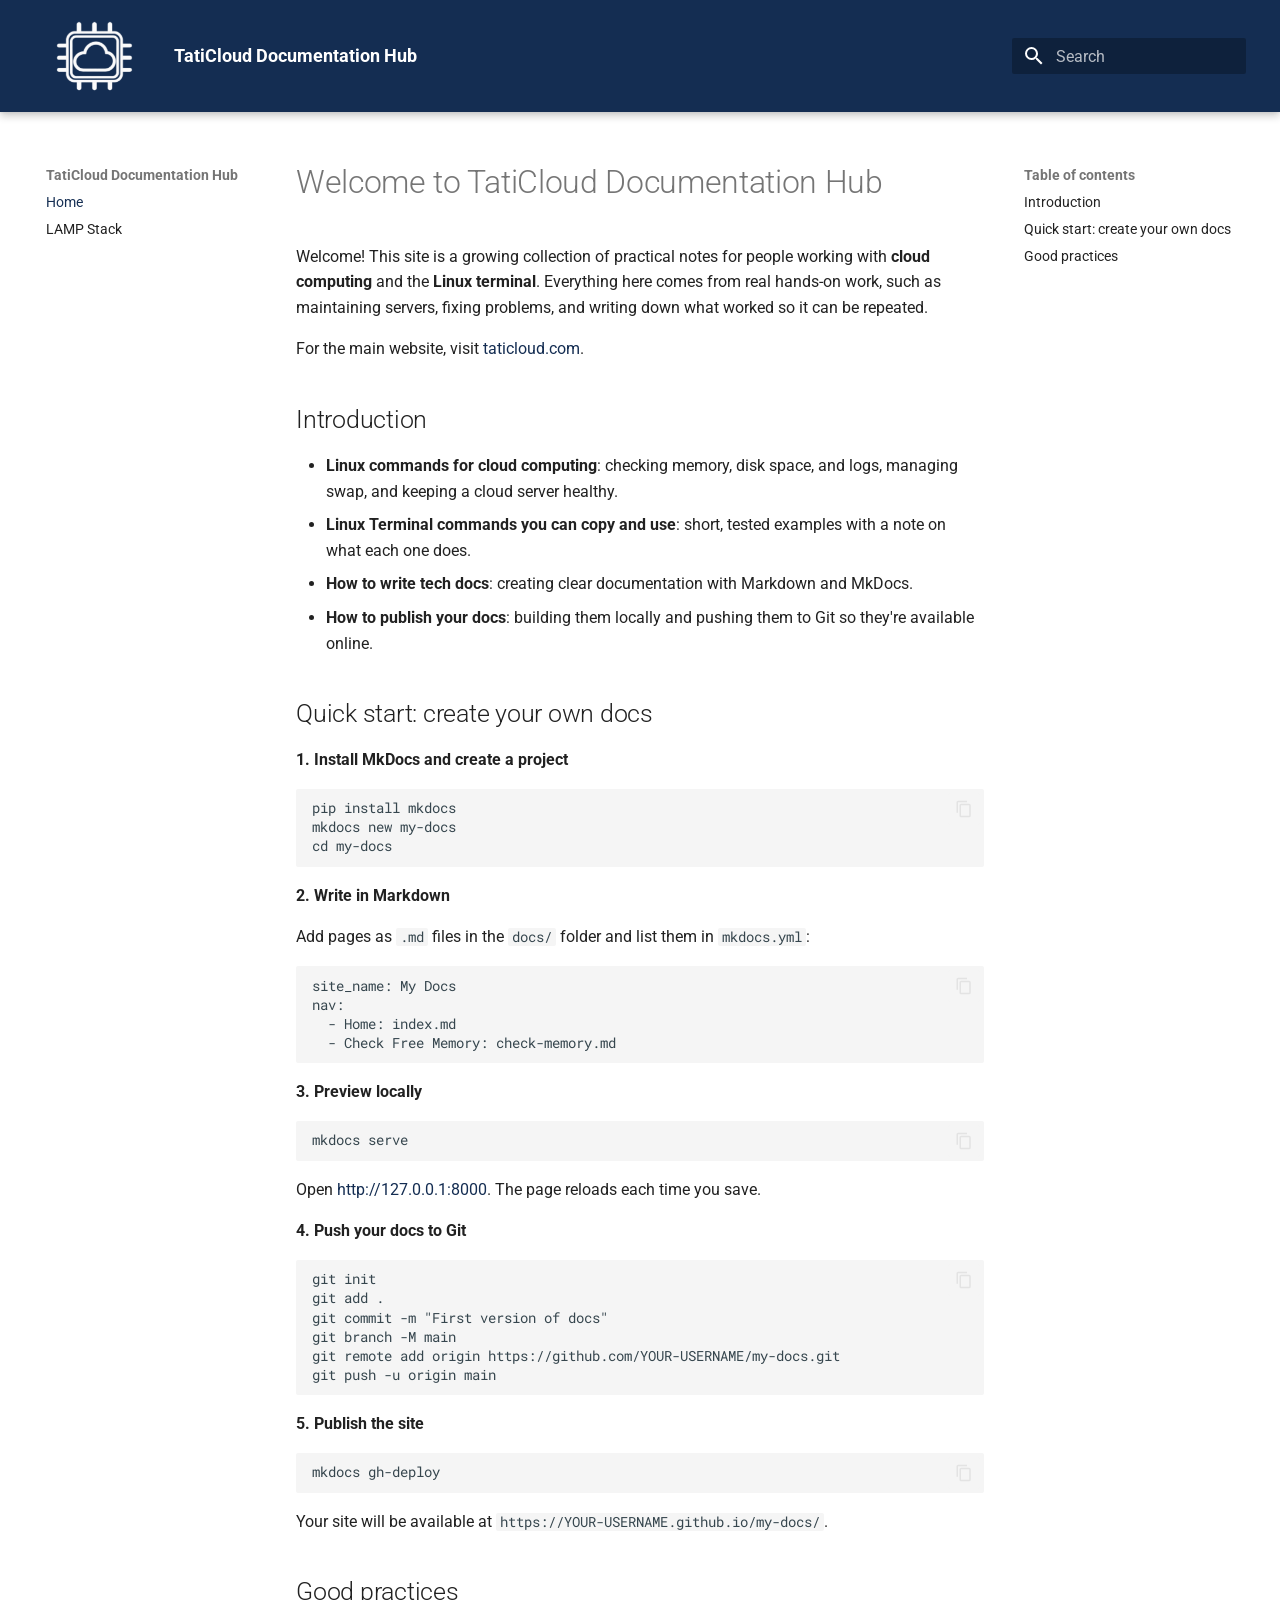
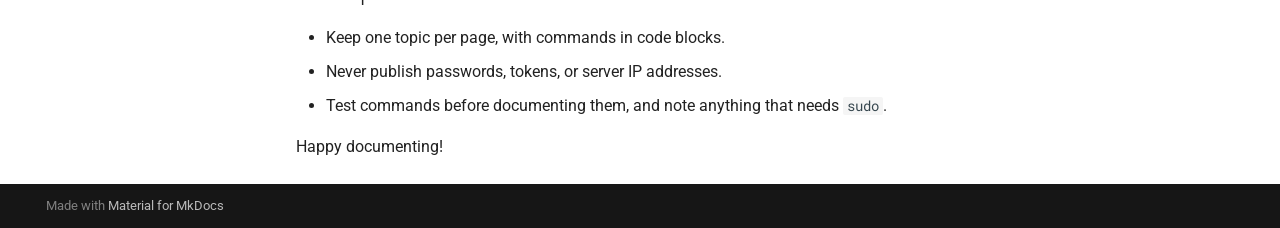
==== index.html @ 0543ebf4 "Deployed 7988e12 with MkDocs version: 1.6.1" ====
<!doctype html>
<html lang="en" class="no-js">
  <head>
    
      <meta charset="utf-8">
      <meta name="viewport" content="width=device-width,initial-scale=1">
      
      
      
        <link rel="canonical" href="https://TatiCloud.github.io/linux-memory-commands/">
      
      
      
        <link rel="next" href="lamp-stack/">
      
      
        
      
      
      <link rel="icon" href="assets/fav-logo.png">
      <meta name="generator" content="mkdocs-1.6.1, mkdocs-material-9.8.1">
    
    
      
        <title>TatiCloud Documentation Hub</title>
      
    
    
      <link rel="stylesheet" href="assets/stylesheets/main.57a0d79d.min.css">
      
        
        <link rel="stylesheet" href="assets/stylesheets/palette.fb2fffe2.min.css">
      
      


    
    
      
    
    
      
        
        
        <link rel="preconnect" href="https://fonts.gstatic.com" crossorigin>
        <link rel="stylesheet" href="https://fonts.googleapis.com/css?family=Roboto:300,300i,400,400i,700,700i%7CRoboto+Mono:400,400i,700,700i&display=fallback">
        <style>:root{--md-text-font:"Roboto";--md-code-font:"Roboto Mono"}</style>
      
    
    
      <link rel="stylesheet" href="stylesheets/extra.css">
    
    <script>__md_scope=new URL(".",location),__md_hash=e=>[...e].reduce(((e,_)=>(e<<5)-e+_.charCodeAt(0)),0),__md_get=(e,_=localStorage,t=__md_scope)=>JSON.parse(_.getItem(t.pathname+"."+e)),__md_set=(e,_,t=localStorage,a=__md_scope)=>{try{t.setItem(a.pathname+"."+e,JSON.stringify(_))}catch(e){}}</script>
    
      

    
    
  </head>
  
  
    
    
    
    
    
    <body dir="ltr" data-md-color-scheme="default" data-md-color-primary="custom" data-md-color-accent="custom">
  
    
    <input class="md-toggle" data-md-toggle="drawer" type="checkbox" id="__drawer" autocomplete="off">
    <input class="md-toggle" data-md-toggle="search" type="checkbox" id="__search" autocomplete="off">
    <label class="md-overlay" for="__drawer"></label>
    <div data-md-component="skip">
      
        
        <a href="#welcome-to-taticloud-documentation-hub" class="md-skip">
          Skip to content
        </a>
      
    </div>
    <div data-md-component="announce">
      
    </div>
    
    
      

  

<header class="md-header md-header--shadow" data-md-component="header">
  <nav class="md-header__inner md-grid" aria-label="Header">
    <a href="." title="TatiCloud Documentation Hub" class="md-header__button md-logo" aria-label="TatiCloud Documentation Hub" data-md-component="logo">
      
  <img src="assets/logo.png" alt="logo">

    </a>
    <label class="md-header__button md-icon" for="__drawer">
      
      <svg xmlns="http://www.w3.org/2000/svg" viewBox="0 0 24 24"><path d="M3 6h18v2H3zm0 5h18v2H3zm0 5h18v2H3z"/></svg>
    </label>
    <div class="md-header__title" data-md-component="header-title">
      <div class="md-header__ellipsis">
        <div class="md-header__topic">
          <span class="md-ellipsis">
            TatiCloud Documentation Hub
          </span>
        </div>
        <div class="md-header__topic" data-md-component="header-topic">
          <span class="md-ellipsis">
            
              Home
            
          </span>
        </div>
      </div>
    </div>
    
      
    
    
    
    
      
      
        <label class="md-header__button md-icon" for="__search">
          
          <svg xmlns="http://www.w3.org/2000/svg" viewBox="0 0 24 24"><path d="M9.5 3A6.5 6.5 0 0 1 16 9.5c0 1.61-.59 3.09-1.56 4.23l.27.27h.79l5 5-1.5 1.5-5-5v-.79l-.27-.27A6.52 6.52 0 0 1 9.5 16 6.5 6.5 0 0 1 3 9.5 6.5 6.5 0 0 1 9.5 3m0 2C7 5 5 7 5 9.5S7 14 9.5 14 14 12 14 9.5 12 5 9.5 5"/></svg>
        </label>
        <div class="md-search" data-md-component="search" role="dialog">
  <label class="md-search__overlay" for="__search"></label>
  <div class="md-search__inner" role="search">
    <form class="md-search__form" name="search">
      <input type="text" class="md-search__input" name="query" aria-label="Search" placeholder="Search" autocapitalize="off" autocorrect="off" autocomplete="off" spellcheck="false" data-md-component="search-query" required>
      <label class="md-search__icon md-icon" for="__search">
        
        <svg xmlns="http://www.w3.org/2000/svg" viewBox="0 0 24 24"><path d="M9.5 3A6.5 6.5 0 0 1 16 9.5c0 1.61-.59 3.09-1.56 4.23l.27.27h.79l5 5-1.5 1.5-5-5v-.79l-.27-.27A6.52 6.52 0 0 1 9.5 16 6.5 6.5 0 0 1 3 9.5 6.5 6.5 0 0 1 9.5 3m0 2C7 5 5 7 5 9.5S7 14 9.5 14 14 12 14 9.5 12 5 9.5 5"/></svg>
        
        <svg xmlns="http://www.w3.org/2000/svg" viewBox="0 0 24 24"><path d="M20 11v2H8l5.5 5.5-1.42 1.42L4.16 12l7.92-7.92L13.5 5.5 8 11z"/></svg>
      </label>
      <nav class="md-search__options" aria-label="Search">
        
        <button type="reset" class="md-search__icon md-icon" title="Clear" aria-label="Clear" tabindex="-1">
          
          <svg xmlns="http://www.w3.org/2000/svg" viewBox="0 0 24 24"><path d="M19 6.41 17.59 5 12 10.59 6.41 5 5 6.41 10.59 12 5 17.59 6.41 19 12 13.41 17.59 19 19 17.59 13.41 12z"/></svg>
        </button>
      </nav>
      
    </form>
    <div class="md-search__output">
      <div class="md-search__scrollwrap" tabindex="0" data-md-scrollfix>
        <div class="md-search-result" data-md-component="search-result">
          <div class="md-search-result__meta">
            Initializing search
          </div>
          <ol class="md-search-result__list" role="presentation"></ol>
        </div>
      </div>
    </div>
  </div>
</div>
      
    
    
  </nav>
  
</header>
    
    <div class="md-container" data-md-component="container">
      
      
        
          
        
      
      <main class="md-main" data-md-component="main">
        <div class="md-main__inner md-grid">
          
            
              
              <div class="md-sidebar md-sidebar--primary" data-md-component="sidebar" data-md-type="navigation" >
                <div class="md-sidebar__scrollwrap">
                  <div class="md-sidebar__inner">
                    



<nav class="md-nav md-nav--primary" aria-label="Navigation" data-md-level="0">
  <label class="md-nav__title" for="__drawer">
    <a href="." title="TatiCloud Documentation Hub" class="md-nav__button md-logo" aria-label="TatiCloud Documentation Hub" data-md-component="logo">
      
  <img src="assets/logo.png" alt="logo">

    </a>
    TatiCloud Documentation Hub
  </label>
  
  <ul class="md-nav__list" data-md-scrollfix>
    
      
      
  
  
    
  
  
  
    <li class="md-nav__item md-nav__item--active">
      
      <input class="md-nav__toggle md-toggle" type="checkbox" id="__toc">
      
      
        
      
      
        <label class="md-nav__link md-nav__link--active" for="__toc">
          
  
  
  <span class="md-ellipsis">
    
  
    Home
  

    
  </span>
  
  

          <span class="md-nav__icon md-icon"></span>
        </label>
      
      <a href="." class="md-nav__link md-nav__link--active">
        
  
  
  <span class="md-ellipsis">
    
  
    Home
  

    
  </span>
  
  

      </a>
      
        

<nav class="md-nav md-nav--secondary" aria-label="Table of contents">
  
  
  
    
  
  
    <label class="md-nav__title" for="__toc">
      <span class="md-nav__icon md-icon"></span>
      Table of contents
    </label>
    <ul class="md-nav__list" data-md-component="toc" data-md-scrollfix>
      
        <li class="md-nav__item">
  <a href="#introduction" class="md-nav__link">
    <span class="md-ellipsis">
      
        Introduction
      
    </span>
  </a>
  
</li>
      
        <li class="md-nav__item">
  <a href="#quick-start-create-your-own-docs" class="md-nav__link">
    <span class="md-ellipsis">
      
        Quick start: create your own docs
      
    </span>
  </a>
  
</li>
      
        <li class="md-nav__item">
  <a href="#good-practices" class="md-nav__link">
    <span class="md-ellipsis">
      
        Good practices
      
    </span>
  </a>
  
</li>
      
    </ul>
  
</nav>
      
    </li>
  

    
      
      
  
  
  
  
    <li class="md-nav__item">
      <a href="lamp-stack/" class="md-nav__link">
        
  
  
  <span class="md-ellipsis">
    
  
    LAMP Stack
  

    
  </span>
  
  

      </a>
    </li>
  

    
  </ul>
</nav>
                  </div>
                </div>
              </div>
            
            
              
              <div class="md-sidebar md-sidebar--secondary" data-md-component="sidebar" data-md-type="toc" >
                <div class="md-sidebar__scrollwrap">
                  <div class="md-sidebar__inner">
                    

<nav class="md-nav md-nav--secondary" aria-label="Table of contents">
  
  
  
    
  
  
    <label class="md-nav__title" for="__toc">
      <span class="md-nav__icon md-icon"></span>
      Table of contents
    </label>
    <ul class="md-nav__list" data-md-component="toc" data-md-scrollfix>
      
        <li class="md-nav__item">
  <a href="#introduction" class="md-nav__link">
    <span class="md-ellipsis">
      
        Introduction
      
    </span>
  </a>
  
</li>
      
        <li class="md-nav__item">
  <a href="#quick-start-create-your-own-docs" class="md-nav__link">
    <span class="md-ellipsis">
      
        Quick start: create your own docs
      
    </span>
  </a>
  
</li>
      
        <li class="md-nav__item">
  <a href="#good-practices" class="md-nav__link">
    <span class="md-ellipsis">
      
        Good practices
      
    </span>
  </a>
  
</li>
      
    </ul>
  
</nav>
                  </div>
                </div>
              </div>
            
          
          
            <div class="md-content" data-md-component="content">
              
              <article class="md-content__inner md-typeset">
                
                  



<h1 id="welcome-to-taticloud-documentation-hub">Welcome to TatiCloud Documentation Hub</h1>
<p>Welcome! This site is a growing collection of practical notes for people working with <strong>cloud computing</strong> and the <strong>Linux terminal</strong>. Everything here comes from real hands-on work, such as maintaining servers, fixing problems, and writing down what worked so it can be repeated.</p>
<p>For the main website, visit <a href="https://www.taticloud.com">taticloud.com</a>.</p>
<h2 id="introduction">Introduction</h2>
<ul>
<li><strong>Linux commands for cloud computing</strong>: checking memory, disk space, and logs, managing swap, and keeping a cloud server healthy.</li>
<li><strong>Linux Terminal commands you can copy and use</strong>: short, tested examples with a note on what each one does.</li>
<li><strong>How to write tech docs</strong>: creating clear documentation with Markdown and MkDocs.</li>
<li><strong>How to publish your docs</strong>: building them locally and pushing them to Git so they're available online.</li>
</ul>
<h2 id="quick-start-create-your-own-docs">Quick start: create your own docs</h2>
<p><strong>1. Install MkDocs and create a project</strong></p>
<pre><code class="language-bash">pip install mkdocs
mkdocs new my-docs
cd my-docs
</code></pre>
<p><strong>2. Write in Markdown</strong></p>
<p>Add pages as <code>.md</code> files in the <code>docs/</code> folder and list them in <code>mkdocs.yml</code>:</p>
<pre><code class="language-yaml">site_name: My Docs
nav:
  - Home: index.md
  - Check Free Memory: check-memory.md
</code></pre>
<p><strong>3. Preview locally</strong></p>
<pre><code class="language-bash">mkdocs serve
</code></pre>
<p>Open <a href="http://127.0.0.1:8000">http://127.0.0.1:8000</a>. The page reloads each time you save.</p>
<p><strong>4. Push your docs to Git</strong></p>
<pre><code class="language-bash">git init
git add .
git commit -m &quot;First version of docs&quot;
git branch -M main
git remote add origin https://github.com/YOUR-USERNAME/my-docs.git
git push -u origin main
</code></pre>
<p><strong>5. Publish the site</strong></p>
<pre><code class="language-bash">mkdocs gh-deploy
</code></pre>
<p>Your site will be available at <code>https://YOUR-USERNAME.github.io/my-docs/</code>.</p>
<h2 id="good-practices">Good practices</h2>
<ul>
<li>Keep one topic per page, with commands in code blocks.</li>
<li>Never publish passwords, tokens, or server IP addresses.</li>
<li>Test commands before documenting them, and note anything that needs <code>sudo</code>.</li>
</ul>
<p>Happy documenting!</p>












                
              </article>
            </div>
          
          
<script>var target=document.getElementById(location.hash.slice(1));target&&target.name&&(target.checked=target.name.startsWith("__tabbed_"))</script>
        </div>
        
      </main>
      
        <footer class="md-footer">
  
  <div class="md-footer-meta md-typeset">
    <div class="md-footer-meta__inner md-grid">
      <div class="md-copyright">
  
  
    Made with
    <a href="https://squidfunk.github.io/mkdocs-material/" target="_blank" rel="noopener">
      Material for MkDocs
    </a>
  
</div>
      
    </div>
  </div>
</footer>
      
    </div>
    <div class="md-dialog" data-md-component="dialog">
      <div class="md-dialog__inner md-typeset"></div>
    </div>
    
    
    
      
      
      <script id="__config" type="application/json">{"annotate": null, "base": ".", "features": ["content.code.copy"], "search": "assets/javascripts/workers/search.a7633da7.min.js", "tags": null, "translations": {"clipboard.copied": "Copied to clipboard", "clipboard.copy": "Copy to clipboard", "search.result.more.one": "1 more on this page", "search.result.more.other": "# more on this page", "search.result.none": "No matching documents", "search.result.one": "1 matching document", "search.result.other": "# matching documents", "search.result.placeholder": "Type to start searching", "search.result.term.missing": "Missing", "select.version": "Select version"}, "version": null}</script>
    
    
      <script src="assets/javascripts/bundle.a5f9d56c.min.js"></script>
      
    
  </body>
</html>
---- assets/stylesheets/main.57a0d79d.min.css ----
@charset "UTF-8";html{box-sizing:border-box;-webkit-text-size-adjust:none;-moz-text-size-adjust:none;text-size-adjust:none}*,:after,:before{box-sizing:inherit}@media(prefers-reduced-motion){*,:after,:before{transition:none!important}}body{margin:0;-webkit-font-smoothing:antialiased;-moz-osx-font-smoothing:grayscale;--md-text-font-family:var(--md-text-font, _),
    -apple-system, BlinkMacSystemFont, Helvetica, Arial, sans-serif;--md-code-font-family:var(--md-code-font, _),
    SFMono-Regular, Consolas, Menlo, monospace}.md-typeset code:not(.focus-visible),a,button,input,label{-webkit-tap-highlight-color:transparent}a{color:inherit;text-decoration:none}hr{box-sizing:initial;display:block;height:.05rem;padding:0;overflow:visible;border:0}small{font-size:80%}sub,sup{line-height:1em}img{border-style:none}table{border-spacing:0;border-collapse:initial}td,th{font-weight:400;vertical-align:top}button{padding:0;margin:0;font-family:inherit;font-size:inherit;background:#0000;border:0}input{border:0;outline:none}:root{--md-primary-fg-color:#4051b5;--md-primary-fg-color--light:#5d6cc0;--md-primary-fg-color--dark:#303fa1;--md-primary-bg-color:#fff;--md-primary-bg-color--light:#ffffffb3;--md-accent-fg-color:#526cfe;--md-accent-fg-color--transparent:#526cfe1a;--md-accent-bg-color:#fff;--md-accent-bg-color--light:#ffffffb3;--md-typeset-table-sort-icon:url("data:image/svg+xml;charset=utf-8,<svg xmlns='http://www.w3.org/2000/svg' viewBox='0 0 24 24'><path d='m18 21-4-4h3V7h-3l4-4 4 4h-3v10h3M2 19v-2h10v2M2 13v-2h7v2M2 7V5h4v2z'/></svg>");--md-typeset-table-sort-icon--asc:url("data:image/svg+xml;charset=utf-8,<svg xmlns='http://www.w3.org/2000/svg' viewBox='0 0 24 24'><path d='M19 17h3l-4 4-4-4h3V3h2M2 17h10v2H2M6 5v2H2V5m0 6h7v2H2z'/></svg>");--md-typeset-table-sort-icon--desc:url("data:image/svg+xml;charset=utf-8,<svg xmlns='http://www.w3.org/2000/svg' viewBox='0 0 24 24'><path d='M19 7h3l-4-4-4 4h3v14h2M2 17h10v2H2M6 5v2H2V5m0 6h7v2H2z'/></svg>")}[data-md-color-scheme=default]{color-scheme:light}[data-md-color-scheme=default] img[src$="#gh-dark-mode-only"],[data-md-color-scheme=default] img[src$="#only-dark"]{display:none}:root,[data-md-color-scheme=default]{--md-hue:225deg;--md-default-fg-color:#000000de;--md-default-fg-color--light:#0000008a;--md-default-fg-color--lighter:#00000052;--md-default-fg-color--lightest:#00000012;--md-default-bg-color:#fff;--md-default-bg-color--light:#ffffffb3;--md-default-bg-color--lighter:#ffffff4d;--md-default-bg-color--lightest:#ffffff1f;--md-code-fg-color:#36464e;--md-code-bg-color:#f5f5f5;--md-code-bg-color--light:#f5f5f5b3;--md-code-bg-color--lighter:#f5f5f54d;--md-code-hl-color:#4287ff;--md-code-hl-color--light:#4287ff1a;--md-code-hl-number-color:#d52a2a;--md-code-hl-special-color:#db1457;--md-code-hl-function-color:#a846b9;--md-code-hl-constant-color:#6e59d9;--md-code-hl-keyword-color:#3f6ec6;--md-code-hl-string-color:#1c7d4d;--md-code-hl-name-color:var(--md-code-fg-color);--md-code-hl-operator-color:var(--md-default-fg-color--light);--md-code-hl-punctuation-color:var(--md-default-fg-color--light);--md-code-hl-comment-color:var(--md-default-fg-color--light);--md-code-hl-generic-color:var(--md-default-fg-color--light);--md-code-hl-variable-color:var(--md-default-fg-color--light);--md-typeset-color:var(--md-default-fg-color);--md-typeset-a-color:var(--md-primary-fg-color);--md-typeset-del-color:#f5503d26;--md-typeset-ins-color:#0bd57026;--md-typeset-kbd-color:#fafafa;--md-typeset-kbd-accent-color:#fff;--md-typeset-kbd-border-color:#b8b8b8;--md-typeset-mark-color:#ffff0080;--md-typeset-table-color:#0000001f;--md-typeset-table-color--light:#00000009;--md-admonition-fg-color:var(--md-default-fg-color);--md-admonition-bg-color:var(--md-default-bg-color);--md-warning-fg-color:#000000de;--md-warning-bg-color:#ff9;--md-footer-fg-color:#fff;--md-footer-fg-color--light:#ffffffb3;--md-footer-fg-color--lighter:#ffffff73;--md-footer-bg-color:#000000de;--md-footer-bg-color--dark:#00000052;--md-shadow-z1:0 0.2rem 0.5rem #0000000d,
    0 0 0.05rem #0000001a;--md-shadow-z2:0 0.2rem 0.5rem #0000001a,
    0 0 0.05rem #00000040;--md-shadow-z3:0 0.2rem 0.5rem #0003,
    0 0 0.05rem #00000059}.md-icon svg{display:block;width:1.2rem;height:1.2rem;fill:currentcolor}aside,body,input{font-family:var(--md-text-font-family);font-feature-settings:"kern","liga";color:var(--md-typeset-color)}code,kbd,pre{font-family:var(--md-code-font-family);font-feature-settings:"kern"}.md-typeset{font-size:.8rem;line-height:1.6;overflow-wrap:break-word;-webkit-print-color-adjust:exact;color-adjust:exact}@media print{.md-typeset{font-size:.68rem}.md-typeset code,.md-typeset kbd,.md-typeset pre{white-space:pre-wrap}}.md-typeset blockquote,.md-typeset dl,.md-typeset figure,.md-typeset ol,.md-typeset pre,.md-typeset ul{margin-top:1em;margin-bottom:1em}.md-typeset h1{margin:0 0 1.25em;font-size:2em;line-height:1.3;color:var(--md-default-fg-color--light)}.md-typeset h1,.md-typeset h2{font-weight:300;letter-spacing:-.01em}.md-typeset h2{margin:1.6em 0 .64em;font-size:1.5625em;line-height:1.4}.md-typeset h3{margin:1.6em 0 .8em;font-size:1.25em;font-weight:400;line-height:1.5;letter-spacing:-.01em}.md-typeset h2+h3{margin-top:.8em}.md-typeset h4{margin:1em 0;font-weight:700;letter-spacing:-.01em}.md-typeset h5,.md-typeset h6{margin:1.25em 0;font-size:.8em;font-weight:700;color:var(--md-default-fg-color--light);letter-spacing:-.01em}.md-typeset h5{text-transform:uppercase}.md-typeset h5 code{text-transform:none}.md-typeset hr{display:flow-root;margin:1.5em 0;border-bottom:.05rem solid var(--md-default-fg-color--lightest)}.md-typeset a{color:var(--md-typeset-a-color);word-break:break-word}.md-typeset a,.md-typeset a:before{transition:color 125ms}.md-typeset a:focus,.md-typeset a:hover{color:var(--md-accent-fg-color)}.md-typeset a:focus code,.md-typeset a:hover code{color:var(--md-accent-fg-color);background-color:var(--md-accent-fg-color--transparent)}.md-typeset a code{color:var(--md-typeset-a-color)}.md-typeset a.focus-visible{outline-color:var(--md-accent-fg-color);outline-offset:.2rem}.md-typeset code,.md-typeset kbd,.md-typeset pre{font-variant-ligatures:none;color:var(--md-code-fg-color);direction:ltr;transition:background-color 125ms}.md-typeset code{padding:0 .2941176471em;font-size:.85em;word-break:break-word;background-color:var(--md-code-bg-color);border-radius:.1rem;-webkit-box-decoration-break:clone;box-decoration-break:clone;transition:color 125ms,background-color 125ms}.md-typeset code:not(.focus-visible){outline:none}.md-typeset pre{position:relative;display:flow-root;line-height:1.4}.md-typeset pre>code{display:block;padding:.7720588235em 1.1764705882em;margin:0;overflow:auto;word-break:normal;touch-action:auto;scrollbar-color:var(--md-default-fg-color--lighter) #0000;scrollbar-width:thin;outline-color:var(--md-accent-fg-color);box-shadow:none;-webkit-box-decoration-break:slice;box-decoration-break:slice}.md-typeset pre>code:hover{scrollbar-color:var(--md-accent-fg-color) #0000}.md-typeset pre>code::-webkit-scrollbar{width:.2rem;height:.2rem}.md-typeset pre>code::-webkit-scrollbar-thumb{background-color:var(--md-default-fg-color--lighter)}.md-typeset pre>code::-webkit-scrollbar-thumb:hover{background-color:var(--md-accent-fg-color)}.md-typeset kbd{display:inline-block;padding:0 .6666666667em;font-size:.75em;color:var(--md-default-fg-color);word-break:break-word;vertical-align:text-top;background-color:var(--md-typeset-kbd-color);border-radius:.1rem;box-shadow:0 .1rem 0 .05rem var(--md-typeset-kbd-border-color),0 .1rem 0 var(--md-typeset-kbd-border-color),0 -.1rem .2rem var(--md-typeset-kbd-accent-color) inset}.md-typeset mark{color:inherit;word-break:break-word;background-color:var(--md-typeset-mark-color);-webkit-box-decoration-break:clone;box-decoration-break:clone}.md-typeset abbr{text-decoration:none;cursor:help}.md-typeset [data-preview],.md-typeset abbr{border-bottom:.05rem dotted var(--md-default-fg-color--light)}.md-typeset small{opacity:.75}[dir=ltr] .md-typeset sub,[dir=ltr] .md-typeset sup{margin-left:.078125em}[dir=rtl] .md-typeset sub,[dir=rtl] .md-typeset sup{margin-right:.078125em}[dir=ltr] .md-typeset blockquote{padding-left:.6rem;border-left:.2rem solid var(--md-default-fg-color--lighter)}[dir=rtl] .md-typeset blockquote{padding-right:.6rem;border-right:.2rem solid var(--md-default-fg-color--lighter)}.md-typeset blockquote{margin-left:0;margin-right:0;color:var(--md-default-fg-color--light)}.md-typeset ul{list-style-type:disc}.md-typeset ul[type]{list-style-type:revert-layer}[dir=ltr] .md-typeset ol,[dir=ltr] .md-typeset ol li ol,[dir=ltr] .md-typeset ol li ul,[dir=ltr] .md-typeset ul,[dir=ltr] .md-typeset ul li ol,[dir=ltr] .md-typeset ul li ul{margin-left:.625em}[dir=rtl] .md-typeset ol,[dir=rtl] .md-typeset ol li ol,[dir=rtl] .md-typeset ol li ul,[dir=rtl] .md-typeset ul,[dir=rtl] .md-typeset ul li ol,[dir=rtl] .md-typeset ul li ul{margin-right:.625em}.md-typeset ol,.md-typeset ul{padding:0}.md-typeset ol:not([hidden]),.md-typeset ul:not([hidden]){display:flow-root}.md-typeset ol ol,.md-typeset ul ol{list-style-type:lower-alpha}.md-typeset ol ol ol,.md-typeset ul ol ol{list-style-type:lower-roman}.md-typeset ol ol ol ol,.md-typeset ul ol ol ol{list-style-type:upper-alpha}.md-typeset ol ol ol ol ol,.md-typeset ul ol ol ol ol{list-style-type:upper-roman}.md-typeset ol[type],.md-typeset ul[type]{list-style-type:revert-layer}[dir=ltr] .md-typeset ol li,[dir=ltr] .md-typeset ul li{margin-left:1.25em}[dir=rtl] .md-typeset ol li,[dir=rtl] .md-typeset ul li{margin-right:1.25em}.md-typeset ol li,.md-typeset ul li{margin-bottom:.5em}.md-typeset ol li blockquote,.md-typeset ol li p,.md-typeset ul li blockquote,.md-typeset ul li p{margin:.5em 0}.md-typeset ol li:last-child,.md-typeset ul li:last-child{margin-bottom:0}.md-typeset ol li ol,.md-typeset ol li ul,.md-typeset ul li ol,.md-typeset ul li ul{margin-top:.5em;margin-bottom:.5em}[dir=ltr] .md-typeset dd{margin-left:1.875em}[dir=rtl] .md-typeset dd{margin-right:1.875em}.md-typeset dd{margin-top:1em;margin-bottom:1.5em}.md-typeset img,.md-typeset svg,.md-typeset video{max-width:100%;height:auto}.md-typeset img[align=left]{margin:1em 1em 1em 0}.md-typeset img[align=right]{margin:1em 0 1em 1em}.md-typeset img[align]:only-child{margin-top:0}.md-typeset figure{display:flow-root;width:fit-content;max-width:100%;margin:1em auto;text-align:center}.md-typeset figure img{display:block;margin:0 auto}.md-typeset figcaption{max-width:24rem;margin:1em auto;font-style:italic}.md-typeset iframe{max-width:100%}.md-typeset table:not([class]){display:inline-block;max-width:100%;overflow:auto;font-size:.64rem;touch-action:auto;background-color:var(--md-default-bg-color);border:.05rem solid var(--md-typeset-table-color);border-radius:.1rem}@media print{.md-typeset table:not([class]){display:table}}.md-typeset table:not([class])+*{margin-top:1.5em}.md-typeset table:not([class]) td>:first-child,.md-typeset table:not([class]) th>:first-child{margin-top:0}.md-typeset table:not([class]) td>:last-child,.md-typeset table:not([class]) th>:last-child{margin-bottom:0}.md-typeset table:not([class]) td:not([align]),.md-typeset table:not([class]) th:not([align]){text-align:left}[dir=rtl] .md-typeset table:not([class]) td:not([align]),[dir=rtl] .md-typeset table:not([class]) th:not([align]){text-align:right}.md-typeset table:not([class]) th{min-width:5rem;padding:.9375em 1.25em;font-weight:700;vertical-align:top}.md-typeset table:not([class]) td{padding:.9375em 1.25em;vertical-align:top;border-top:.05rem solid var(--md-typeset-table-color)}.md-typeset table:not([class]) tbody tr{transition:background-color 125ms}.md-typeset table:not([class]) tbody tr:hover{background-color:var(--md-typeset-table-color--light);box-shadow:0 .05rem 0 var(--md-default-bg-color) inset}.md-typeset table:not([class]) a{word-break:normal}.md-typeset table th[role=columnheader]{cursor:pointer}[dir=ltr] .md-typeset table th[role=columnheader]:after{margin-left:.5em}[dir=rtl] .md-typeset table th[role=columnheader]:after{margin-right:.5em}.md-typeset table th[role=columnheader]:after{display:inline-block;width:1.2em;height:1.2em;vertical-align:text-bottom;content:"";-webkit-mask-image:var(--md-typeset-table-sort-icon);mask-image:var(--md-typeset-table-sort-icon);-webkit-mask-repeat:no-repeat;mask-repeat:no-repeat;-webkit-mask-size:contain;mask-size:contain;transition:background-color 125ms}.md-typeset table th[role=columnheader]:hover:after{background-color:var(--md-default-fg-color--lighter)}.md-typeset table th[role=columnheader][aria-sort=ascending]:after{background-color:var(--md-default-fg-color--light);-webkit-mask-image:var(--md-typeset-table-sort-icon--asc);mask-image:var(--md-typeset-table-sort-icon--asc)}.md-typeset table th[role=columnheader][aria-sort=descending]:after{background-color:var(--md-default-fg-color--light);-webkit-mask-image:var(--md-typeset-table-sort-icon--desc);mask-image:var(--md-typeset-table-sort-icon--desc)}.md-typeset__scrollwrap{margin:1em -.8rem;overflow-x:auto;touch-action:auto}.md-typeset__table{display:inline-block;padding:0 .8rem;margin-bottom:.5em}@media print{.md-typeset__table{display:block}}html .md-typeset__table table{display:table;width:100%;margin:0;overflow:hidden}@media screen and (max-width:44.984375em){.md-content__inner>pre{margin:1em -.8rem}.md-content__inner>pre code{border-radius:0}}.md-typeset .md-author{position:relative;display:block;flex-shrink:0;width:1.6rem;height:1.6rem;overflow:hidden;border-radius:100%;transition:color 125ms,transform 125ms}.md-typeset .md-author img{display:block}.md-typeset .md-author--more{font-size:.6rem;font-weight:700;line-height:1.6rem;color:var(--md-default-fg-color--lighter);text-align:center;background:var(--md-default-fg-color--lightest)}.md-typeset .md-author--long{width:2.4rem;height:2.4rem}.md-typeset a.md-author{transform:scale(1)}.md-typeset a.md-author img{filter:grayscale(100%) opacity(75%);border-radius:100%;transition:filter 125ms}.md-typeset a.md-author:focus,.md-typeset a.md-author:hover{z-index:1;transform:scale(1.1)}.md-typeset a.md-author:focus img,.md-typeset a.md-author:hover img{filter:grayscale(0)}.md-banner{overflow:auto;color:var(--md-footer-fg-color);background-color:var(--md-footer-bg-color)}@media print{.md-banner{display:none}}.md-banner--warning{color:var(--md-warning-fg-color);background-color:var(--md-warning-bg-color)}.md-banner__inner{padding:0 .8rem;margin:.6rem auto;font-size:.7rem}[dir=ltr] .md-banner__button{float:right}[dir=rtl] .md-banner__button{float:left}.md-banner__button{color:inherit;cursor:pointer;transition:opacity .25s}.no-js .md-banner__button{display:none}.md-banner__button:hover{opacity:.7}html{height:100%;overflow-x:hidden;font-size:125%}@media screen and (min-width:100em){html{font-size:137.5%}}@media screen and (min-width:125em){html{font-size:150%}}body{position:relative;display:flex;flex-direction:column;width:100%;min-height:100%;font-size:.5rem;background-color:var(--md-default-bg-color)}@media print{body{display:block}}@media screen and (max-width:59.984375em){body[data-md-scrolllock]{position:fixed}}.md-grid{max-width:61rem;margin-left:auto;margin-right:auto}.md-container{display:flex;flex-grow:1;flex-direction:column}@media print{.md-container{display:block}}.md-main{flex-grow:1}.md-main__inner{display:flex;height:100%;margin-top:1.5rem}.md-ellipsis{overflow:hidden;text-overflow:ellipsis}.md-toggle{display:none}.md-option{position:absolute;width:0;height:0;opacity:0}.md-option:checked+label:not([hidden]){display:block}.md-option.focus-visible+label{outline-style:auto;outline-color:var(--md-accent-fg-color)}.md-skip{position:fixed;z-index:-1;padding:.3rem .5rem;margin:.5rem;font-size:.64rem;color:var(--md-default-bg-color);background-color:var(--md-default-fg-color);border-radius:.1rem;outline-color:var(--md-accent-fg-color);opacity:0;transform:translateY(.4rem)}.md-skip:focus{z-index:10;opacity:1;transition:transform .25s cubic-bezier(.4,0,.2,1),opacity 175ms 75ms;transform:translateY(0)}@page{margin:25mm}:root{--md-clipboard-icon:url("data:image/svg+xml;charset=utf-8,<svg xmlns='http://www.w3.org/2000/svg' viewBox='0 0 24 24'><path d='M19 21H8V7h11m0-2H8a2 2 0 0 0-2 2v14a2 2 0 0 0 2 2h11a2 2 0 0 0 2-2V7a2 2 0 0 0-2-2m-3-4H4a2 2 0 0 0-2 2v14h2V3h12z'/></svg>");--md-code-select-icon:url("data:image/svg+xml;charset=utf-8,<svg xmlns='http://www.w3.org/2000/svg' viewBox='0 0 24 24'><path d='M19 19h-4v2h4c1.1 0 2-.9 2-2v-4h-2m0-12h-4v2h4v4h2V5c0-1.1-.9-2-2-2M5 5h4V3H5c-1.1 0-2 .9-2 2v4h2m0 6H3v4c0 1.1.9 2 2 2h4v-2H5zm2-4h2v2H7zm4 0h2v2h-2zm4 0h2v2h-2zM7 7h2v2H7zm4 0h2v2h-2zm4 0h2v2h-2zm-8 8h2v2H7zm4 0h2v2h-2zm4 0h2v2h-2z'/></svg>");--md-code-copy-icon:url("data:image/svg+xml;charset=utf-8,<svg xmlns='http://www.w3.org/2000/svg' viewBox='0 0 24 24'><path d='M19 21H8V7h11m0-2H8a2 2 0 0 0-2 2v14a2 2 0 0 0 2 2h11a2 2 0 0 0 2-2V7a2 2 0 0 0-2-2m-3-4H4a2 2 0 0 0-2 2v14h2V3h12z'/></svg>")}.md-clipboard{z-index:1;width:1.5em;height:1.5em;color:var(--md-default-fg-color--lightest);cursor:pointer;border-radius:.1rem;outline-color:var(--md-accent-fg-color);outline-offset:.1rem;transition:color .25s}@media print{.md-clipboard{display:none}}.md-clipboard:not(.focus-visible){outline:none;-webkit-tap-highlight-color:transparent}:hover>.md-clipboard{color:var(--md-default-fg-color--light)}.md-clipboard:focus,.md-clipboard:hover{color:var(--md-accent-fg-color)}.md-clipboard:after{display:block;width:1.125em;height:1.125em;margin:0 auto;content:"";background-color:currentcolor;-webkit-mask-image:var(--md-clipboard-icon);mask-image:var(--md-clipboard-icon);-webkit-mask-repeat:no-repeat;mask-repeat:no-repeat;-webkit-mask-position:center;mask-position:center;-webkit-mask-size:contain;mask-size:contain}.md-clipboard--inline{cursor:pointer}.md-clipboard--inline code{transition:color .25s,background-color .25s}.md-clipboard--inline:focus code,.md-clipboard--inline:hover code{color:var(--md-accent-fg-color);background-color:var(--md-accent-fg-color--transparent)}.md-typeset .md-code__content{display:grid}.md-code__nav{position:absolute;top:.25em;right:.25em;z-index:1;display:flex;gap:.2rem;padding:.2rem;background-color:var(--md-code-bg-color--lighter);border-radius:.1rem;transition:background-color .25s}:hover>.md-code__nav{background-color:var(--md-code-bg-color--light)}.md-code__button{display:block;width:1.5em;height:1.5em;color:var(--md-default-fg-color--lightest);cursor:pointer;outline-color:var(--md-accent-fg-color);outline-offset:.1rem;transition:color .25s}:hover>*>.md-code__button{color:var(--md-default-fg-color--light)}.md-code__button.focus-visible,.md-code__button:hover{color:var(--md-accent-fg-color)}.md-code__button--active{color:var(--md-default-fg-color)!important}.md-code__button:after{display:block;width:1.125em;height:1.125em;margin:0 auto;content:"";background-color:currentcolor;-webkit-mask-repeat:no-repeat;mask-repeat:no-repeat;-webkit-mask-position:center;mask-position:center;-webkit-mask-size:contain;mask-size:contain}.md-code__button[data-md-type=select]:after{-webkit-mask-image:var(--md-code-select-icon);mask-image:var(--md-code-select-icon)}.md-code__button[data-md-type=copy]:after{-webkit-mask-image:var(--md-code-copy-icon);mask-image:var(--md-code-copy-icon)}@keyframes consent{0%{opacity:0;transform:translateY(100%)}to{opacity:1;transform:translateY(0)}}@keyframes overlay{0%{opacity:0}to{opacity:1}}.md-consent__overlay{position:fixed;top:0;z-index:5;width:100%;height:100%;background-color:#0000008a;-webkit-backdrop-filter:blur(.1rem);backdrop-filter:blur(.1rem);opacity:1;animation:overlay .25s both}.md-consent__inner{position:fixed;bottom:0;z-index:5;width:100%;max-height:100%;padding:0;overflow:auto;background-color:var(--md-default-bg-color);border:0;border-radius:.1rem;box-shadow:0 0 .2rem #0000001a,0 .2rem .4rem #0003;animation:consent .5s cubic-bezier(.1,.7,.1,1) both}.md-consent__form{padding:.8rem}.md-consent__settings{display:none;margin:1em 0}input:checked+.md-consent__settings{display:block}.md-consent__controls{margin-bottom:.8rem}.md-typeset .md-consent__controls .md-button{display:inline}@media screen and (max-width:44.984375em){.md-typeset .md-consent__controls .md-button{display:block;width:100%;margin-top:.4rem;text-align:center}}.md-consent label{cursor:pointer}.md-content{flex-grow:1;min-width:0}.md-content__inner{padding-top:.6rem;margin:0 .8rem 1.2rem}@media screen and (min-width:76.25em){[dir=ltr] .md-sidebar--primary:not([hidden])~.md-content>.md-content__inner,[dir=rtl] .md-sidebar--secondary:not([hidden])~.md-content>.md-content__inner{margin-left:1.2rem}[dir=ltr] .md-sidebar--secondary:not([hidden])~.md-content>.md-content__inner,[dir=rtl] .md-sidebar--primary:not([hidden])~.md-content>.md-content__inner{margin-right:1.2rem}}.md-content__inner:before{display:block;height:.4rem;content:""}.md-content__inner>:last-child{margin-bottom:0}[dir=ltr] .md-content__button{float:right;margin-left:.4rem}[dir=rtl] .md-content__button{float:left;margin-right:.4rem}.md-content__button{padding:0;margin:.4rem 0}@media print{.md-content__button{display:none}}.md-typeset .md-content__button{color:var(--md-default-fg-color--lighter)}.md-content__button svg{display:inline;vertical-align:top}[dir=rtl] .md-content__button svg{transform:scaleX(-1)}[dir=ltr] .md-dialog{right:.8rem}[dir=rtl] .md-dialog{left:.8rem}.md-dialog{position:fixed;bottom:.8rem;z-index:4;min-width:11.1rem;padding:.4rem .6rem;pointer-events:none;background-color:var(--md-default-fg-color);border-radius:.1rem;box-shadow:var(--md-shadow-z3);opacity:0;transition:transform 0s .4s,opacity .4s;transform:translateY(100%)}@media print{.md-dialog{display:none}}.md-dialog--active{pointer-events:auto;opacity:1;transition:transform .4s cubic-bezier(.075,.85,.175,1),opacity .4s;transform:translateY(0)}.md-dialog__inner{font-size:.7rem;color:var(--md-default-bg-color)}.md-feedback{margin:2em 0 1em;text-align:center}.md-feedback fieldset{padding:0;margin:0;border:none}.md-feedback__title{margin:1em auto;font-weight:700}.md-feedback__inner{position:relative}.md-feedback__list{position:relative;display:flex;flex-wrap:wrap;place-content:baseline center}.md-feedback__list:hover .md-icon:not(:disabled){color:var(--md-default-fg-color--lighter)}:disabled .md-feedback__list{min-height:1.8rem}.md-feedback__icon{flex-shrink:0;margin:0 .1rem;color:var(--md-default-fg-color--light);cursor:pointer;transition:color 125ms}.md-feedback__icon:not(:disabled).md-icon:hover{color:var(--md-accent-fg-color)}.md-feedback__icon:disabled{color:var(--md-default-fg-color--lightest);pointer-events:none}.md-feedback__note{position:relative;opacity:0;transition:transform .4s cubic-bezier(.1,.7,.1,1),opacity .15s;transform:translateY(.4rem)}.md-feedback__note>*{max-width:16rem;margin:0 auto}:disabled .md-feedback__note{opacity:1;transform:translateY(0)}@media print{.md-feedback,.md-footer{display:none}}.md-footer{color:var(--md-footer-fg-color);background-color:var(--md-footer-bg-color)}.md-footer__inner{justify-content:space-between;padding:.2rem;overflow:auto}.md-footer__inner:not([hidden]){display:flex}.md-footer__link{display:flex;flex-grow:.01;align-items:end;max-width:100%;margin-top:1rem;margin-bottom:.4rem;overflow:hidden;outline-color:var(--md-accent-fg-color);transition:opacity .25s}.md-footer__link:focus,.md-footer__link:hover{opacity:.7}[dir=rtl] .md-footer__link svg{transform:scaleX(-1)}@media screen and (max-width:44.984375em){.md-footer__link--prev{flex-shrink:0}.md-footer__link--prev .md-footer__title{display:none}}[dir=ltr] .md-footer__link--next{margin-left:auto}.md-footer__link--next{text-align:right}[dir=rtl] .md-footer__link--next{margin-right:auto;text-align:left}.md-footer__title{flex-grow:1;max-width:calc(100% - 2.4rem);padding:0 1rem;margin-bottom:.7rem;font-size:.9rem;white-space:nowrap}.md-footer__button{padding:.4rem;margin:.2rem}.md-footer__direction{font-size:.64rem;opacity:.7}.md-footer-meta{background-color:var(--md-footer-bg-color--dark)}.md-footer-meta__inner{display:flex;flex-wrap:wrap;justify-content:space-between;padding:.2rem}html .md-footer-meta.md-typeset a{color:var(--md-footer-fg-color--light)}html .md-footer-meta.md-typeset a:focus,html .md-footer-meta.md-typeset a:hover{color:var(--md-footer-fg-color)}.md-copyright{width:100%;padding:.4rem 0;margin:auto .6rem;font-size:.64rem;color:var(--md-footer-fg-color--lighter)}.md-copyright__highlight{color:var(--md-footer-fg-color--light)}.md-social{display:inline-flex;gap:.2rem;padding:.2rem 0 .6rem;margin:0 .4rem}@media screen and (min-width:45em){.md-copyright{width:auto}.md-social{padding:.6rem 0}}.md-social__link{display:inline-block;width:1.6rem;height:1.6rem;text-align:center}.md-social__link:before{line-height:1.9}.md-social__link svg{max-height:.8rem;vertical-align:-25%;fill:currentcolor}.md-typeset .md-button{display:inline-block;padding:.625em 2em;font-weight:700;color:var(--md-primary-fg-color);cursor:pointer;border:.1rem solid;border-radius:.1rem;transition:color 125ms,background-color 125ms,border-color 125ms}.md-typeset .md-button--primary{color:var(--md-primary-bg-color);background-color:var(--md-primary-fg-color);border-color:var(--md-primary-fg-color)}.md-typeset .md-button:focus,.md-typeset .md-button:hover{color:var(--md-accent-bg-color);background-color:var(--md-accent-fg-color);border-color:var(--md-accent-fg-color)}[dir=ltr] .md-typeset .md-input,[dir=rtl] .md-typeset .md-input{border-top-left-radius:.1rem}[dir=ltr] .md-typeset .md-input,[dir=rtl] .md-typeset .md-input{border-top-right-radius:.1rem}.md-typeset .md-input{height:1.8rem;padding:0 .6rem;font-size:.8rem;border-bottom:.1rem solid var(--md-default-fg-color--lighter);box-shadow:var(--md-shadow-z1);transition:border .25s,box-shadow .25s}.md-typeset .md-input:focus,.md-typeset .md-input:hover{border-bottom-color:var(--md-accent-fg-color);box-shadow:var(--md-shadow-z2)}.md-typeset .md-input--stretch{width:100%}.md-header{position:sticky;left:0;right:0;top:0;z-index:4;display:block;color:var(--md-primary-bg-color);background-color:var(--md-primary-fg-color);box-shadow:0 0 .2rem #0000,0 .2rem .4rem #0000}@media print{.md-header{display:none}}.md-header[hidden]{transition:transform .25s cubic-bezier(.8,0,.6,1),box-shadow .25s;transform:translateY(-100%)}.md-header--shadow{box-shadow:0 0 .2rem #0000001a,0 .2rem .4rem #0003;transition:transform .25s cubic-bezier(.1,.7,.1,1),box-shadow .25s}.md-header__inner{display:flex;align-items:center;padding:0 .2rem}.md-header__button{position:relative;z-index:1;padding:.4rem;margin:.2rem;color:currentcolor;vertical-align:middle;cursor:pointer;outline-color:var(--md-accent-fg-color);transition:opacity .25s}.md-header__button:hover{opacity:.7}.md-header__button:not([hidden]){display:inline-block}.md-header__button:not(.focus-visible){outline:none;-webkit-tap-highlight-color:transparent}.md-header__button.md-logo{padding:.4rem;margin:.2rem}@media screen and (max-width:76.234375em){.md-header__button.md-logo{display:none}}.md-header__button.md-logo img,.md-header__button.md-logo svg{display:block;width:auto;height:1.2rem;fill:currentcolor}@media screen and (min-width:60em){.md-header__button[for=__search]{display:none}}.no-js .md-header__button[for=__search]{display:none}[dir=rtl] .md-header__button[for=__search] svg{transform:scaleX(-1)}@media screen and (min-width:76.25em){.md-header__button[for=__drawer]{display:none}}.md-header__topic{position:absolute;display:flex;max-width:100%;white-space:nowrap;transition:transform .4s cubic-bezier(.1,.7,.1,1),opacity .15s}.md-header__topic+.md-header__topic{z-index:-1;pointer-events:none;opacity:0;transition:transform .4s cubic-bezier(1,.7,.1,.1),opacity .15s;transform:translateX(1.25rem)}[dir=rtl] .md-header__topic+.md-header__topic{transform:translateX(-1.25rem)}.md-draft,.md-header__topic:first-child,.md-nav__title{font-weight:700}[dir=ltr] .md-header__title{margin-left:1rem;margin-right:.4rem}[dir=rtl] .md-header__title{margin-right:1rem;margin-left:.4rem}.md-header__title{flex-grow:1;height:2.4rem;font-size:.9rem;line-height:2.4rem}.md-header__title--active .md-header__topic{z-index:-1;pointer-events:none;opacity:0;transition:transform .4s cubic-bezier(1,.7,.1,.1),opacity .15s;transform:translateX(-1.25rem)}[dir=rtl] .md-header__title--active .md-header__topic{transform:translateX(1.25rem)}.md-header__title--active .md-header__topic+.md-header__topic{z-index:0;pointer-events:auto;opacity:1;transition:transform .4s cubic-bezier(.1,.7,.1,1),opacity .15s;transform:translateX(0)}.md-header__title>.md-header__ellipsis{position:relative;width:100%;height:100%}.md-header__option{display:flex;flex-shrink:0;max-width:100%;white-space:nowrap;transition:max-width 0s .25s,opacity .25s .25s}[data-md-toggle=search]:checked~.md-header .md-header__option{max-width:0;opacity:0;transition:max-width,opacity}.md-header__option>input{bottom:0}.md-header__source{display:none}@media screen and (min-width:60em){[dir=ltr] .md-header__source{margin-left:1rem}[dir=rtl] .md-header__source{margin-right:1rem}.md-header__source{display:block;width:11.7rem;max-width:11.7rem}}@media screen and (min-width:76.25em){[dir=ltr] .md-header__source{margin-left:1.4rem}[dir=rtl] .md-header__source{margin-right:1.4rem}}.md-meta{font-size:.7rem;line-height:1.3;color:var(--md-default-fg-color--light)}.md-meta__list{display:inline-flex;flex-wrap:wrap;padding:0;margin:0;list-style:none}.md-meta__item:not(:last-child):after{margin-left:.2rem;margin-right:.2rem;content:"·"}.md-meta__link{color:var(--md-typeset-a-color)}.md-meta__link:focus,.md-meta__link:hover{color:var(--md-accent-fg-color)}.md-draft{display:inline-block;padding-left:.5714285714em;padding-right:.5714285714em;color:#fff;background-color:#ff1744;border-radius:.125em}:root{--md-nav-icon--prev:url("data:image/svg+xml;charset=utf-8,<svg xmlns='http://www.w3.org/2000/svg' viewBox='0 0 24 24'><path d='M20 11v2H8l5.5 5.5-1.42 1.42L4.16 12l7.92-7.92L13.5 5.5 8 11z'/></svg>");--md-nav-icon--next:url("data:image/svg+xml;charset=utf-8,<svg xmlns='http://www.w3.org/2000/svg' viewBox='0 0 24 24'><path d='M8.59 16.58 13.17 12 8.59 7.41 10 6l6 6-6 6z'/></svg>");--md-toc-icon:url("data:image/svg+xml;charset=utf-8,<svg xmlns='http://www.w3.org/2000/svg' viewBox='0 0 24 24'><path d='M3 9h14V7H3zm0 4h14v-2H3zm0 4h14v-2H3zm16 0h2v-2h-2zm0-10v2h2V7zm0 6h2v-2h-2z'/></svg>");--md-path-icon:url("data:image/svg+xml;charset=utf-8,<svg xmlns='http://www.w3.org/2000/svg' viewBox='0 0 24 24'><path d='M8.59 16.58 13.17 12 8.59 7.41 10 6l6 6-6 6z'/></svg>");--md-post-pin-icon:url("data:image/svg+xml;charset=utf-8,<svg xmlns='http://www.w3.org/2000/svg' viewBox='0 0 24 24'><path d='M16 12V4h1V2H7v2h1v8l-2 2v2h5.2v6h1.6v-6H18v-2z'/></svg>");--md-progress-value:0;--md-progress-delay:400ms;--md-search-result-icon:url("data:image/svg+xml;charset=utf-8,<svg xmlns='http://www.w3.org/2000/svg' viewBox='0 0 24 24'><path d='M14 2H6a2 2 0 0 0-2 2v16a2 2 0 0 0 2 2h7c-.41-.25-.8-.56-1.14-.9-.33-.33-.61-.7-.86-1.1H6V4h7v5h5v1.18c.71.16 1.39.43 2 .82V8zm6.31 16.9c1.33-2.11.69-4.9-1.4-6.22-2.11-1.33-4.91-.68-6.22 1.4-1.34 2.11-.69 4.89 1.4 6.22 1.46.93 3.32.93 4.79.02L22 23.39 23.39 22zm-3.81.1a2.5 2.5 0 0 1-2.5-2.5 2.5 2.5 0 0 1 2.5-2.5 2.5 2.5 0 0 1 2.5 2.5 2.5 2.5 0 0 1-2.5 2.5'/></svg>")}.md-nav,.md-nav__link .md-typeset{font-size:.7rem;line-height:1.3}.md-nav__title{display:block;padding:0 .6rem;overflow:hidden;color:var(--md-default-fg-color--light);text-overflow:ellipsis}.md-nav__title .md-nav__button{display:none}.md-nav__title .md-nav__button img{width:auto;height:100%}.md-nav__title .md-nav__button.md-logo img,.md-nav__title .md-nav__button.md-logo svg{display:block;width:auto;max-width:100%;height:2.4rem;object-fit:contain;fill:currentcolor}.md-nav__list{padding:0;margin:0;list-style:none}.md-nav__link{display:flex;gap:.4rem;align-items:flex-start;margin-top:.625em;scroll-snap-align:start;transition:color 125ms}.md-nav__link--passed,.md-nav__link--passed code{color:var(--md-default-fg-color--light)}.md-nav__item .md-nav__link--active,.md-nav__item .md-nav__link--active code{color:var(--md-typeset-a-color)}.md-nav__link .md-ellipsis{position:relative}.md-nav__link .md-ellipsis code{word-break:normal}[dir=ltr] .md-nav__link .md-icon:last-child{margin-left:auto}[dir=rtl] .md-nav__link .md-icon:last-child{margin-right:auto}.md-nav__link svg{position:relative;flex-shrink:0;height:1.3em;fill:currentcolor}.md-nav__link[for]:focus,.md-nav__link[for]:hover,.md-nav__link[href]:focus,.md-nav__link[href]:hover{color:var(--md-accent-fg-color);cursor:pointer}.md-nav__link[for]:focus code,.md-nav__link[for]:hover code,.md-nav__link[href]:focus code,.md-nav__link[href]:hover code{color:var(--md-accent-fg-color);background-color:var(--md-accent-fg-color--transparent)}.md-nav__link.focus-visible,.md-pagination__link.focus-visible{outline-color:var(--md-accent-fg-color);outline-offset:.2rem}.md-nav--primary .md-nav__link[for=__toc]{display:none}.md-nav--primary .md-nav__link[for=__toc] .md-icon:after{display:block;width:100%;height:100%;background-color:currentcolor;-webkit-mask-image:var(--md-toc-icon);mask-image:var(--md-toc-icon)}.md-nav--primary .md-nav__link[for=__toc]~.md-nav,.md-nav__source{display:none}.md-nav__container>.md-nav__link{margin-top:0}.md-nav__container>.md-nav__link:first-child{flex-grow:1;min-width:0}.md-nav__icon{flex-shrink:0}@media screen and (max-width:76.234375em){.md-nav--primary,.md-nav--primary .md-nav{position:absolute;left:0;right:0;top:0;z-index:1;display:flex;flex-direction:column;height:100%;background-color:var(--md-default-bg-color)}.md-nav--primary .md-nav__item,.md-nav--primary .md-nav__title{font-size:.8rem;line-height:1.5}.md-nav--primary .md-nav__title{position:relative;height:5.6rem;padding:3rem .8rem .2rem;line-height:2.4rem;color:var(--md-default-fg-color--light);white-space:nowrap;cursor:pointer;background-color:var(--md-default-fg-color--lightest)}[dir=ltr] .md-nav--primary .md-nav__title .md-nav__icon{left:.4rem}[dir=rtl] .md-nav--primary .md-nav__title .md-nav__icon{right:.4rem}.md-nav--primary .md-nav__title .md-nav__icon{position:absolute;top:.4rem;display:block;width:1.2rem;height:1.2rem;margin:.2rem}.md-nav--primary .md-nav__title .md-nav__icon:after{display:block;width:100%;height:100%;content:"";background-color:currentcolor;-webkit-mask-image:var(--md-nav-icon--prev);mask-image:var(--md-nav-icon--prev);-webkit-mask-repeat:no-repeat;mask-repeat:no-repeat;-webkit-mask-position:center;mask-position:center;-webkit-mask-size:contain;mask-size:contain}.md-nav--primary .md-nav__title~.md-nav__list{overflow-y:auto;touch-action:pan-y;scroll-snap-type:y mandatory;background-color:var(--md-default-bg-color);box-shadow:0 .05rem 0 var(--md-default-fg-color--lightest) inset}.md-nav--primary .md-nav__title~.md-nav__list>:first-child{border-top:0}.md-nav--primary .md-nav__title[for=__drawer]{font-weight:700;color:var(--md-primary-bg-color);background-color:var(--md-primary-fg-color)}.md-nav--primary .md-nav__title .md-logo{position:absolute;left:.2rem;right:.2rem;top:.2rem;display:block;padding:.4rem;margin:.2rem}.md-nav--primary .md-nav__list{flex:1}.md-nav--primary .md-nav__item{border-top:.05rem solid var(--md-default-fg-color--lightest)}.md-nav--primary .md-nav__item--active>.md-nav__link{color:var(--md-typeset-a-color)}.md-nav--primary .md-nav__item--active>.md-nav__link:focus,.md-nav--primary .md-nav__item--active>.md-nav__link:hover{color:var(--md-accent-fg-color)}.md-nav--primary .md-nav__link{padding:.6rem .8rem;margin-top:0}.md-nav--primary .md-nav__link svg{margin-top:.1em}.md-nav--primary .md-nav__link>.md-nav__link{padding:0}[dir=ltr] .md-nav--primary .md-nav__link .md-nav__icon{margin-right:-.2rem}[dir=rtl] .md-nav--primary .md-nav__link .md-nav__icon{margin-left:-.2rem}.md-nav--primary .md-nav__link .md-nav__icon{width:1.2rem;height:1.2rem;font-size:1.2rem}.md-nav--primary .md-nav__link .md-nav__icon:after{display:block;width:100%;height:100%;content:"";background-color:currentcolor;-webkit-mask-image:var(--md-nav-icon--next);mask-image:var(--md-nav-icon--next);-webkit-mask-repeat:no-repeat;mask-repeat:no-repeat;-webkit-mask-position:center;mask-position:center;-webkit-mask-size:contain;mask-size:contain}[dir=rtl] .md-nav--primary .md-nav__icon:after{transform:scale(-1)}.md-nav--primary .md-nav--secondary .md-nav{position:static;background-color:initial}[dir=ltr] .md-nav--primary .md-nav--secondary .md-nav .md-nav__link{padding-left:1.4rem}[dir=rtl] .md-nav--primary .md-nav--secondary .md-nav .md-nav__link{padding-right:1.4rem}[dir=ltr] .md-nav--primary .md-nav--secondary .md-nav .md-nav .md-nav__link{padding-left:2rem}[dir=rtl] .md-nav--primary .md-nav--secondary .md-nav .md-nav .md-nav__link{padding-right:2rem}[dir=ltr] .md-nav--primary .md-nav--secondary .md-nav .md-nav .md-nav .md-nav__link{padding-left:2.6rem}[dir=rtl] .md-nav--primary .md-nav--secondary .md-nav .md-nav .md-nav .md-nav__link{padding-right:2.6rem}[dir=ltr] .md-nav--primary .md-nav--secondary .md-nav .md-nav .md-nav .md-nav .md-nav__link{padding-left:3.2rem}[dir=rtl] .md-nav--primary .md-nav--secondary .md-nav .md-nav .md-nav .md-nav .md-nav__link{padding-right:3.2rem}.md-nav--secondary{background-color:initial}.md-nav__toggle~.md-nav{display:flex;opacity:0;transition:transform .25s cubic-bezier(.8,0,.6,1),opacity 125ms 50ms;transform:translateX(100%)}[dir=rtl] .md-nav__toggle~.md-nav{transform:translateX(-100%)}.md-nav__toggle:checked~.md-nav{opacity:1;transition:transform .25s cubic-bezier(.4,0,.2,1),opacity 125ms 125ms;transform:translateX(0)}.md-nav__toggle:checked~.md-nav>.md-nav__list{backface-visibility:hidden}}@media screen and (max-width:59.984375em){.md-nav--primary .md-nav__link[for=__toc]{display:flex}.md-nav--primary .md-nav__link[for=__toc] .md-icon:after{content:""}.md-nav--primary .md-nav__link[for=__toc]+.md-nav__link{display:none}.md-nav--primary .md-nav__link[for=__toc]~.md-nav{display:flex}.md-nav__source{display:block;padding:0 .2rem;color:var(--md-primary-bg-color);background-color:var(--md-primary-fg-color--dark)}}@media screen and (min-width:60em) and (max-width:76.234375em){.md-nav--integrated .md-nav__link[for=__toc]{display:flex}.md-nav--integrated .md-nav__link[for=__toc] .md-icon:after{content:""}.md-nav--integrated .md-nav__link[for=__toc]+.md-nav__link{display:none}.md-nav--integrated .md-nav__link[for=__toc]~.md-nav{display:flex}}@media screen and (min-width:60em){.md-nav{margin-bottom:-.4rem}.md-nav--secondary .md-nav__title{position:sticky;top:0;z-index:1;background:var(--md-default-bg-color);box-shadow:0 0 .4rem .4rem var(--md-default-bg-color)}.md-nav--secondary .md-nav__title[for=__toc]{scroll-snap-align:start}.md-nav--secondary .md-nav__title .md-nav__icon{display:none}[dir=ltr] .md-nav--secondary .md-nav__list{padding-left:.6rem}[dir=rtl] .md-nav--secondary .md-nav__list{padding-right:.6rem}.md-nav--secondary .md-nav__list{padding-bottom:.4rem}[dir=ltr] .md-nav--secondary .md-nav__item>.md-nav__link{margin-right:.4rem}[dir=rtl] .md-nav--secondary .md-nav__item>.md-nav__link{margin-left:.4rem}}@media screen and (min-width:76.25em){.md-nav{margin-bottom:-.4rem;transition:max-height .25s cubic-bezier(.86,0,.07,1)}.md-nav--primary .md-nav__title{position:sticky;top:0;z-index:1;background:var(--md-default-bg-color);box-shadow:0 0 .4rem .4rem var(--md-default-bg-color)}.md-nav--primary .md-nav__title[for=__drawer]{scroll-snap-align:start}.md-nav--primary .md-nav__title .md-nav__icon{display:none}[dir=ltr] .md-nav--primary .md-nav__list{padding-left:.6rem}[dir=rtl] .md-nav--primary .md-nav__list{padding-right:.6rem}.md-nav--primary .md-nav__list{padding-bottom:.4rem}[dir=ltr] .md-nav--primary .md-nav__item>.md-nav__link{margin-right:.4rem}[dir=rtl] .md-nav--primary .md-nav__item>.md-nav__link{margin-left:.4rem}.md-nav__toggle~.md-nav{display:grid;grid-template-rows:minmax(.4rem,0fr);visibility:collapse;opacity:0;transition:grid-template-rows .25s cubic-bezier(.86,0,.07,1),opacity .25s,visibility 0s .25s}.md-nav__toggle~.md-nav>.md-nav__list{overflow:hidden}.md-nav__toggle.md-toggle--indeterminate~.md-nav,.md-nav__toggle:checked~.md-nav{grid-template-rows:minmax(.4rem,1fr);visibility:visible;opacity:1;transition:grid-template-rows .25s cubic-bezier(.86,0,.07,1),opacity .15s .1s,visibility}.md-nav__toggle.md-toggle--indeterminate~.md-nav{transition:none}.md-nav__item--nested>.md-nav>.md-nav__title{display:none}.md-nav__item--section{display:block;margin:1.25em 0}.md-nav__item--section:last-child{margin-bottom:0}.md-nav__item--section>.md-nav__link{font-weight:700}.md-nav--lifted>.md-nav__list>.md-nav__item>[for],.md-nav__item--section>.md-nav__link[for]{color:var(--md-default-fg-color--light)}.md-nav--lifted>.md-nav__list>.md-nav__item--active>.md-nav__link:not(.md-nav__container),.md-nav__item--section>.md-nav__link:not(.md-nav__container){pointer-events:none}.md-nav__item--section>.md-nav__link .md-icon,.md-nav__item--section>.md-nav__link>[for]{display:none}[dir=ltr] .md-nav__item--section>.md-nav{margin-left:-.6rem}[dir=rtl] .md-nav__item--section>.md-nav{margin-right:-.6rem}.md-nav__item--section>.md-nav{display:block;visibility:visible;opacity:1}.md-nav__item--section>.md-nav>.md-nav__list>.md-nav__item{padding:0}.md-nav__icon{width:.9rem;height:.9rem;border-radius:100%;transition:background-color .25s}.md-nav__icon:hover{background-color:var(--md-accent-fg-color--transparent)}.md-nav__icon:after{display:inline-block;width:100%;height:100%;vertical-align:-.1rem;content:"";background-color:currentcolor;border-radius:100%;-webkit-mask-image:var(--md-nav-icon--next);mask-image:var(--md-nav-icon--next);-webkit-mask-repeat:no-repeat;mask-repeat:no-repeat;-webkit-mask-position:center;mask-position:center;-webkit-mask-size:contain;mask-size:contain;transition:transform .25s}[dir=rtl] .md-nav__icon:after{transform:rotate(180deg)}.md-nav__item--nested .md-nav__toggle:checked~.md-nav__link .md-nav__icon:after,.md-nav__item--nested .md-toggle--indeterminate~.md-nav__link .md-nav__icon:after{transform:rotate(90deg)}.md-nav--lifted>.md-nav__list>.md-nav__item,.md-nav--lifted>.md-nav__title{display:none}.md-nav--lifted>.md-nav__list>.md-nav__item--active{display:block}.md-nav--lifted>.md-nav__list>.md-nav__item--active>.md-nav__link{position:sticky;top:0;z-index:1;margin-top:0;background:var(--md-default-bg-color);box-shadow:0 0 .4rem .4rem var(--md-default-bg-color)}.md-nav--lifted>.md-nav__list>.md-nav__item--active.md-nav__item--section{margin:0}[dir=ltr] .md-nav--lifted>.md-nav__list>.md-nav__item>.md-nav:not(.md-nav--secondary){margin-left:-.6rem}[dir=rtl] .md-nav--lifted>.md-nav__list>.md-nav__item>.md-nav:not(.md-nav--secondary){margin-right:-.6rem}.md-nav--lifted .md-nav[data-md-level="1"]{grid-template-rows:minmax(.4rem,1fr);visibility:visible;opacity:1}[dir=ltr] .md-nav--integrated>.md-nav__list>.md-nav__item--active .md-nav--secondary{border-left:.05rem solid var(--md-primary-fg-color)}[dir=rtl] .md-nav--integrated>.md-nav__list>.md-nav__item--active .md-nav--secondary{border-right:.05rem solid var(--md-primary-fg-color)}.md-nav--integrated>.md-nav__list>.md-nav__item--active .md-nav--secondary{display:block;margin-bottom:1.25em;visibility:visible;opacity:1}.md-nav--integrated>.md-nav__list>.md-nav__item--active .md-nav--secondary>.md-nav__list{padding-bottom:0;overflow:visible}.md-nav--integrated>.md-nav__list>.md-nav__item--active .md-nav--secondary>.md-nav__title{display:none}}.md-pagination{gap:.4rem;font-size:.8rem;font-weight:700}.md-pagination,.md-pagination>*{display:flex;align-items:center;justify-content:center}.md-pagination>*{min-width:1.8rem;height:1.8rem;text-align:center;border-radius:.2rem}.md-pagination__current{color:var(--md-default-fg-color--light);background-color:var(--md-default-fg-color--lightest)}.md-pagination__link{transition:color 125ms,background-color 125ms}.md-pagination__link:focus,.md-pagination__link:hover{color:var(--md-accent-fg-color);background-color:var(--md-accent-fg-color--transparent)}.md-pagination__link:focus svg,.md-pagination__link:hover svg{color:var(--md-accent-fg-color)}.md-pagination__link svg{display:block;width:1.2rem;max-height:100%;color:var(--md-default-fg-color--lighter);fill:currentcolor}.md-path{padding-top:1.2rem;margin:0 .8rem;overflow:auto;font-size:.7rem}.md-path:not([hidden]){display:block}@media screen and (min-width:76.25em){.md-path{margin:0 1.2rem}}.md-path__list{display:flex;gap:.2rem;align-items:center;padding:0;margin:0;list-style:none}.md-path__item:not(:first-child){display:inline-flex;gap:.2rem;white-space:nowrap}.md-path__item:not(:first-child):before{display:inline;width:.8rem;height:.8rem;content:"";background-color:var(--md-default-fg-color--lighter);-webkit-mask-image:var(--md-path-icon);mask-image:var(--md-path-icon)}.md-path__link{display:flex;align-items:center;color:var(--md-default-fg-color--light)}.md-path__link:focus,.md-path__link:hover,.md-post .md-post__meta a:focus,.md-post .md-post__meta a:hover{color:var(--md-accent-fg-color)}.md-post__back{padding-bottom:1.2rem;margin-bottom:1.2rem;border-bottom:.05rem solid var(--md-default-fg-color--lightest)}@media screen and (max-width:76.234375em){.md-post__back{display:none}}[dir=rtl] .md-post__back svg{transform:scaleX(-1)}.md-post__authors{display:flex;flex-direction:column;gap:.6rem;margin:0 .6rem 1.2rem}.md-post .md-post__meta a{transition:color 125ms}.md-post__title{font-weight:700;color:var(--md-default-fg-color--light)}.md-post--excerpt{margin-bottom:3.2rem}.md-post--excerpt .md-post__header{display:flex;gap:.6rem;align-items:center;min-height:1.6rem}.md-post--excerpt .md-post__authors{display:inline-flex;flex-direction:row;gap:.2rem;align-items:center;min-height:2.4rem;margin:0}[dir=ltr] .md-post--excerpt .md-post__meta .md-meta__list{margin-right:.4rem}[dir=rtl] .md-post--excerpt .md-post__meta .md-meta__list{margin-left:.4rem}.md-post--excerpt .md-post__content>:first-child{--md-scroll-margin:6rem;margin-top:0}.md-post>.md-nav--secondary{margin:1em 0}.md-pin{padding:.2rem;margin-top:-.05rem;background:var(--md-default-fg-color--lightest);border-radius:1rem}.md-pin:after{display:block;width:.6rem;height:.6rem;margin:0 auto;content:"";background-color:currentcolor;-webkit-mask-image:var(--md-post-pin-icon);mask-image:var(--md-post-pin-icon);-webkit-mask-repeat:no-repeat;mask-repeat:no-repeat;-webkit-mask-position:center;mask-position:center;-webkit-mask-size:contain;mask-size:contain}.md-profile{display:flex;gap:.6rem;align-items:center;width:100%;font-size:.7rem;line-height:1.4}.md-profile__description{flex-grow:1}.md-content--post{display:flex}.md-content--post>.md-content__inner{flex-grow:1;min-width:0}@media screen and (min-width:76.25em){[dir=ltr] .md-content--post>.md-content__inner{margin-left:1.2rem}[dir=rtl] .md-content--post>.md-content__inner{margin-right:1.2rem}}@media screen and (max-width:76.234375em){.md-content--post{flex-flow:column-reverse}.md-sidebar.md-sidebar--post{position:static;width:100%;padding:0}.md-sidebar.md-sidebar--post .md-sidebar__scrollwrap{overflow:visible}.md-sidebar.md-sidebar--post .md-sidebar__inner{padding:0}.md-sidebar.md-sidebar--post .md-post__meta{margin-left:.6rem;margin-right:.6rem}.md-sidebar.md-sidebar--post .md-nav__item{display:inline;border:none}.md-sidebar.md-sidebar--post .md-nav__list{display:inline-flex;flex-wrap:wrap;gap:.6rem;padding-top:.6rem;padding-bottom:.6rem}.md-sidebar.md-sidebar--post .md-nav__link{padding:0}.md-sidebar.md-sidebar--post .md-nav{position:static;height:auto;margin-bottom:0}}.md-progress{position:fixed;top:0;z-index:4;width:100%;height:.075rem;background:var(--md-primary-bg-color);opacity:min(clamp(0,var(--md-progress-value),1),clamp(0,100 - var(--md-progress-value),1));transition:transform .5s cubic-bezier(.19,1,.22,1),opacity .25s var(--md-progress-delay);transform:scaleX(calc(var(--md-progress-value) * 1%));transform-origin:left}.md-search{position:relative}.no-js .md-search{display:none}.md-search__overlay{z-index:1;opacity:0}@media screen and (max-width:59.984375em){[dir=ltr] .md-search__overlay{left:-2.2rem}[dir=rtl] .md-search__overlay{right:-2.2rem}.md-search__overlay{position:absolute;top:-1rem;width:2rem;height:2rem;overflow:hidden;pointer-events:none;background-color:var(--md-default-bg-color);border-radius:1rem;transition:transform .3s .1s,opacity .2s .2s;transform-origin:center}[data-md-toggle=search]:checked~.md-header .md-search__overlay{opacity:1;transition:transform .4s,opacity .1s}}@media screen and (min-width:60em){.md-search{padding:.2rem 0}[dir=ltr] .md-search__overlay{left:0}[dir=rtl] .md-search__overlay{right:0}.md-search__overlay{position:fixed;top:0;width:0;height:0;cursor:pointer;background-color:#0000008a;transition:width 0s .25s,height 0s .25s,opacity .25s}[data-md-toggle=search]:checked~.md-header .md-search__overlay{width:100%;height:200vh;opacity:1;transition:width,height,opacity .25s}}@media screen and (max-width:29.984375em){[data-md-toggle=search]:checked~.md-header .md-search__overlay{transform:scale(45)}}@media screen and (min-width:30em) and (max-width:44.984375em){[data-md-toggle=search]:checked~.md-header .md-search__overlay{transform:scale(60)}}@media screen and (min-width:45em) and (max-width:59.984375em){[data-md-toggle=search]:checked~.md-header .md-search__overlay{transform:scale(75)}}.md-search__inner,.md-search__scrollwrap,.md-sidebar__scrollwrap{backface-visibility:hidden}@media screen and (max-width:59.984375em){[dir=ltr] .md-search__inner{left:0}.md-search__inner{position:fixed;top:0;z-index:2;width:0;height:0;overflow:hidden;opacity:0;transition:width 0s .3s,height 0s .3s,transform .15s cubic-bezier(.4,0,.2,1) .15s,opacity .15s .15s;transform:translateX(5%)}[dir=rtl] .md-search__inner{right:0;transform:translateX(-5%)}[data-md-toggle=search]:checked~.md-header .md-search__inner{width:100%;height:100%;opacity:1;transition:width,height,transform .15s cubic-bezier(.1,.7,.1,1) .15s,opacity .15s .15s;transform:translateX(0)}}@media screen and (min-width:60em){[dir=ltr] .md-search__inner{float:right}[dir=rtl] .md-search__inner{float:left}.md-search__inner{position:relative;width:11.7rem;padding:.1rem 0;transition:width .25s cubic-bezier(.1,.7,.1,1)}}@media screen and (min-width:60em) and (max-width:76.234375em){[data-md-toggle=search]:checked~.md-header .md-search__inner{width:23.4rem}}@media screen and (min-width:76.25em){[data-md-toggle=search]:checked~.md-header .md-search__inner{width:34.4rem}}.md-search__form{position:relative;z-index:2;height:2.4rem;background-color:var(--md-default-bg-color);box-shadow:0 0 .6rem #0000;transition:color .25s,background-color .25s}@media screen and (min-width:60em){.md-search__form{height:1.8rem;background-color:#00000042;border-radius:.1rem}.md-search__form:hover{background-color:#ffffff1f}}[data-md-toggle=search]:checked~.md-header .md-search__form{color:var(--md-default-fg-color);background-color:var(--md-default-bg-color);border-radius:.1rem .1rem 0 0;box-shadow:0 0 .6rem #00000012}[dir=ltr] .md-search__input{padding-left:3.6rem;padding-right:2.2rem}[dir=rtl] .md-search__input{padding-right:3.6rem;padding-left:2.2rem}.md-search__input{position:relative;z-index:2;width:100%;height:100%;font-size:.9rem;text-overflow:ellipsis;background:#0000}.md-search__input::placeholder{transition:color .25s}.md-search__input::placeholder,.md-search__input~.md-search__icon{color:var(--md-default-fg-color--light)}.md-search__input::-ms-clear{display:none}@media screen and (max-width:59.984375em){.md-search__input{width:100%;height:2.4rem;font-size:.9rem}}.md-search__icon{display:inline-block;width:1.2rem;height:1.2rem;cursor:pointer;transition:color .25s,opacity .25s}.md-search__icon:hover{opacity:.7}[dir=ltr] .md-search__icon[for=__search]{left:.5rem}[dir=rtl] .md-search__icon[for=__search]{right:.5rem}.md-search__icon[for=__search]{position:absolute;top:.3rem;z-index:2}[dir=rtl] .md-search__icon[for=__search] svg{transform:scaleX(-1)}@media screen and (max-width:59.984375em){[dir=ltr] .md-search__icon[for=__search]{left:.8rem}[dir=rtl] .md-search__icon[for=__search]{right:.8rem}.md-search__icon[for=__search]{top:.6rem}.md-search__icon[for=__search] svg:first-child{display:none}}@media screen and (min-width:60em){[dir=ltr] .md-search__input{padding-left:2.2rem}[dir=rtl] .md-search__input{padding-right:2.2rem}.md-search__input{font-size:.8rem;color:inherit}.md-search__input::placeholder{color:var(--md-primary-bg-color--light)}.md-search__input+.md-search__icon{color:var(--md-primary-bg-color)}[data-md-toggle=search]:checked~.md-header .md-search__input{text-overflow:clip}[data-md-toggle=search]:checked~.md-header .md-search__input+.md-search__icon{color:var(--md-default-fg-color--light)}[data-md-toggle=search]:checked~.md-header .md-search__input::placeholder{color:#0000}.md-search__icon[for=__search]{pointer-events:none}.md-search__icon[for=__search] svg:last-child{display:none}}[dir=ltr] .md-search__options{right:.5rem}[dir=rtl] .md-search__options{left:.5rem}.md-search__options{position:absolute;top:.3rem;z-index:2;pointer-events:none}@media screen and (max-width:59.984375em){[dir=ltr] .md-search__options{right:.8rem}[dir=rtl] .md-search__options{left:.8rem}.md-search__options{top:.6rem}}[dir=ltr] .md-search__options>.md-icon{margin-left:.2rem}[dir=rtl] .md-search__options>.md-icon{margin-right:.2rem}.md-search__options>.md-icon{color:var(--md-default-fg-color--light);opacity:0;transition:transform .15s cubic-bezier(.1,.7,.1,1),opacity .15s;transform:scale(.75)}.md-search__options>.md-icon:not(.focus-visible){outline:none;-webkit-tap-highlight-color:transparent}[data-md-toggle=search]:checked~.md-header .md-search__input:valid~.md-search__options>.md-icon{pointer-events:auto;opacity:1;transform:scale(1)}[data-md-toggle=search]:checked~.md-header .md-search__input:valid~.md-search__options>.md-icon:hover{opacity:.7}[dir=ltr] .md-search__suggest{padding-left:3.6rem;padding-right:2.2rem}[dir=rtl] .md-search__suggest{padding-right:3.6rem;padding-left:2.2rem}.md-search__suggest{position:absolute;top:0;display:flex;align-items:center;width:100%;height:100%;font-size:.9rem;color:var(--md-default-fg-color--lighter);white-space:pre;opacity:0;transition:opacity 50ms}[data-md-toggle=search]:checked~.md-header .md-search__suggest{opacity:1;transition:opacity .3s .1s}[dir=ltr] .md-search__output,[dir=rtl] .md-search__output{border-bottom-left-radius:.1rem}[dir=ltr] .md-search__output,[dir=rtl] .md-search__output{border-bottom-right-radius:.1rem}.md-search__output{position:absolute;z-index:1;width:100%;overflow:hidden}@media screen and (max-width:59.984375em){.md-search__output{top:2.4rem;bottom:0}}.md-search__scrollwrap{height:100%;overflow-y:auto;touch-action:pan-y;background-color:var(--md-default-bg-color)}@media(max-resolution:1dppx){.md-search__scrollwrap{transform:translateZ(0)}}@media screen and (min-width:60em) and (max-width:76.234375em){.md-search__scrollwrap{width:23.4rem}}@media screen and (min-width:76.25em){.md-search__scrollwrap{width:34.4rem}}@media screen and (min-width:60em){[dir=ltr] .md-search__suggest{padding-left:2.2rem}[dir=rtl] .md-search__suggest{padding-right:2.2rem}.md-search__suggest{font-size:.8rem}.md-search__output{top:1.9rem;opacity:0;transition:opacity .4s}[data-md-toggle=search]:checked~.md-header .md-search__output{box-shadow:var(--md-shadow-z3);opacity:1}.md-search__scrollwrap{max-height:0;scrollbar-color:var(--md-default-fg-color--lighter) #0000;scrollbar-width:thin}[data-md-toggle=search]:checked~.md-header .md-search__scrollwrap{max-height:75vh}.md-search__scrollwrap:hover{scrollbar-color:var(--md-accent-fg-color) #0000}.md-search__scrollwrap::-webkit-scrollbar{width:.2rem;height:.2rem}.md-search__scrollwrap::-webkit-scrollbar-thumb{background-color:var(--md-default-fg-color--lighter)}.md-search__scrollwrap::-webkit-scrollbar-thumb:hover{background-color:var(--md-accent-fg-color)}}.md-search-result{color:var(--md-default-fg-color);word-break:break-word}.md-search-result__meta{padding:0 .8rem;font-size:.64rem;line-height:1.8rem;color:var(--md-default-fg-color--light);scroll-snap-align:start;background-color:var(--md-default-fg-color--lightest)}@media screen and (min-width:60em){[dir=ltr] .md-search-result__meta{padding-left:2.2rem}[dir=rtl] .md-search-result__meta{padding-right:2.2rem}}.md-search-result__list{padding:0;margin:0;list-style:none;-webkit-user-select:none;user-select:none}.md-search-result__item{box-shadow:0 -.05rem var(--md-default-fg-color--lightest)}.md-search-result__item:first-child{box-shadow:none}.md-search-result__link{display:block;scroll-snap-align:start;outline:none;transition:background-color .25s}.md-search-result__link:focus,.md-search-result__link:hover{background-color:var(--md-accent-fg-color--transparent)}.md-search-result__link:last-child p:last-child{margin-bottom:.6rem}.md-search-result__more>summary{position:sticky;top:0;z-index:1;display:block;cursor:pointer;scroll-snap-align:start;outline:none}.md-search-result__more>summary::marker{display:none}.md-search-result__more>summary::-webkit-details-marker{display:none}.md-search-result__more>summary>div{padding:.75em .8rem;font-size:.64rem;color:var(--md-typeset-a-color);transition:color .25s,background-color .25s}@media screen and (min-width:60em){[dir=ltr] .md-search-result__more>summary>div{padding-left:2.2rem}[dir=rtl] .md-search-result__more>summary>div{padding-right:2.2rem}}.md-search-result__more>summary:focus>div,.md-search-result__more>summary:hover>div{color:var(--md-accent-fg-color);background-color:var(--md-accent-fg-color--transparent)}.md-search-result__more[open]>summary{background-color:var(--md-default-bg-color)}.md-search-result__article{position:relative;padding:0 .8rem;overflow:hidden}@media screen and (min-width:60em){[dir=ltr] .md-search-result__article{padding-left:2.2rem}[dir=rtl] .md-search-result__article{padding-right:2.2rem}}[dir=ltr] .md-search-result__icon{left:0}[dir=rtl] .md-search-result__icon{right:0}.md-search-result__icon{position:absolute;width:1.2rem;height:1.2rem;margin:.5rem;color:var(--md-default-fg-color--light)}@media screen and (max-width:59.984375em){.md-search-result__icon{display:none}}.md-search-result__icon:after{display:inline-block;width:100%;height:100%;content:"";background-color:currentcolor;-webkit-mask-image:var(--md-search-result-icon);mask-image:var(--md-search-result-icon);-webkit-mask-repeat:no-repeat;mask-repeat:no-repeat;-webkit-mask-position:center;mask-position:center;-webkit-mask-size:contain;mask-size:contain}[dir=rtl] .md-search-result__icon:after{transform:scaleX(-1)}.md-search-result .md-typeset{font-size:.64rem;line-height:1.6;color:var(--md-default-fg-color--light)}.md-search-result .md-typeset h1{margin:.55rem 0;font-size:.8rem;font-weight:400;line-height:1.4;color:var(--md-default-fg-color)}.md-search-result .md-typeset h1 mark,.md-search-result .md-typeset h2 mark{text-decoration:none}.md-search-result .md-typeset h2{font-weight:700;line-height:1.6}.md-search-result .md-typeset h2,.md-search-result__terms{margin:.5em 0;font-size:.64rem;color:var(--md-default-fg-color)}.md-search-result__terms{display:block;font-style:italic}.md-search-result mark{color:var(--md-accent-fg-color);text-decoration:underline;background-color:initial}.md-select{position:relative;z-index:1}.md-select__inner{position:absolute;top:calc(100% - .2rem);left:50%;max-height:0;margin-top:.2rem;color:var(--md-default-fg-color);background-color:var(--md-default-bg-color);border-radius:.1rem;box-shadow:var(--md-shadow-z2);opacity:0;transition:transform .25s 375ms,opacity .25s .25s,max-height 0s .5s;transform:translate3d(-50%,.3rem,0)}.md-select:focus-within .md-select__inner,.md-select:hover .md-select__inner{max-height:10rem;opacity:1;transition:transform .25s cubic-bezier(.1,.7,.1,1),opacity .25s,max-height;transform:translate3d(-50%,0,0)}.md-select__inner:after{position:absolute;top:0;left:50%;width:0;height:0;margin-top:-.2rem;margin-left:-.2rem;content:"";border:.2rem solid #0000;border-top:0;border-bottom-color:var(--md-default-bg-color)}.md-select__list{max-height:inherit;padding:0;margin:0;overflow:auto;font-size:.8rem;list-style-type:none;border-radius:.1rem}.md-select__item{line-height:1.8rem}[dir=ltr] .md-select__link{padding-left:.6rem;padding-right:1.2rem}[dir=rtl] .md-select__link{padding-right:.6rem;padding-left:1.2rem}.md-select__link{display:block;width:100%;cursor:pointer;scroll-snap-align:start;outline:none;transition:background-color .25s,color .25s}.md-select__link:focus,.md-select__link:hover{color:var(--md-accent-fg-color)}.md-select__link:focus{background-color:var(--md-default-fg-color--lightest)}.md-sidebar{position:sticky;top:2.4rem;flex-shrink:0;align-self:flex-start;width:12.1rem;padding:1.2rem 0}@media print{.md-sidebar{display:none}}@media screen and (max-width:76.234375em){[dir=ltr] .md-sidebar--primary{left:-12.1rem}[dir=rtl] .md-sidebar--primary{right:-12.1rem}.md-sidebar--primary{position:fixed;top:0;z-index:5;display:block;width:12.1rem;height:100%;background-color:var(--md-default-bg-color);transition:transform .25s cubic-bezier(.4,0,.2,1),box-shadow .25s;transform:translateX(0)}[data-md-toggle=drawer]:checked~.md-container .md-sidebar--primary{box-shadow:var(--md-shadow-z3);transform:translateX(12.1rem)}[dir=rtl] [data-md-toggle=drawer]:checked~.md-container .md-sidebar--primary{transform:translateX(-12.1rem)}.md-sidebar--primary .md-sidebar__scrollwrap{position:absolute;top:0;right:0;bottom:0;left:0;margin:0;overflow:hidden;scroll-snap-type:none}}@media screen and (min-width:76.25em){.md-sidebar{height:0}.no-js .md-sidebar{height:auto}.md-header--lifted~.md-container .md-sidebar{top:4.8rem}}.md-sidebar--secondary{display:none;order:2}@media screen and (min-width:60em){.md-sidebar--secondary{height:0}.no-js .md-sidebar--secondary{height:auto}.md-sidebar--secondary:not([hidden]){display:block}.md-sidebar--secondary .md-sidebar__scrollwrap{touch-action:pan-y}.md-sidebar__scrollwrap{scrollbar-gutter:stable;scrollbar-width:thin}}.md-sidebar__scrollwrap{margin:0 .2rem;overflow-y:auto;scrollbar-color:var(--md-default-fg-color--lighter) #0000}.md-sidebar__scrollwrap::-webkit-scrollbar{width:.2rem;height:.2rem}.md-sidebar__scrollwrap:focus-within,.md-sidebar__scrollwrap:hover{scrollbar-color:var(--md-accent-fg-color) #0000}.md-sidebar__scrollwrap:focus-within::-webkit-scrollbar-thumb,.md-sidebar__scrollwrap:hover::-webkit-scrollbar-thumb{background-color:var(--md-default-fg-color--lighter)}.md-sidebar__scrollwrap:focus-within::-webkit-scrollbar-thumb:hover,.md-sidebar__scrollwrap:hover::-webkit-scrollbar-thumb:hover{background-color:var(--md-accent-fg-color)}@supports selector(::-webkit-scrollbar){.md-sidebar__scrollwrap{scrollbar-gutter:auto}[dir=ltr] .md-sidebar__inner{padding-right:calc(100% - 11.5rem)}[dir=rtl] .md-sidebar__inner{padding-left:calc(100% - 11.5rem)}}@media screen and (max-width:76.234375em){.md-overlay{position:fixed;top:0;z-index:5;width:0;height:0;background-color:#0000008a;opacity:0;transition:width 0s .25s,height 0s .25s,opacity .25s}[data-md-toggle=drawer]:checked~.md-overlay{width:100%;height:100%;opacity:1;transition:width,height,opacity .25s}}@keyframes facts{0%{height:0}to{height:.65rem}}@keyframes fact{0%{opacity:0;transform:translateY(100%)}50%{opacity:0}to{opacity:1;transform:translateY(0)}}:root{--md-source-forks-icon:url("data:image/svg+xml;charset=utf-8,<svg xmlns='http://www.w3.org/2000/svg' viewBox='0 0 16 16'><path d='M5 5.372v.878c0 .414.336.75.75.75h4.5a.75.75 0 0 0 .75-.75v-.878a2.25 2.25 0 1 1 1.5 0v.878a2.25 2.25 0 0 1-2.25 2.25h-1.5v2.128a2.251 2.251 0 1 1-1.5 0V8.5h-1.5A2.25 2.25 0 0 1 3.5 6.25v-.878a2.25 2.25 0 1 1 1.5 0M5 3.25a.75.75 0 1 0-1.5 0 .75.75 0 0 0 1.5 0m6.75.75a.75.75 0 1 0 0-1.5.75.75 0 0 0 0 1.5m-3 8.75a.75.75 0 1 0-1.5 0 .75.75 0 0 0 1.5 0'/></svg>");--md-source-repositories-icon:url("data:image/svg+xml;charset=utf-8,<svg xmlns='http://www.w3.org/2000/svg' viewBox='0 0 16 16'><path d='M2 2.5A2.5 2.5 0 0 1 4.5 0h8.75a.75.75 0 0 1 .75.75v12.5a.75.75 0 0 1-.75.75h-2.5a.75.75 0 0 1 0-1.5h1.75v-2h-8a1 1 0 0 0-.714 1.7.75.75 0 1 1-1.072 1.05A2.5 2.5 0 0 1 2 11.5Zm10.5-1h-8a1 1 0 0 0-1 1v6.708A2.5 2.5 0 0 1 4.5 9h8ZM5 12.25a.25.25 0 0 1 .25-.25h3.5a.25.25 0 0 1 .25.25v3.25a.25.25 0 0 1-.4.2l-1.45-1.087a.25.25 0 0 0-.3 0L5.4 15.7a.25.25 0 0 1-.4-.2Z'/></svg>");--md-source-stars-icon:url("data:image/svg+xml;charset=utf-8,<svg xmlns='http://www.w3.org/2000/svg' viewBox='0 0 16 16'><path d='M8 .25a.75.75 0 0 1 .673.418l1.882 3.815 4.21.612a.75.75 0 0 1 .416 1.279l-3.046 2.97.719 4.192a.751.751 0 0 1-1.088.791L8 12.347l-3.766 1.98a.75.75 0 0 1-1.088-.79l.72-4.194L.818 6.374a.75.75 0 0 1 .416-1.28l4.21-.611L7.327.668A.75.75 0 0 1 8 .25m0 2.445L6.615 5.5a.75.75 0 0 1-.564.41l-3.097.45 2.24 2.184a.75.75 0 0 1 .216.664l-.528 3.084 2.769-1.456a.75.75 0 0 1 .698 0l2.77 1.456-.53-3.084a.75.75 0 0 1 .216-.664l2.24-2.183-3.096-.45a.75.75 0 0 1-.564-.41z'/></svg>");--md-source-version-icon:url("data:image/svg+xml;charset=utf-8,<svg xmlns='http://www.w3.org/2000/svg' viewBox='0 0 16 16'><path d='M1 7.775V2.75C1 1.784 1.784 1 2.75 1h5.025c.464 0 .91.184 1.238.513l6.25 6.25a1.75 1.75 0 0 1 0 2.474l-5.026 5.026a1.75 1.75 0 0 1-2.474 0l-6.25-6.25A1.75 1.75 0 0 1 1 7.775m1.5 0c0 .066.026.13.073.177l6.25 6.25a.25.25 0 0 0 .354 0l5.025-5.025a.25.25 0 0 0 0-.354l-6.25-6.25a.25.25 0 0 0-.177-.073H2.75a.25.25 0 0 0-.25.25ZM6 5a1 1 0 1 1 0 2 1 1 0 0 1 0-2'/></svg>");--md-status:url("data:image/svg+xml;charset=utf-8,<svg xmlns='http://www.w3.org/2000/svg' viewBox='0 0 24 24'><path d='M11 9h2V7h-2m1 13c-4.41 0-8-3.59-8-8s3.59-8 8-8 8 3.59 8 8-3.59 8-8 8m0-18A10 10 0 0 0 2 12a10 10 0 0 0 10 10 10 10 0 0 0 10-10A10 10 0 0 0 12 2m-1 15h2v-6h-2z'/></svg>");--md-status--new:url("data:image/svg+xml;charset=utf-8,<svg xmlns='http://www.w3.org/2000/svg' viewBox='0 0 24 24'><path d='m23 12-2.44-2.78.34-3.68-3.61-.82-1.89-3.18L12 3 8.6 1.54 6.71 4.72l-3.61.81.34 3.68L1 12l2.44 2.78-.34 3.69 3.61.82 1.89 3.18L12 21l3.4 1.46 1.89-3.18 3.61-.82-.34-3.68zm-10 5h-2v-2h2zm0-4h-2V7h2z'/></svg>");--md-status--deprecated:url("data:image/svg+xml;charset=utf-8,<svg xmlns='http://www.w3.org/2000/svg' viewBox='0 0 24 24'><path d='M9 3v1H4v2h1v13a2 2 0 0 0 2 2h10a2 2 0 0 0 2-2V6h1V4h-5V3zm0 5h2v9H9zm4 0h2v9h-2z'/></svg>");--md-status--encrypted:url("data:image/svg+xml;charset=utf-8,<svg xmlns='http://www.w3.org/2000/svg' viewBox='0 0 24 24'><path d='M12 1 3 5v6c0 5.55 3.84 10.74 9 12 5.16-1.26 9-6.45 9-12V5zm0 6c1.4 0 2.8 1.1 2.8 2.5V11c.6 0 1.2.6 1.2 1.3v3.5c0 .6-.6 1.2-1.3 1.2H9.2c-.6 0-1.2-.6-1.2-1.3v-3.5c0-.6.6-1.2 1.2-1.2V9.5C9.2 8.1 10.6 7 12 7m0 1.2c-.8 0-1.5.5-1.5 1.3V11h3V9.5c0-.8-.7-1.3-1.5-1.3'/></svg>");--md-tag-icon:url("data:image/svg+xml;charset=utf-8,<svg xmlns='http://www.w3.org/2000/svg' viewBox='0 0 24 24'><path d='m5.41 21 .71-4h-4l.35-2h4l1.06-6h-4l.35-2h4l.71-4h2l-.71 4h6l.71-4h2l-.71 4h4l-.35 2h-4l-1.06 6h4l-.35 2h-4l-.71 4h-2l.71-4h-6l-.71 4zM9.53 9l-1.06 6h6l1.06-6z'/></svg>")}.md-source{display:block;font-size:.65rem;line-height:1.2;white-space:nowrap;outline-color:var(--md-accent-fg-color);backface-visibility:hidden;transition:opacity .25s}.md-source:hover{opacity:.7}.md-source__icon{display:inline-block;width:2rem;height:2.4rem;vertical-align:middle}[dir=ltr] .md-source__icon svg{margin-left:.6rem}[dir=rtl] .md-source__icon svg{margin-right:.6rem}.md-source__icon svg{margin-top:.6rem}[dir=ltr] .md-source__icon+.md-source__repository{padding-left:2rem;margin-left:-2rem}[dir=rtl] .md-source__icon+.md-source__repository{padding-right:2rem;margin-right:-2rem}[dir=ltr] .md-source__repository{margin-left:.6rem}[dir=rtl] .md-source__repository{margin-right:.6rem}.md-source__repository{display:inline-block;max-width:calc(100% - 1.2rem);overflow:hidden;text-overflow:ellipsis;vertical-align:middle}.md-source__facts{display:flex;gap:.4rem;width:100%;padding:0;margin:.1rem 0 0;overflow:hidden;font-size:.55rem;list-style-type:none;opacity:.75}.md-source__repository--active .md-source__facts{animation:facts .25s ease-in}.md-source__fact{overflow:hidden;text-overflow:ellipsis}.md-source__repository--active .md-source__fact{animation:fact .4s ease-out}[dir=ltr] .md-source__fact:before{margin-right:.1rem}[dir=rtl] .md-source__fact:before{margin-left:.1rem}.md-source__fact:before{display:inline-block;width:.6rem;height:.6rem;vertical-align:text-top;content:"";background-color:currentcolor;-webkit-mask-repeat:no-repeat;mask-repeat:no-repeat;-webkit-mask-position:center;mask-position:center;-webkit-mask-size:contain;mask-size:contain}.md-source__fact:nth-child(1n+2){flex-shrink:0}.md-source__fact--version:before{-webkit-mask-image:var(--md-source-version-icon);mask-image:var(--md-source-version-icon)}.md-source__fact--stars:before{-webkit-mask-image:var(--md-source-stars-icon);mask-image:var(--md-source-stars-icon)}.md-source__fact--forks:before{-webkit-mask-image:var(--md-source-forks-icon);mask-image:var(--md-source-forks-icon)}.md-source__fact--repositories:before{-webkit-mask-image:var(--md-source-repositories-icon);mask-image:var(--md-source-repositories-icon)}.md-source-file{margin:1em 0}[dir=ltr] .md-source-file__fact{margin-right:.6rem}[dir=rtl] .md-source-file__fact{margin-left:.6rem}.md-source-file__fact{display:inline-flex;gap:.3rem;align-items:center;font-size:.68rem;color:var(--md-default-fg-color--light)}.md-source-file__fact .md-icon{flex-shrink:0;margin-bottom:.05rem}[dir=ltr] .md-source-file__fact .md-author{float:left}[dir=rtl] .md-source-file__fact .md-author{float:right}.md-source-file__fact .md-author,[dir=rtl] .md-tabs__list{margin-right:.2rem}.md-source-file__fact svg{width:.9rem}.md-status:after{display:inline-block;width:1.125em;height:1.125em;vertical-align:text-bottom;content:"";background-color:var(--md-default-fg-color--light);-webkit-mask-image:var(--md-status);mask-image:var(--md-status);-webkit-mask-repeat:no-repeat;mask-repeat:no-repeat;-webkit-mask-position:center;mask-position:center;-webkit-mask-size:contain;mask-size:contain}.md-status:hover:after{background-color:currentcolor}.md-status--new:after{-webkit-mask-image:var(--md-status--new);mask-image:var(--md-status--new)}.md-status--deprecated:after{-webkit-mask-image:var(--md-status--deprecated);mask-image:var(--md-status--deprecated)}.md-status--encrypted:after{-webkit-mask-image:var(--md-status--encrypted);mask-image:var(--md-status--encrypted)}.md-tabs{z-index:3;display:block;width:100%;overflow:auto;line-height:1.3;color:var(--md-primary-bg-color);background-color:var(--md-primary-fg-color)}@media print{.md-tabs{display:none}}@media screen and (max-width:76.234375em){.md-tabs{display:none}}.md-tabs[hidden]{pointer-events:none}[dir=ltr] .md-tabs__list{margin-left:.2rem}.md-tabs__list{display:flex;padding:0;margin:0;overflow:auto;white-space:nowrap;list-style:none;contain:content;scrollbar-width:none}.md-tabs__list::-webkit-scrollbar{display:none}.md-tabs__item{height:2.4rem;padding-left:.6rem;padding-right:.6rem}.md-tabs__item--active .md-tabs__link{color:inherit;opacity:1}.md-tabs__link{display:flex;margin-top:.8rem;font-size:.7rem;outline-color:var(--md-accent-fg-color);outline-offset:.2rem;backface-visibility:hidden;opacity:.7;transition:transform .4s cubic-bezier(.1,.7,.1,1),opacity .25s}.md-tabs__link:focus,.md-tabs__link:hover{color:inherit;opacity:1}[dir=ltr] .md-tabs__link svg{margin-right:.4rem}[dir=rtl] .md-tabs__link svg{margin-left:.4rem}.md-tabs__link svg{height:1.3em;fill:currentcolor}.md-tabs__item:nth-child(2) .md-tabs__link{transition-delay:20ms}.md-tabs__item:nth-child(3) .md-tabs__link{transition-delay:40ms}.md-tabs__item:nth-child(4) .md-tabs__link{transition-delay:60ms}.md-tabs__item:nth-child(5) .md-tabs__link{transition-delay:80ms}.md-tabs__item:nth-child(6) .md-tabs__link{transition-delay:.1s}.md-tabs__item:nth-child(7) .md-tabs__link{transition-delay:.12s}.md-tabs__item:nth-child(8) .md-tabs__link{transition-delay:.14s}.md-tabs__item:nth-child(9) .md-tabs__link{transition-delay:.16s}.md-tabs__item:nth-child(10) .md-tabs__link{transition-delay:.18s}.md-tabs__item:nth-child(11) .md-tabs__link{transition-delay:.2s}.md-tabs__item:nth-child(12) .md-tabs__link{transition-delay:.22s}.md-tabs__item:nth-child(13) .md-tabs__link{transition-delay:.24s}.md-tabs__item:nth-child(14) .md-tabs__link{transition-delay:.26s}.md-tabs__item:nth-child(15) .md-tabs__link{transition-delay:.28s}.md-tabs__item:nth-child(16) .md-tabs__link{transition-delay:.3s}.md-tabs[hidden] .md-tabs__link{opacity:0;transition:transform 0s .1s,opacity .1s;transform:translateY(50%)}.md-typeset .md-tags:not([hidden]){display:inline-flex;flex-wrap:wrap;gap:.5em;margin-top:-.125em;margin-bottom:.75em}.md-typeset .md-tag{display:inline-flex;gap:.5em;align-items:center;padding:.3125em .78125em;font-size:.64rem;font-size:calc(min(.8em,.64rem));font-weight:700;line-height:1.6;letter-spacing:normal;background:var(--md-default-fg-color--lightest);border-radius:2.4rem}.md-typeset .md-tag[href]{color:inherit;outline:none;-webkit-tap-highlight-color:transparent;transition:color 125ms,background-color 125ms}.md-typeset .md-tag[href]:focus,.md-typeset .md-tag[href]:hover{color:var(--md-accent-bg-color);background-color:var(--md-accent-fg-color)}[id]>.md-typeset .md-tag{vertical-align:text-top}.md-typeset .md-tag-shadow{opacity:.5}.md-typeset .md-tag-icon:before{display:inline-block;width:1.2em;height:1.2em;vertical-align:text-bottom;content:"";background-color:var(--md-default-fg-color--lighter);-webkit-mask-image:var(--md-tag-icon);mask-image:var(--md-tag-icon);-webkit-mask-repeat:no-repeat;mask-repeat:no-repeat;-webkit-mask-position:center;mask-position:center;-webkit-mask-size:contain;mask-size:contain;transition:background-color 125ms}.md-typeset .md-tag-icon[href]:focus:before,.md-typeset .md-tag-icon[href]:hover:before{background-color:var(--md-accent-bg-color)}@keyframes pulse{0%{transform:scale(.95)}75%{transform:scale(1)}to{transform:scale(.95)}}:root{--md-annotation-bg-icon:url("data:image/svg+xml;charset=utf-8,<svg xmlns='http://www.w3.org/2000/svg' viewBox='0 0 24 24'><path d='M12 2A10 10 0 0 0 2 12a10 10 0 0 0 10 10 10 10 0 0 0 10-10A10 10 0 0 0 12 2'/></svg>");--md-annotation-icon:url("data:image/svg+xml;charset=utf-8,<svg xmlns='http://www.w3.org/2000/svg' viewBox='0 0 24 24'><path d='M17 13h-4v4h-2v-4H7v-2h4V7h2v4h4m-5-9A10 10 0 0 0 2 12a10 10 0 0 0 10 10 10 10 0 0 0 10-10A10 10 0 0 0 12 2'/></svg>");--md-tooltip-width:20rem;--md-tooltip-tail:0.3rem}.md-tooltip{position:absolute;top:var(--md-tooltip-y);left:clamp(.8rem + var(--md-tooltip-0,0rem),var(--md-tooltip-x),100vw - .8rem + var(--md-tooltip-0,0rem) - var(--md-tooltip-width));z-index:0;width:var(--md-tooltip-width);max-width:calc(100vw - 1.6rem);font-family:var(--md-text-font-family);color:var(--md-default-fg-color);background-color:var(--md-default-bg-color);border-radius:.1rem;box-shadow:var(--md-shadow-z2);opacity:0;transition:transform 0s .25s,opacity .25s,z-index .25s;transform:translateY(-.4rem);backface-visibility:hidden}.md-tooltip--active{z-index:2;opacity:1;transition:transform .25s cubic-bezier(.1,.7,.1,1),opacity .25s,z-index;transform:translateY(0)}.md-tooltip--inline{width:auto;font-weight:700;-webkit-user-select:none;user-select:none}.md-tooltip--inline:not(.md-tooltip--active){transform:translateY(.2rem) scale(.9)}.md-tooltip--inline .md-tooltip__inner{padding:.2rem .4rem;font-size:.5rem}[hidden]+.md-tooltip--inline{display:none}.focus-visible>.md-tooltip,.md-tooltip:target{outline:var(--md-accent-fg-color) auto}.md-tooltip__inner{padding:.8rem;font-size:.64rem}.md-tooltip2__inner.md-typeset>:first-child,.md-tooltip__inner.md-typeset>:first-child{margin-top:0}.md-tooltip2__inner.md-typeset>:last-child,.md-tooltip__inner.md-typeset>:last-child{margin-bottom:0}.md-annotation{font-style:normal;font-weight:400;text-align:initial;white-space:normal;vertical-align:text-bottom;outline:none}[dir=rtl] .md-annotation{direction:rtl}code .md-annotation{font-family:var(--md-code-font-family);font-size:inherit}.md-annotation:not([hidden]){display:inline-block;line-height:1.25}.md-annotation__index{position:relative;z-index:0;display:inline-block;margin-left:.4ch;margin-right:.4ch;vertical-align:text-top;cursor:pointer;-webkit-user-select:none;user-select:none;outline:none;overflow:hidden;border-radius:.01px}.md-annotation .md-annotation__index{transition:z-index .25s}@media screen{.md-annotation__index{width:2.2ch}[data-md-visible]>.md-annotation__index{animation:pulse 2s infinite}.md-annotation__index:before{background:var(--md-default-bg-color);-webkit-mask-image:var(--md-annotation-bg-icon);mask-image:var(--md-annotation-bg-icon)}.md-annotation__index:after,.md-annotation__index:before{position:absolute;top:-.1ch;z-index:-1;width:2.2ch;height:2.2ch;content:"";-webkit-mask-repeat:no-repeat;mask-repeat:no-repeat;-webkit-mask-position:center;mask-position:center;-webkit-mask-size:contain;mask-size:contain}.md-annotation__index:after{background-color:var(--md-default-fg-color--lighter);-webkit-mask-image:var(--md-annotation-icon);mask-image:var(--md-annotation-icon);transition:background-color .25s,transform .25s;transform:scale(1.0001)}.md-tooltip--active+.md-annotation__index:after{transform:rotate(45deg)}.md-tooltip--active+.md-annotation__index:after,:hover>.md-annotation__index:after{background-color:var(--md-accent-fg-color)}}.md-tooltip--active+.md-annotation__index{z-index:2;transition-duration:0s;animation-play-state:paused}.md-annotation__index [data-md-annotation-id]{display:inline-block}@media print{.md-annotation__index [data-md-annotation-id]{padding:0 .6ch;font-weight:700;color:var(--md-default-bg-color);white-space:nowrap;background:var(--md-default-fg-color--lighter);border-radius:2ch}.md-annotation__index [data-md-annotation-id]:after{content:attr(data-md-annotation-id)}}.md-typeset .md-annotation-list{list-style:none!important;counter-reset:annotation}.md-typeset .md-annotation-list li{position:relative}[dir=ltr] .md-typeset .md-annotation-list li:before{left:-2.125em}[dir=rtl] .md-typeset .md-annotation-list li:before{right:-2.125em}.md-typeset .md-annotation-list li:before{position:absolute;top:.25em;min-width:2ch;height:2ch;padding:0 .6ch;font-size:.8875em;font-weight:700;line-height:1.25;color:var(--md-default-bg-color);text-align:center;content:counter(annotation);counter-increment:annotation;background:var(--md-default-fg-color--lighter);border-radius:2ch}.md-tooltip2{position:absolute;top:calc(var(--md-tooltip-host-y) + var(--md-tooltip-y));z-index:0;width:100%;font-family:var(--md-text-font-family);color:var(--md-default-fg-color);pointer-events:none;opacity:0;transition:transform 0s .25s,opacity .25s,z-index .25s;transform:translateY(-.4rem);transform-origin:calc(var(--md-tooltip-host-x) + var(--md-tooltip-x)) 0;backface-visibility:hidden}.md-tooltip2:before{position:absolute;left:clamp(1.2rem,var(--md-tooltip-host-x) + var(--md-tooltip-x) - var(--md-tooltip-tail),100vw - 1.2rem - 2 * var(--md-tooltip-tail));z-index:1;display:block;content:"";border-left:var(--md-tooltip-tail) solid #0000;border-right:var(--md-tooltip-tail) solid #0000}.md-tooltip2--top:before{bottom:calc(.025rem + -1 * var(--md-tooltip-tail));filter:drop-shadow(0 1px 0 hsla(0,0%,0%,.05));border-top:var(--md-tooltip-tail) solid var(--md-default-bg-color)}.md-tooltip2--bottom:before{top:calc(.025rem + -1 * var(--md-tooltip-tail));filter:drop-shadow(0 -1px 0 hsla(0,0%,0%,.05));border-bottom:var(--md-tooltip-tail) solid var(--md-default-bg-color)}.md-tooltip2--active{z-index:2;opacity:1;transition:transform .4s cubic-bezier(0,1,.5,1),opacity .25s,z-index;transform:translateY(0)}.md-tooltip2__inner{position:relative;left:clamp(.8rem,-.8rem + var(--md-tooltip-host-x),100vw - .8rem - var(--md-tooltip-width));max-width:calc(100vw - 1.6rem);max-height:40vh;scrollbar-gutter:stable;scrollbar-width:thin;background-color:var(--md-default-bg-color);border-radius:.1rem;box-shadow:var(--md-shadow-z2)}.md-tooltip2__inner::-webkit-scrollbar{width:.2rem;height:.2rem}.md-tooltip2__inner::-webkit-scrollbar-thumb{background-color:var(--md-default-fg-color--lighter)}.md-tooltip2__inner::-webkit-scrollbar-thumb:hover{background-color:var(--md-accent-fg-color)}[role=dialog]>.md-tooltip2__inner{width:var(--md-tooltip-width);padding:0 .8rem;overflow:auto;font-size:.64rem;pointer-events:auto}[role=dialog]>.md-tooltip2__inner:after,[role=dialog]>.md-tooltip2__inner:before{position:sticky;z-index:10;display:block;width:100%;height:.8rem;content:""}[role=dialog]>.md-tooltip2__inner:before{top:0;background:linear-gradient(var(--md-default-bg-color),#0000 75%)}[role=dialog]>.md-tooltip2__inner:after{bottom:0;background:linear-gradient(#0000,var(--md-default-bg-color) 75%)}[role=tooltip]>.md-tooltip2__inner{left:clamp(.8rem,var(--md-tooltip-host-x) + var(--md-tooltip-x) - var(--md-tooltip-width) / 2,100vw - .8rem - var(--md-tooltip-width));width:fit-content;max-width:calc(min(100vw - 1.6rem,400px));padding:.2rem .4rem;font-size:.5rem;font-weight:700;-webkit-user-select:none;user-select:none}[dir=ltr] .md-top{margin-left:50%}.md-top{position:fixed;top:3.2rem;z-index:2;display:block;padding:.4rem .8rem;font-size:.7rem;color:var(--md-default-fg-color--light);cursor:pointer;background-color:var(--md-default-bg-color);border-radius:1.6rem;outline:none;box-shadow:var(--md-shadow-z2);transition:color 125ms,background-color 125ms,transform 125ms cubic-bezier(.4,0,.2,1),opacity 125ms;transform:translate(-50%)}@media print{.md-top{display:none}}[dir=rtl] .md-top{margin-right:50%;transform:translate(50%)}.md-top[hidden]{pointer-events:none;opacity:0;transition-duration:0s;transform:translate(-50%,.2rem)}[dir=rtl] .md-top[hidden]{transform:translate(50%,.2rem)}.md-top:focus,.md-top:hover{color:var(--md-accent-bg-color);background-color:var(--md-accent-fg-color)}.md-top svg{display:inline-block;vertical-align:-.5em}@keyframes hoverfix{0%{pointer-events:none}}:root{--md-version-icon:url("data:image/svg+xml;charset=utf-8,<svg xmlns='http://www.w3.org/2000/svg' viewBox='0 0 320 512'>\3c !--! Font Awesome Free 7.1.0 by @fontawesome - https://fontawesome.com License - https://fontawesome.com/license/free (Icons: CC BY 4.0, Fonts: SIL OFL 1.1, Code: MIT License) Copyright 2025 Fonticons, Inc.--><path d='M140.3 376.8c12.6 10.2 31.1 9.5 42.8-2.2l128-128c9.2-9.2 11.9-22.9 6.9-34.9S301.4 192 288.5 192h-256c-12.9 0-24.6 7.8-29.6 19.8s-2.2 25.7 7 34.8l128 128z'/></svg>");--md-admonition-icon--note:url("data:image/svg+xml;charset=utf-8,<svg xmlns='http://www.w3.org/2000/svg' viewBox='0 0 24 24'><path d='M12 2C6.47 2 2 6.47 2 12s4.47 10 10 10 10-4.47 10-10S17.53 2 12 2m3.1 5.07c.14 0 .28.05.4.16l1.27 1.27c.23.22.23.57 0 .78l-1 1-2.05-2.05 1-1c.1-.11.24-.16.38-.16m-1.97 1.74 2.06 2.06-6.06 6.06H7.07v-2.06z'/></svg>");--md-admonition-icon--abstract:url("data:image/svg+xml;charset=utf-8,<svg xmlns='http://www.w3.org/2000/svg' viewBox='0 0 24 24'><path d='M17 9H7V7h10m0 6H7v-2h10m-3 6H7v-2h7M12 3a1 1 0 0 1 1 1 1 1 0 0 1-1 1 1 1 0 0 1-1-1 1 1 0 0 1 1-1m7 0h-4.18C14.4 1.84 13.3 1 12 1s-2.4.84-2.82 2H5a2 2 0 0 0-2 2v14a2 2 0 0 0 2 2h14a2 2 0 0 0 2-2V5a2 2 0 0 0-2-2'/></svg>");--md-admonition-icon--info:url("data:image/svg+xml;charset=utf-8,<svg xmlns='http://www.w3.org/2000/svg' viewBox='0 0 24 24'><path d='M13 9h-2V7h2m0 10h-2v-6h2m-1-9A10 10 0 0 0 2 12a10 10 0 0 0 10 10 10 10 0 0 0 10-10A10 10 0 0 0 12 2'/></svg>");--md-admonition-icon--tip:url("data:image/svg+xml;charset=utf-8,<svg xmlns='http://www.w3.org/2000/svg' viewBox='0 0 24 24'><path d='M17.66 11.2c-.23-.3-.51-.56-.77-.82-.67-.6-1.43-1.03-2.07-1.66C13.33 7.26 13 4.85 13.95 3c-.95.23-1.78.75-2.49 1.32-2.59 2.08-3.61 5.75-2.39 8.9.04.1.08.2.08.33 0 .22-.15.42-.35.5-.23.1-.47.04-.66-.12a.6.6 0 0 1-.14-.17c-1.13-1.43-1.31-3.48-.55-5.12C5.78 10 4.87 12.3 5 14.47c.06.5.12 1 .29 1.5.14.6.41 1.2.71 1.73 1.08 1.73 2.95 2.97 4.96 3.22 2.14.27 4.43-.12 6.07-1.6 1.83-1.66 2.47-4.32 1.53-6.6l-.13-.26c-.21-.46-.77-1.26-.77-1.26m-3.16 6.3c-.28.24-.74.5-1.1.6-1.12.4-2.24-.16-2.9-.82 1.19-.28 1.9-1.16 2.11-2.05.17-.8-.15-1.46-.28-2.23-.12-.74-.1-1.37.17-2.06.19.38.39.76.63 1.06.77 1 1.98 1.44 2.24 2.8.04.14.06.28.06.43.03.82-.33 1.72-.93 2.27'/></svg>");--md-admonition-icon--success:url("data:image/svg+xml;charset=utf-8,<svg xmlns='http://www.w3.org/2000/svg' viewBox='0 0 24 24'><path d='M21 7 9 19l-5.5-5.5 1.41-1.41L9 16.17 19.59 5.59z'/></svg>");--md-admonition-icon--question:url("data:image/svg+xml;charset=utf-8,<svg xmlns='http://www.w3.org/2000/svg' viewBox='0 0 24 24'><path d='m15.07 11.25-.9.92C13.45 12.89 13 13.5 13 15h-2v-.5c0-1.11.45-2.11 1.17-2.83l1.24-1.26c.37-.36.59-.86.59-1.41a2 2 0 0 0-2-2 2 2 0 0 0-2 2H8a4 4 0 0 1 4-4 4 4 0 0 1 4 4 3.2 3.2 0 0 1-.93 2.25M13 19h-2v-2h2M12 2A10 10 0 0 0 2 12a10 10 0 0 0 10 10 10 10 0 0 0 10-10c0-5.53-4.5-10-10-10'/></svg>");--md-admonition-icon--warning:url("data:image/svg+xml;charset=utf-8,<svg xmlns='http://www.w3.org/2000/svg' viewBox='0 0 24 24'><path d='M13 14h-2V9h2m0 9h-2v-2h2M1 21h22L12 2z'/></svg>");--md-admonition-icon--failure:url("data:image/svg+xml;charset=utf-8,<svg xmlns='http://www.w3.org/2000/svg' viewBox='0 0 24 24'><path d='M19 6.41 17.59 5 12 10.59 6.41 5 5 6.41 10.59 12 5 17.59 6.41 19 12 13.41 17.59 19 19 17.59 13.41 12z'/></svg>");--md-admonition-icon--danger:url("data:image/svg+xml;charset=utf-8,<svg xmlns='http://www.w3.org/2000/svg' viewBox='0 0 24 24'><path d='m11.5 20 4.86-9.73H13V4l-5 9.73h3.5zM12 2c2.75 0 5.1 1 7.05 2.95S22 9.25 22 12s-1 5.1-2.95 7.05S14.75 22 12 22s-5.1-1-7.05-2.95S2 14.75 2 12s1-5.1 2.95-7.05S9.25 2 12 2'/></svg>");--md-admonition-icon--bug:url("data:image/svg+xml;charset=utf-8,<svg xmlns='http://www.w3.org/2000/svg' viewBox='0 0 24 24'><path d='M11 13h2v1h-2zm10-8v6c0 5.5-3.8 10.7-9 12-5.2-1.3-9-6.5-9-12V5l9-4zm-4 5h-2.2c-.2-.6-.6-1.1-1.1-1.5l1.2-1.2-.7-.7L12.8 8H12c-.2 0-.5 0-.7.1L9.9 6.6l-.8.8 1.2 1.2c-.5.3-.9.8-1.1 1.4H7v1h2v1H7v1h2v1H7v1h2.2c.4 1.2 1.5 2 2.8 2s2.4-.8 2.8-2H17v-1h-2v-1h2v-1h-2v-1h2zm-6 2h2v-1h-2z'/></svg>");--md-admonition-icon--example:url("data:image/svg+xml;charset=utf-8,<svg xmlns='http://www.w3.org/2000/svg' viewBox='0 0 24 24'><path d='M7 2v2h1v14a4 4 0 0 0 4 4 4 4 0 0 0 4-4V4h1V2zm4 14c-.6 0-1-.4-1-1s.4-1 1-1 1 .4 1 1-.4 1-1 1m2-4c-.6 0-1-.4-1-1s.4-1 1-1 1 .4 1 1-.4 1-1 1m1-5h-4V4h4z'/></svg>");--md-admonition-icon--quote:url("data:image/svg+xml;charset=utf-8,<svg xmlns='http://www.w3.org/2000/svg' viewBox='0 0 24 24'><path d='M14 17h3l2-4V7h-6v6h3M6 17h3l2-4V7H5v6h3z'/></svg>");--md-footnotes-icon:url("data:image/svg+xml;charset=utf-8,<svg xmlns='http://www.w3.org/2000/svg' viewBox='0 0 24 24'><path d='M19 7v4H5.83l3.58-3.59L8 6l-6 6 6 6 1.41-1.42L5.83 13H21V7z'/></svg>");--md-details-icon:url("data:image/svg+xml;charset=utf-8,<svg xmlns='http://www.w3.org/2000/svg' viewBox='0 0 24 24'><path d='M8.59 16.58 13.17 12 8.59 7.41 10 6l6 6-6 6z'/></svg>");--md-tabbed-icon--prev:url("data:image/svg+xml;charset=utf-8,<svg xmlns='http://www.w3.org/2000/svg' viewBox='0 0 24 24'><path d='M15.41 16.58 10.83 12l4.58-4.59L14 6l-6 6 6 6z'/></svg>");--md-tabbed-icon--next:url("data:image/svg+xml;charset=utf-8,<svg xmlns='http://www.w3.org/2000/svg' viewBox='0 0 24 24'><path d='M8.59 16.58 13.17 12 8.59 7.41 10 6l6 6-6 6z'/></svg>");--md-tasklist-icon:url("data:image/svg+xml;charset=utf-8,<svg xmlns='http://www.w3.org/2000/svg' viewBox='0 0 24 24'><path d='M1 12C1 5.925 5.925 1 12 1s11 4.925 11 11-4.925 11-11 11S1 18.075 1 12m16.28-2.72a.75.75 0 0 0-.018-1.042.75.75 0 0 0-1.042-.018l-5.97 5.97-2.47-2.47a.75.75 0 0 0-1.042.018.75.75 0 0 0-.018 1.042l3 3a.75.75 0 0 0 1.06 0Z'/></svg>");--md-tasklist-icon--checked:url("data:image/svg+xml;charset=utf-8,<svg xmlns='http://www.w3.org/2000/svg' viewBox='0 0 24 24'><path d='M1 12C1 5.925 5.925 1 12 1s11 4.925 11 11-4.925 11-11 11S1 18.075 1 12m16.28-2.72a.75.75 0 0 0-.018-1.042.75.75 0 0 0-1.042-.018l-5.97 5.97-2.47-2.47a.75.75 0 0 0-1.042.018.75.75 0 0 0-.018 1.042l3 3a.75.75 0 0 0 1.06 0Z'/></svg>")}.md-version{flex-shrink:0;height:2.4rem;font-size:.8rem}[dir=ltr] .md-version__current{margin-left:1.4rem;margin-right:.4rem}[dir=rtl] .md-version__current{margin-right:1.4rem;margin-left:.4rem}.md-version__current{position:relative;top:.05rem;color:inherit;cursor:pointer;outline:none}[dir=ltr] .md-version__current:after{margin-left:.4rem}[dir=rtl] .md-version__current:after{margin-right:.4rem}.md-version__current:after{display:inline-block;width:.4rem;height:.6rem;content:"";background-color:currentcolor;-webkit-mask-image:var(--md-version-icon);mask-image:var(--md-version-icon);-webkit-mask-repeat:no-repeat;mask-repeat:no-repeat;-webkit-mask-position:center;mask-position:center;-webkit-mask-size:contain;mask-size:contain}.md-version__alias{margin-left:.3rem;opacity:.7}.md-version__list{position:absolute;top:.15rem;z-index:3;max-height:0;padding:0;margin:.2rem .8rem;overflow:auto;color:var(--md-default-fg-color);list-style-type:none;scroll-snap-type:y mandatory;background-color:var(--md-default-bg-color);border-radius:.1rem;box-shadow:var(--md-shadow-z2);opacity:0;transition:max-height 0s .5s,opacity .25s .25s}.md-version:focus-within .md-version__list,.md-version:hover .md-version__list{max-height:10rem;opacity:1;transition:max-height,opacity .25s}@media(hover:none),(pointer:coarse){.md-version:hover .md-version__list{animation:hoverfix .25s forwards}.md-version:focus-within .md-version__list{animation:none}}.md-version__item{line-height:1.8rem}[dir=ltr] .md-version__link{padding-left:.6rem;padding-right:1.2rem}[dir=rtl] .md-version__link{padding-right:.6rem;padding-left:1.2rem}.md-version__link{display:block;width:100%;white-space:nowrap;cursor:pointer;scroll-snap-align:start;outline:none;transition:color .25s,background-color .25s}.md-version__link:focus,.md-version__link:hover{color:var(--md-accent-fg-color)}.md-version__link:focus{background-color:var(--md-default-fg-color--lightest)}.md-typeset .admonition,.md-typeset details{display:flow-root;padding:0 .6rem;margin:1.5625em 0;font-size:.64rem;color:var(--md-admonition-fg-color);background-color:var(--md-admonition-bg-color);border:.075rem solid #448aff;border-radius:.2rem;box-shadow:var(--md-shadow-z1);transition:box-shadow 125ms;page-break-inside:avoid}@media print{.md-typeset .admonition,.md-typeset details{box-shadow:none}}.md-typeset .admonition:focus-within,.md-typeset details:focus-within{box-shadow:0 0 0 .2rem #448aff1a}.md-typeset .admonition>*,.md-typeset details>*{box-sizing:border-box}.md-typeset .admonition .admonition,.md-typeset .admonition details,.md-typeset details .admonition,.md-typeset details details{margin-top:1em;margin-bottom:1em}.md-typeset .admonition .md-typeset__scrollwrap,.md-typeset details .md-typeset__scrollwrap{margin:1em -.6rem}.md-typeset .admonition .md-typeset__table,.md-typeset details .md-typeset__table{padding:0 .6rem}.md-typeset .admonition>.tabbed-set:only-child,.md-typeset details>.tabbed-set:only-child{margin-top:0}html .md-typeset .admonition>:last-child,html .md-typeset details>:last-child{margin-bottom:.6rem}[dir=ltr] .md-typeset .admonition-title,[dir=ltr] .md-typeset summary{padding-left:2rem;padding-right:.6rem;border-left-width:.2rem;border-top-left-radius:.1rem}[dir=rtl] .md-typeset .admonition-title,[dir=rtl] .md-typeset summary{padding-right:2rem;padding-left:.6rem;border-right-width:.2rem;border-top-left-radius:.1rem}[dir=ltr] .md-typeset .admonition-title,[dir=ltr] .md-typeset summary,[dir=rtl] .md-typeset .admonition-title,[dir=rtl] .md-typeset summary{border-top-right-radius:.1rem}.md-typeset .admonition-title,.md-typeset summary{position:relative;padding-top:.4rem;padding-bottom:.4rem;margin:0 -.6rem;font-weight:700;background-color:#448aff1a;border:none}html .md-typeset .admonition-title:last-child,html .md-typeset summary:last-child{margin-bottom:0}[dir=ltr] .md-typeset .admonition-title:before,[dir=ltr] .md-typeset summary:before{left:.6rem}[dir=rtl] .md-typeset .admonition-title:before,[dir=rtl] .md-typeset summary:before{right:.6rem}.md-typeset .admonition-title:before,.md-typeset summary:before{position:absolute;top:.625em;width:1rem;height:1rem;content:"";background-color:#448aff;-webkit-mask-image:var(--md-admonition-icon--note);mask-image:var(--md-admonition-icon--note);-webkit-mask-repeat:no-repeat;mask-repeat:no-repeat;-webkit-mask-position:center;mask-position:center;-webkit-mask-size:contain;mask-size:contain}.md-typeset .admonition-title code,.md-typeset summary code{box-shadow:0 0 0 .05rem var(--md-default-fg-color--lightest)}.md-typeset .admonition.note,.md-typeset details.note{border-color:#448aff}.md-typeset .admonition.note:focus-within,.md-typeset details.note:focus-within{box-shadow:0 0 0 .2rem #448aff1a}.md-typeset .note>.admonition-title,.md-typeset .note>summary{background-color:#448aff1a}.md-typeset .note>.admonition-title:before,.md-typeset .note>summary:before{background-color:#448aff;-webkit-mask-image:var(--md-admonition-icon--note);mask-image:var(--md-admonition-icon--note)}.md-typeset .note>.admonition-title:after,.md-typeset .note>summary:after{color:#448aff}.md-typeset .admonition.abstract,.md-typeset details.abstract{border-color:#00b0ff}.md-typeset .admonition.abstract:focus-within,.md-typeset details.abstract:focus-within{box-shadow:0 0 0 .2rem #00b0ff1a}.md-typeset .abstract>.admonition-title,.md-typeset .abstract>summary{background-color:#00b0ff1a}.md-typeset .abstract>.admonition-title:before,.md-typeset .abstract>summary:before{background-color:#00b0ff;-webkit-mask-image:var(--md-admonition-icon--abstract);mask-image:var(--md-admonition-icon--abstract)}.md-typeset .abstract>.admonition-title:after,.md-typeset .abstract>summary:after{color:#00b0ff}.md-typeset .admonition.info,.md-typeset details.info{border-color:#00b8d4}.md-typeset .admonition.info:focus-within,.md-typeset details.info:focus-within{box-shadow:0 0 0 .2rem #00b8d41a}.md-typeset .info>.admonition-title,.md-typeset .info>summary{background-color:#00b8d41a}.md-typeset .info>.admonition-title:before,.md-typeset .info>summary:before{background-color:#00b8d4;-webkit-mask-image:var(--md-admonition-icon--info);mask-image:var(--md-admonition-icon--info)}.md-typeset .info>.admonition-title:after,.md-typeset .info>summary:after{color:#00b8d4}.md-typeset .admonition.tip,.md-typeset details.tip{border-color:#00bfa5}.md-typeset .admonition.tip:focus-within,.md-typeset details.tip:focus-within{box-shadow:0 0 0 .2rem #00bfa51a}.md-typeset .tip>.admonition-title,.md-typeset .tip>summary{background-color:#00bfa51a}.md-typeset .tip>.admonition-title:before,.md-typeset .tip>summary:before{background-color:#00bfa5;-webkit-mask-image:var(--md-admonition-icon--tip);mask-image:var(--md-admonition-icon--tip)}.md-typeset .tip>.admonition-title:after,.md-typeset .tip>summary:after{color:#00bfa5}.md-typeset .admonition.success,.md-typeset details.success{border-color:#00c853}.md-typeset .admonition.success:focus-within,.md-typeset details.success:focus-within{box-shadow:0 0 0 .2rem #00c8531a}.md-typeset .success>.admonition-title,.md-typeset .success>summary{background-color:#00c8531a}.md-typeset .success>.admonition-title:before,.md-typeset .success>summary:before{background-color:#00c853;-webkit-mask-image:var(--md-admonition-icon--success);mask-image:var(--md-admonition-icon--success)}.md-typeset .success>.admonition-title:after,.md-typeset .success>summary:after{color:#00c853}.md-typeset .admonition.question,.md-typeset details.question{border-color:#64dd17}.md-typeset .admonition.question:focus-within,.md-typeset details.question:focus-within{box-shadow:0 0 0 .2rem #64dd171a}.md-typeset .question>.admonition-title,.md-typeset .question>summary{background-color:#64dd171a}.md-typeset .question>.admonition-title:before,.md-typeset .question>summary:before{background-color:#64dd17;-webkit-mask-image:var(--md-admonition-icon--question);mask-image:var(--md-admonition-icon--question)}.md-typeset .question>.admonition-title:after,.md-typeset .question>summary:after{color:#64dd17}.md-typeset .admonition.warning,.md-typeset details.warning{border-color:#ff9100}.md-typeset .admonition.warning:focus-within,.md-typeset details.warning:focus-within{box-shadow:0 0 0 .2rem #ff91001a}.md-typeset .warning>.admonition-title,.md-typeset .warning>summary{background-color:#ff91001a}.md-typeset .warning>.admonition-title:before,.md-typeset .warning>summary:before{background-color:#ff9100;-webkit-mask-image:var(--md-admonition-icon--warning);mask-image:var(--md-admonition-icon--warning)}.md-typeset .warning>.admonition-title:after,.md-typeset .warning>summary:after{color:#ff9100}.md-typeset .admonition.failure,.md-typeset details.failure{border-color:#ff5252}.md-typeset .admonition.failure:focus-within,.md-typeset details.failure:focus-within{box-shadow:0 0 0 .2rem #ff52521a}.md-typeset .failure>.admonition-title,.md-typeset .failure>summary{background-color:#ff52521a}.md-typeset .failure>.admonition-title:before,.md-typeset .failure>summary:before{background-color:#ff5252;-webkit-mask-image:var(--md-admonition-icon--failure);mask-image:var(--md-admonition-icon--failure)}.md-typeset .failure>.admonition-title:after,.md-typeset .failure>summary:after{color:#ff5252}.md-typeset .admonition.danger,.md-typeset details.danger{border-color:#ff1744}.md-typeset .admonition.danger:focus-within,.md-typeset details.danger:focus-within{box-shadow:0 0 0 .2rem #ff17441a}.md-typeset .danger>.admonition-title,.md-typeset .danger>summary{background-color:#ff17441a}.md-typeset .danger>.admonition-title:before,.md-typeset .danger>summary:before{background-color:#ff1744;-webkit-mask-image:var(--md-admonition-icon--danger);mask-image:var(--md-admonition-icon--danger)}.md-typeset .danger>.admonition-title:after,.md-typeset .danger>summary:after{color:#ff1744}.md-typeset .admonition.bug,.md-typeset details.bug{border-color:#f50057}.md-typeset .admonition.bug:focus-within,.md-typeset details.bug:focus-within{box-shadow:0 0 0 .2rem #f500571a}.md-typeset .bug>.admonition-title,.md-typeset .bug>summary{background-color:#f500571a}.md-typeset .bug>.admonition-title:before,.md-typeset .bug>summary:before{background-color:#f50057;-webkit-mask-image:var(--md-admonition-icon--bug);mask-image:var(--md-admonition-icon--bug)}.md-typeset .bug>.admonition-title:after,.md-typeset .bug>summary:after{color:#f50057}.md-typeset .admonition.example,.md-typeset details.example{border-color:#7c4dff}.md-typeset .admonition.example:focus-within,.md-typeset details.example:focus-within{box-shadow:0 0 0 .2rem #7c4dff1a}.md-typeset .example>.admonition-title,.md-typeset .example>summary{background-color:#7c4dff1a}.md-typeset .example>.admonition-title:before,.md-typeset .example>summary:before{background-color:#7c4dff;-webkit-mask-image:var(--md-admonition-icon--example);mask-image:var(--md-admonition-icon--example)}.md-typeset .example>.admonition-title:after,.md-typeset .example>summary:after{color:#7c4dff}.md-typeset .admonition.quote,.md-typeset details.quote{border-color:#9e9e9e}.md-typeset .admonition.quote:focus-within,.md-typeset details.quote:focus-within{box-shadow:0 0 0 .2rem #9e9e9e1a}.md-typeset .quote>.admonition-title,.md-typeset .quote>summary{background-color:#9e9e9e1a}.md-typeset .quote>.admonition-title:before,.md-typeset .quote>summary:before{background-color:#9e9e9e;-webkit-mask-image:var(--md-admonition-icon--quote);mask-image:var(--md-admonition-icon--quote)}.md-typeset .quote>.admonition-title:after,.md-typeset .quote>summary:after{color:#9e9e9e}.md-typeset .footnote{font-size:.64rem;color:var(--md-default-fg-color--light)}[dir=ltr] .md-typeset .footnote>ol{margin-left:0}[dir=rtl] .md-typeset .footnote>ol{margin-right:0}.md-typeset .footnote>ol>li{transition:color 125ms}.md-typeset .footnote>ol>li:target{color:var(--md-default-fg-color)}.md-typeset .footnote>ol>li:focus-within .footnote-backref{opacity:1;transition:none;transform:translateX(0)}.md-typeset .footnote>ol>li:hover .footnote-backref,.md-typeset .footnote>ol>li:target .footnote-backref{opacity:1;transform:translateX(0)}.md-typeset .footnote>ol>li>:first-child{margin-top:0}.md-typeset .footnote-ref{font-size:.75em;font-weight:700}html .md-typeset .footnote-ref{outline-offset:.1rem}.md-typeset [id^="fnref:"]:target>.footnote-ref{outline:auto}.md-typeset .footnote-backref{display:inline-block;font-size:0;color:var(--md-typeset-a-color);vertical-align:text-bottom;opacity:0;transition:color .25s,transform .25s .25s,opacity 125ms .25s;transform:translateX(.25rem)}@media print{.md-typeset .footnote-backref{color:var(--md-typeset-a-color);opacity:1;transform:translateX(0)}}[dir=rtl] .md-typeset .footnote-backref{transform:translateX(-.25rem)}.md-typeset .footnote-backref:hover{color:var(--md-accent-fg-color)}.md-typeset .footnote-backref:before{display:inline-block;width:.8rem;height:.8rem;content:"";background-color:currentcolor;-webkit-mask-image:var(--md-footnotes-icon);mask-image:var(--md-footnotes-icon);-webkit-mask-repeat:no-repeat;mask-repeat:no-repeat;-webkit-mask-position:center;mask-position:center;-webkit-mask-size:contain;mask-size:contain}[dir=rtl] .md-typeset .footnote-backref:before{transform:scaleX(-1)}[dir=ltr] .md-typeset .headerlink{margin-left:.5rem}[dir=rtl] .md-typeset .headerlink{margin-right:.5rem}.md-typeset .headerlink{display:inline-block;color:var(--md-default-fg-color--lighter);opacity:0;transition:color .25s,opacity 125ms}@media print{.md-typeset .headerlink{display:none}}.md-typeset .headerlink:focus,.md-typeset :hover>.headerlink,.md-typeset :target>.headerlink{opacity:1;transition:color .25s,opacity 125ms}.md-typeset .headerlink:focus,.md-typeset .headerlink:hover,.md-typeset :target>.headerlink{color:var(--md-accent-fg-color)}.md-typeset :target{--md-scroll-margin:3.6rem;--md-scroll-offset:0rem;scroll-margin-top:calc(var(--md-scroll-margin) - var(--md-scroll-offset))}@media screen and (min-width:76.25em){.md-header--lifted~.md-container .md-typeset :target{--md-scroll-margin:6rem}}.md-typeset h1:target,.md-typeset h2:target,.md-typeset h3:target{--md-scroll-offset:0.2rem}.md-typeset h4:target{--md-scroll-offset:0.15rem}.md-typeset div.arithmatex{overflow:auto}@media screen and (max-width:44.984375em){.md-typeset div.arithmatex{margin:0 -.8rem}.md-typeset div.arithmatex>*{width:min-content}}.md-typeset div.arithmatex>*{padding:0 .8rem;margin-left:auto!important;margin-right:auto!important;touch-action:auto}.md-typeset div.arithmatex>* mjx-container{margin:0!important}.md-typeset div.arithmatex mjx-assistive-mml{height:0}.md-typeset .katex-html svg{max-width:revert}.md-typeset del.critic{background-color:var(--md-typeset-del-color)}.md-typeset .critic.comment,.md-typeset del.critic,.md-typeset ins.critic{-webkit-box-decoration-break:clone;box-decoration-break:clone}.md-typeset ins.critic{background-color:var(--md-typeset-ins-color)}.md-typeset .critic.comment{color:var(--md-code-hl-comment-color)}.md-typeset .critic.comment:before{content:"/* "}.md-typeset .critic.comment:after{content:" */"}.md-typeset .critic.block{display:block;padding-left:.8rem;padding-right:.8rem;margin:1em 0;overflow:auto;box-shadow:none}.md-typeset .critic.block>:first-child{margin-top:.5em}.md-typeset .critic.block>:last-child{margin-bottom:.5em}.md-typeset details{display:flow-root;padding-top:0;overflow:visible}.md-typeset details[open]>summary:after{transform:rotate(90deg)}.md-typeset details:not([open]){padding-bottom:0;box-shadow:none}.md-typeset details:not([open])>summary{border-radius:.1rem}[dir=ltr] .md-typeset summary{padding-right:1.8rem;border-top-left-radius:.1rem}[dir=rtl] .md-typeset summary{padding-left:1.8rem;border-top-left-radius:.1rem}[dir=ltr] .md-typeset summary,[dir=rtl] .md-typeset summary{border-top-right-radius:.1rem}.md-typeset summary{display:block;min-height:1rem;overflow:hidden;cursor:pointer}.md-typeset summary.focus-visible{outline-color:var(--md-accent-fg-color);outline-offset:.2rem}.md-typeset summary:not(.focus-visible){outline:none;-webkit-tap-highlight-color:transparent}[dir=ltr] .md-typeset summary:after{right:.4rem}.md-typeset summary:after{position:absolute;top:.625em;width:1rem;height:1rem;content:"";background-color:currentcolor;-webkit-mask-image:var(--md-details-icon);mask-image:var(--md-details-icon);-webkit-mask-repeat:no-repeat;mask-repeat:no-repeat;-webkit-mask-position:center;mask-position:center;-webkit-mask-size:contain;mask-size:contain;transition:transform .25s;transform:rotate(0deg)}[dir=rtl] .md-typeset summary:after{left:.4rem;transform:rotate(180deg)}.md-typeset summary::marker{display:none}.md-typeset summary::-webkit-details-marker{display:none}.md-typeset .emojione,.md-typeset .gemoji,.md-typeset .twemoji{--md-icon-size:1.125em;display:inline-flex;height:var(--md-icon-size);vertical-align:text-top}.md-typeset .emojione svg,.md-typeset .gemoji svg,.md-typeset .twemoji svg{width:var(--md-icon-size);max-height:100%;fill:currentcolor}.md-typeset .lg,.md-typeset .xl,.md-typeset .xxl,.md-typeset .xxxl{vertical-align:text-bottom}.md-typeset .middle{vertical-align:middle}.md-typeset .lg{--md-icon-size:1.5em}.md-typeset .xl{--md-icon-size:2.25em}.md-typeset .xxl{--md-icon-size:3em}.md-typeset .xxxl{--md-icon-size:4em}.highlight .o,.highlight .ow{color:var(--md-code-hl-operator-color)}.highlight .p{color:var(--md-code-hl-punctuation-color)}.highlight .cpf,.highlight .l,.highlight .s,.highlight .s1,.highlight .s2,.highlight .sb,.highlight .sc,.highlight .si,.highlight .ss{color:var(--md-code-hl-string-color)}.highlight .cp,.highlight .se,.highlight .sh,.highlight .sr,.highlight .sx{color:var(--md-code-hl-special-color)}.highlight .il,.highlight .m,.highlight .mb,.highlight .mf,.highlight .mh,.highlight .mi,.highlight .mo{color:var(--md-code-hl-number-color)}.highlight .k,.highlight .kd,.highlight .kn,.highlight .kp,.highlight .kr,.highlight .kt{color:var(--md-code-hl-keyword-color)}.highlight .kc,.highlight .n{color:var(--md-code-hl-name-color)}.highlight .bp,.highlight .nb,.highlight .no{color:var(--md-code-hl-constant-color)}.highlight .nc,.highlight .ne,.highlight .nf,.highlight .nn{color:var(--md-code-hl-function-color)}.highlight .nd,.highlight .ni,.highlight .nl,.highlight .nt{color:var(--md-code-hl-keyword-color)}.highlight .c,.highlight .c1,.highlight .ch,.highlight .cm,.highlight .cs,.highlight .sd{color:var(--md-code-hl-comment-color)}.highlight .na,.highlight .nv,.highlight .vc,.highlight .vg,.highlight .vi{color:var(--md-code-hl-variable-color)}.highlight .ge,.highlight .gh,.highlight .go,.highlight .gp,.highlight .gr,.highlight .gs,.highlight .gt,.highlight .gu{color:var(--md-code-hl-generic-color)}.highlight .gd,.highlight .gi{padding:0 .125em;margin:0 -.125em;border-radius:.1rem}.highlight .gd{background-color:var(--md-typeset-del-color)}.highlight .gi{background-color:var(--md-typeset-ins-color)}.highlight .hll{display:block;padding:0 1.1764705882em;margin:0 -1.1764705882em;background-color:var(--md-code-hl-color--light);box-shadow:2px 0 0 0 var(--md-code-hl-color) inset}.highlight span.filename{position:relative;display:flow-root;padding:.6617647059em 1.1764705882em;margin-top:1em;font-size:.85em;font-weight:700;background-color:var(--md-code-bg-color);border-bottom:.05rem solid var(--md-default-fg-color--lightest);border-top-left-radius:.1rem;border-top-right-radius:.1rem}.highlight span.filename+pre{margin-top:0}.highlight span.filename+pre>code{border-top-left-radius:0;border-top-right-radius:0}.highlight [data-linenos]:before{position:sticky;left:-1.1764705882em;z-index:3;float:left;padding-left:1.1764705882em;margin-right:1.1764705882em;margin-left:-1.1764705882em;color:var(--md-default-fg-color--light);content:attr(data-linenos);-webkit-user-select:none;user-select:none;background-color:var(--md-code-bg-color);box-shadow:-.05rem 0 var(--md-default-fg-color--lightest) inset}.highlight code a[id]{position:absolute;visibility:hidden}.highlight code[data-md-copying]{display:initial}.highlight code[data-md-copying] .hll{display:contents}.highlight code[data-md-copying] .md-annotation{display:none}.highlighttable{display:flow-root}.highlighttable tbody,.highlighttable td{display:block;padding:0}.highlighttable tr{display:flex}.highlighttable pre{margin:0}.highlighttable th.filename{flex-grow:1;padding:0;text-align:left}.highlighttable th.filename span.filename{margin-top:0}.highlighttable .linenos{padding:.7720588235em 0 .7720588235em 1.1764705882em;font-size:.85em;-webkit-user-select:none;user-select:none;background-color:var(--md-code-bg-color);border-top-left-radius:.1rem;border-bottom-left-radius:.1rem}.highlighttable .linenodiv{box-shadow:-.05rem 0 var(--md-default-fg-color--lightest) inset}.highlighttable .linenodiv pre{color:var(--md-default-fg-color--light);text-align:right}.highlighttable .linenodiv span[class]{padding-right:.5882352941em}.highlighttable .code{flex:1;min-width:0}.linenodiv a{color:inherit}.md-typeset .highlighttable{margin:1em 0;direction:ltr}.md-typeset .highlighttable>tbody>tr>.code>div>pre>code{border-top-left-radius:0;border-bottom-left-radius:0}.md-typeset .highlight+.result{padding:0 1em;margin-top:calc(-1.125em);overflow:visible;border:.05rem solid var(--md-code-bg-color);border-top-width:.1rem;border-bottom-right-radius:.1rem;border-bottom-left-radius:.1rem}.md-typeset .highlight+.result:after{display:block;clear:both;content:""}@media screen and (max-width:44.984375em){.md-content__inner>.highlight{margin:1em -.8rem}.md-content__inner>.highlight>.filename,.md-content__inner>.highlight>.highlighttable>tbody>tr>.code>div>pre>code,.md-content__inner>.highlight>.highlighttable>tbody>tr>.filename span.filename,.md-content__inner>.highlight>.highlighttable>tbody>tr>.linenos,.md-content__inner>.highlight>pre>code{border-radius:0}.md-content__inner>.highlight+.result{margin-left:-.8rem;margin-right:-.8rem;border-left-width:0;border-right-width:0;border-radius:0}}.md-typeset .keys kbd:after,.md-typeset .keys kbd:before{position:relative;margin:0;color:inherit;-moz-osx-font-smoothing:initial;-webkit-font-smoothing:initial}.md-typeset .keys span{padding:0 .2em;color:var(--md-default-fg-color--light)}.md-typeset .keys .key-alt:before,.md-typeset .keys .key-left-alt:before,.md-typeset .keys .key-right-alt:before{padding-right:.4em;content:"⎇"}.md-typeset .keys .key-command:before,.md-typeset .keys .key-left-command:before,.md-typeset .keys .key-right-command:before{padding-right:.4em;content:"⌘"}.md-typeset .keys .key-control:before,.md-typeset .keys .key-left-control:before,.md-typeset .keys .key-right-control:before{padding-right:.4em;content:"⌃"}.md-typeset .keys .key-left-meta:before,.md-typeset .keys .key-meta:before,.md-typeset .keys .key-right-meta:before{padding-right:.4em;content:"◆"}.md-typeset .keys .key-left-option:before,.md-typeset .keys .key-option:before,.md-typeset .keys .key-right-option:before{padding-right:.4em;content:"⌥"}.md-typeset .keys .key-left-shift:before,.md-typeset .keys .key-right-shift:before,.md-typeset .keys .key-shift:before{padding-right:.4em;content:"⇧"}.md-typeset .keys .key-left-super:before,.md-typeset .keys .key-right-super:before,.md-typeset .keys .key-super:before{padding-right:.4em;content:"❖"}.md-typeset .keys .key-left-windows:before,.md-typeset .keys .key-right-windows:before,.md-typeset .keys .key-windows:before{padding-right:.4em;content:"⊞"}.md-typeset .keys .key-arrow-down:before{padding-right:.4em;content:"↓"}.md-typeset .keys .key-arrow-left:before{padding-right:.4em;content:"←"}.md-typeset .keys .key-arrow-right:before{padding-right:.4em;content:"→"}.md-typeset .keys .key-arrow-up:before{padding-right:.4em;content:"↑"}.md-typeset .keys .key-backspace:before{padding-right:.4em;content:"⌫"}.md-typeset .keys .key-backtab:before{padding-right:.4em;content:"⇤"}.md-typeset .keys .key-caps-lock:before{padding-right:.4em;content:"⇪"}.md-typeset .keys .key-clear:before{padding-right:.4em;content:"⌧"}.md-typeset .keys .key-context-menu:before{padding-right:.4em;content:"☰"}.md-typeset .keys .key-delete:before{padding-right:.4em;content:"⌦"}.md-typeset .keys .key-eject:before{padding-right:.4em;content:"⏏"}.md-typeset .keys .key-end:before{padding-right:.4em;content:"⤓"}.md-typeset .keys .key-escape:before{padding-right:.4em;content:"⎋"}.md-typeset .keys .key-home:before{padding-right:.4em;content:"⤒"}.md-typeset .keys .key-insert:before{padding-right:.4em;content:"⎀"}.md-typeset .keys .key-page-down:before{padding-right:.4em;content:"⇟"}.md-typeset .keys .key-page-up:before{padding-right:.4em;content:"⇞"}.md-typeset .keys .key-print-screen:before{padding-right:.4em;content:"⎙"}.md-typeset .keys .key-tab:after{padding-left:.4em;content:"⇥"}.md-typeset .keys .key-num-enter:after{padding-left:.4em;content:"⌤"}.md-typeset .keys .key-enter:after{padding-left:.4em;content:"⏎"}.md-typeset .tabbed-set{position:relative;display:flex;flex-flow:column wrap;margin:1em 0;border-radius:.1rem}.md-typeset .tabbed-set>input{position:absolute;width:0;height:0;opacity:0}.md-typeset .tabbed-set>input:target{--md-scroll-offset:0.625em}.md-typeset .tabbed-set>input.focus-visible~.tabbed-labels:before{background-color:var(--md-accent-fg-color)}.md-typeset .tabbed-labels{display:flex;max-width:100%;overflow:auto;scrollbar-width:none;box-shadow:0 -.05rem var(--md-default-fg-color--lightest) inset;-ms-overflow-style:none}@media print{.md-typeset .tabbed-labels{display:contents}.md-typeset .tabbed-labels>label:first-child{order:1}.md-typeset .tabbed-labels>label:nth-child(2){order:2}.md-typeset .tabbed-labels>label:nth-child(3){order:3}.md-typeset .tabbed-labels>label:nth-child(4){order:4}.md-typeset .tabbed-labels>label:nth-child(5){order:5}.md-typeset .tabbed-labels>label:nth-child(6){order:6}.md-typeset .tabbed-labels>label:nth-child(7){order:7}.md-typeset .tabbed-labels>label:nth-child(8){order:8}.md-typeset .tabbed-labels>label:nth-child(9){order:9}.md-typeset .tabbed-labels>label:nth-child(10){order:10}.md-typeset .tabbed-labels>label:nth-child(11){order:11}.md-typeset .tabbed-labels>label:nth-child(12){order:12}.md-typeset .tabbed-labels>label:nth-child(13){order:13}.md-typeset .tabbed-labels>label:nth-child(14){order:14}.md-typeset .tabbed-labels>label:nth-child(15){order:15}.md-typeset .tabbed-labels>label:nth-child(16){order:16}.md-typeset .tabbed-labels>label:nth-child(17){order:17}.md-typeset .tabbed-labels>label:nth-child(18){order:18}.md-typeset .tabbed-labels>label:nth-child(19){order:19}.md-typeset .tabbed-labels>label:nth-child(20){order:20}}@media screen{.js .md-typeset .tabbed-labels{position:relative}.js .md-typeset .tabbed-labels:before{position:absolute;bottom:0;left:0;display:block;width:var(--md-indicator-width);height:2px;content:"";background:var(--md-default-fg-color);transition:width 225ms,background-color .25s,transform .25s;transition-timing-function:cubic-bezier(.4,0,.2,1);transform:translateX(var(--md-indicator-x))}}.md-typeset .tabbed-labels::-webkit-scrollbar{display:none}.md-typeset .tabbed-labels>label{flex-shrink:0;width:auto;padding:.78125em 1.25em .625em;font-size:.64rem;font-weight:700;color:var(--md-default-fg-color--light);white-space:nowrap;cursor:pointer;scroll-margin-inline-start:1rem;border-bottom:.1rem solid #0000;border-radius:.1rem .1rem 0 0;transition:background-color .25s,color .25s}.md-typeset .tabbed-labels>label:hover{color:var(--md-default-fg-color)}.md-typeset .tabbed-labels>label>[href]:first-child{color:inherit}.md-typeset .tabbed-labels--linked>label{padding:0}.md-typeset .tabbed-labels--linked>label>a{display:block;padding:.78125em 1.25em .625em}.md-typeset .tabbed-content{width:100%}@media print{.md-typeset .tabbed-content{display:contents}}.md-typeset .tabbed-block{display:none}@media print{.md-typeset .tabbed-block{display:block}.md-typeset .tabbed-block:first-child{order:1}.md-typeset .tabbed-block:nth-child(2){order:2}.md-typeset .tabbed-block:nth-child(3){order:3}.md-typeset .tabbed-block:nth-child(4){order:4}.md-typeset .tabbed-block:nth-child(5){order:5}.md-typeset .tabbed-block:nth-child(6){order:6}.md-typeset .tabbed-block:nth-child(7){order:7}.md-typeset .tabbed-block:nth-child(8){order:8}.md-typeset .tabbed-block:nth-child(9){order:9}.md-typeset .tabbed-block:nth-child(10){order:10}.md-typeset .tabbed-block:nth-child(11){order:11}.md-typeset .tabbed-block:nth-child(12){order:12}.md-typeset .tabbed-block:nth-child(13){order:13}.md-typeset .tabbed-block:nth-child(14){order:14}.md-typeset .tabbed-block:nth-child(15){order:15}.md-typeset .tabbed-block:nth-child(16){order:16}.md-typeset .tabbed-block:nth-child(17){order:17}.md-typeset .tabbed-block:nth-child(18){order:18}.md-typeset .tabbed-block:nth-child(19){order:19}.md-typeset .tabbed-block:nth-child(20){order:20}}.md-typeset .tabbed-block>.highlight:first-child>pre,.md-typeset .tabbed-block>pre:first-child{margin:0}.md-typeset .tabbed-block>.highlight:first-child>pre>code,.md-typeset .tabbed-block>pre:first-child>code{border-top-left-radius:0;border-top-right-radius:0}.md-typeset .tabbed-block>.highlight:first-child>.filename{margin:0;border-top-left-radius:0;border-top-right-radius:0}.md-typeset .tabbed-block>.highlight:first-child>.highlighttable{margin:0}.md-typeset .tabbed-block>.highlight:first-child>.highlighttable>tbody>tr>.filename span.filename,.md-typeset .tabbed-block>.highlight:first-child>.highlighttable>tbody>tr>.linenos{margin:0;border-top-left-radius:0;border-top-right-radius:0}.md-typeset .tabbed-block>.highlight:first-child>.highlighttable>tbody>tr>.code>div>pre>code{border-top-left-radius:0;border-top-right-radius:0}.md-typeset .tabbed-block>.highlight:first-child+.result{margin-top:-.125em}.md-typeset .tabbed-block>.tabbed-set{margin:0}.md-typeset .tabbed-button{display:block;align-self:center;width:.9rem;height:.9rem;margin-top:.1rem;color:var(--md-default-fg-color--light);pointer-events:auto;cursor:pointer;border-radius:100%;transition:background-color .25s}.md-typeset .tabbed-button:hover{color:var(--md-accent-fg-color);background-color:var(--md-accent-fg-color--transparent)}.md-typeset .tabbed-button:after{display:block;width:100%;height:100%;content:"";background-color:currentcolor;-webkit-mask-image:var(--md-tabbed-icon--prev);mask-image:var(--md-tabbed-icon--prev);-webkit-mask-repeat:no-repeat;mask-repeat:no-repeat;-webkit-mask-position:center;mask-position:center;-webkit-mask-size:contain;mask-size:contain;transition:background-color .25s,transform .25s}.md-typeset .tabbed-control{position:absolute;display:flex;justify-content:start;width:1.2rem;height:1.9rem;pointer-events:none;background:linear-gradient(to right,var(--md-default-bg-color) 60%,#0000);transition:opacity 125ms}[dir=rtl] .md-typeset .tabbed-control{transform:rotate(180deg)}.md-typeset .tabbed-control[hidden]{opacity:0}.md-typeset .tabbed-control--next{right:0;justify-content:end;background:linear-gradient(to left,var(--md-default-bg-color) 60%,#0000)}.md-typeset .tabbed-control--next .tabbed-button:after{-webkit-mask-image:var(--md-tabbed-icon--next);mask-image:var(--md-tabbed-icon--next)}@media screen and (max-width:44.984375em){[dir=ltr] .md-content__inner>.tabbed-set .tabbed-labels,[dir=rtl] .md-content__inner>.tabbed-set .tabbed-labels:after{padding-left:.8rem}[dir=ltr] .md-content__inner>.tabbed-set .tabbed-labels:after,[dir=rtl] .md-content__inner>.tabbed-set .tabbed-labels{padding-right:.8rem}.md-content__inner>.tabbed-set .tabbed-labels{max-width:100vw;margin:0 -.8rem;scroll-padding-inline-start:.8rem}.md-content__inner>.tabbed-set .tabbed-labels:after{content:""}[dir=ltr] .md-content__inner>.tabbed-set .tabbed-labels~.tabbed-control--prev,[dir=rtl] .md-content__inner>.tabbed-set .tabbed-labels~.tabbed-control--next{padding-left:.8rem;margin-left:-.8rem}[dir=ltr] .md-content__inner>.tabbed-set .tabbed-labels~.tabbed-control--next,[dir=rtl] .md-content__inner>.tabbed-set .tabbed-labels~.tabbed-control--prev{padding-right:.8rem;margin-right:-.8rem}.md-content__inner>.tabbed-set .tabbed-labels~.tabbed-control--next,.md-content__inner>.tabbed-set .tabbed-labels~.tabbed-control--prev{width:2rem}}@media screen{.md-typeset .tabbed-set>input:first-child:checked~.tabbed-labels>:first-child,.md-typeset .tabbed-set>input:nth-child(10):checked~.tabbed-labels>:nth-child(10),.md-typeset .tabbed-set>input:nth-child(11):checked~.tabbed-labels>:nth-child(11),.md-typeset .tabbed-set>input:nth-child(12):checked~.tabbed-labels>:nth-child(12),.md-typeset .tabbed-set>input:nth-child(13):checked~.tabbed-labels>:nth-child(13),.md-typeset .tabbed-set>input:nth-child(14):checked~.tabbed-labels>:nth-child(14),.md-typeset .tabbed-set>input:nth-child(15):checked~.tabbed-labels>:nth-child(15),.md-typeset .tabbed-set>input:nth-child(16):checked~.tabbed-labels>:nth-child(16),.md-typeset .tabbed-set>input:nth-child(17):checked~.tabbed-labels>:nth-child(17),.md-typeset .tabbed-set>input:nth-child(18):checked~.tabbed-labels>:nth-child(18),.md-typeset .tabbed-set>input:nth-child(19):checked~.tabbed-labels>:nth-child(19),.md-typeset .tabbed-set>input:nth-child(2):checked~.tabbed-labels>:nth-child(2),.md-typeset .tabbed-set>input:nth-child(20):checked~.tabbed-labels>:nth-child(20),.md-typeset .tabbed-set>input:nth-child(3):checked~.tabbed-labels>:nth-child(3),.md-typeset .tabbed-set>input:nth-child(4):checked~.tabbed-labels>:nth-child(4),.md-typeset .tabbed-set>input:nth-child(5):checked~.tabbed-labels>:nth-child(5),.md-typeset .tabbed-set>input:nth-child(6):checked~.tabbed-labels>:nth-child(6),.md-typeset .tabbed-set>input:nth-child(7):checked~.tabbed-labels>:nth-child(7),.md-typeset .tabbed-set>input:nth-child(8):checked~.tabbed-labels>:nth-child(8),.md-typeset .tabbed-set>input:nth-child(9):checked~.tabbed-labels>:nth-child(9){color:var(--md-default-fg-color)}.md-typeset .no-js .tabbed-set>input:first-child:checked~.tabbed-labels>:first-child,.md-typeset .no-js .tabbed-set>input:nth-child(10):checked~.tabbed-labels>:nth-child(10),.md-typeset .no-js .tabbed-set>input:nth-child(11):checked~.tabbed-labels>:nth-child(11),.md-typeset .no-js .tabbed-set>input:nth-child(12):checked~.tabbed-labels>:nth-child(12),.md-typeset .no-js .tabbed-set>input:nth-child(13):checked~.tabbed-labels>:nth-child(13),.md-typeset .no-js .tabbed-set>input:nth-child(14):checked~.tabbed-labels>:nth-child(14),.md-typeset .no-js .tabbed-set>input:nth-child(15):checked~.tabbed-labels>:nth-child(15),.md-typeset .no-js .tabbed-set>input:nth-child(16):checked~.tabbed-labels>:nth-child(16),.md-typeset .no-js .tabbed-set>input:nth-child(17):checked~.tabbed-labels>:nth-child(17),.md-typeset .no-js .tabbed-set>input:nth-child(18):checked~.tabbed-labels>:nth-child(18),.md-typeset .no-js .tabbed-set>input:nth-child(19):checked~.tabbed-labels>:nth-child(19),.md-typeset .no-js .tabbed-set>input:nth-child(2):checked~.tabbed-labels>:nth-child(2),.md-typeset .no-js .tabbed-set>input:nth-child(20):checked~.tabbed-labels>:nth-child(20),.md-typeset .no-js .tabbed-set>input:nth-child(3):checked~.tabbed-labels>:nth-child(3),.md-typeset .no-js .tabbed-set>input:nth-child(4):checked~.tabbed-labels>:nth-child(4),.md-typeset .no-js .tabbed-set>input:nth-child(5):checked~.tabbed-labels>:nth-child(5),.md-typeset .no-js .tabbed-set>input:nth-child(6):checked~.tabbed-labels>:nth-child(6),.md-typeset .no-js .tabbed-set>input:nth-child(7):checked~.tabbed-labels>:nth-child(7),.md-typeset .no-js .tabbed-set>input:nth-child(8):checked~.tabbed-labels>:nth-child(8),.md-typeset .no-js .tabbed-set>input:nth-child(9):checked~.tabbed-labels>:nth-child(9),.md-typeset [role=dialog] .tabbed-set>input:first-child:checked~.tabbed-labels>:first-child,.md-typeset [role=dialog] .tabbed-set>input:nth-child(10):checked~.tabbed-labels>:nth-child(10),.md-typeset [role=dialog] .tabbed-set>input:nth-child(11):checked~.tabbed-labels>:nth-child(11),.md-typeset [role=dialog] .tabbed-set>input:nth-child(12):checked~.tabbed-labels>:nth-child(12),.md-typeset [role=dialog] .tabbed-set>input:nth-child(13):checked~.tabbed-labels>:nth-child(13),.md-typeset [role=dialog] .tabbed-set>input:nth-child(14):checked~.tabbed-labels>:nth-child(14),.md-typeset [role=dialog] .tabbed-set>input:nth-child(15):checked~.tabbed-labels>:nth-child(15),.md-typeset [role=dialog] .tabbed-set>input:nth-child(16):checked~.tabbed-labels>:nth-child(16),.md-typeset [role=dialog] .tabbed-set>input:nth-child(17):checked~.tabbed-labels>:nth-child(17),.md-typeset [role=dialog] .tabbed-set>input:nth-child(18):checked~.tabbed-labels>:nth-child(18),.md-typeset [role=dialog] .tabbed-set>input:nth-child(19):checked~.tabbed-labels>:nth-child(19),.md-typeset [role=dialog] .tabbed-set>input:nth-child(2):checked~.tabbed-labels>:nth-child(2),.md-typeset [role=dialog] .tabbed-set>input:nth-child(20):checked~.tabbed-labels>:nth-child(20),.md-typeset [role=dialog] .tabbed-set>input:nth-child(3):checked~.tabbed-labels>:nth-child(3),.md-typeset [role=dialog] .tabbed-set>input:nth-child(4):checked~.tabbed-labels>:nth-child(4),.md-typeset [role=dialog] .tabbed-set>input:nth-child(5):checked~.tabbed-labels>:nth-child(5),.md-typeset [role=dialog] .tabbed-set>input:nth-child(6):checked~.tabbed-labels>:nth-child(6),.md-typeset [role=dialog] .tabbed-set>input:nth-child(7):checked~.tabbed-labels>:nth-child(7),.md-typeset [role=dialog] .tabbed-set>input:nth-child(8):checked~.tabbed-labels>:nth-child(8),.md-typeset [role=dialog] .tabbed-set>input:nth-child(9):checked~.tabbed-labels>:nth-child(9),.no-js .md-typeset .tabbed-set>input:first-child:checked~.tabbed-labels>:first-child,.no-js .md-typeset .tabbed-set>input:nth-child(10):checked~.tabbed-labels>:nth-child(10),.no-js .md-typeset .tabbed-set>input:nth-child(11):checked~.tabbed-labels>:nth-child(11),.no-js .md-typeset .tabbed-set>input:nth-child(12):checked~.tabbed-labels>:nth-child(12),.no-js .md-typeset .tabbed-set>input:nth-child(13):checked~.tabbed-labels>:nth-child(13),.no-js .md-typeset .tabbed-set>input:nth-child(14):checked~.tabbed-labels>:nth-child(14),.no-js .md-typeset .tabbed-set>input:nth-child(15):checked~.tabbed-labels>:nth-child(15),.no-js .md-typeset .tabbed-set>input:nth-child(16):checked~.tabbed-labels>:nth-child(16),.no-js .md-typeset .tabbed-set>input:nth-child(17):checked~.tabbed-labels>:nth-child(17),.no-js .md-typeset .tabbed-set>input:nth-child(18):checked~.tabbed-labels>:nth-child(18),.no-js .md-typeset .tabbed-set>input:nth-child(19):checked~.tabbed-labels>:nth-child(19),.no-js .md-typeset .tabbed-set>input:nth-child(2):checked~.tabbed-labels>:nth-child(2),.no-js .md-typeset .tabbed-set>input:nth-child(20):checked~.tabbed-labels>:nth-child(20),.no-js .md-typeset .tabbed-set>input:nth-child(3):checked~.tabbed-labels>:nth-child(3),.no-js .md-typeset .tabbed-set>input:nth-child(4):checked~.tabbed-labels>:nth-child(4),.no-js .md-typeset .tabbed-set>input:nth-child(5):checked~.tabbed-labels>:nth-child(5),.no-js .md-typeset .tabbed-set>input:nth-child(6):checked~.tabbed-labels>:nth-child(6),.no-js .md-typeset .tabbed-set>input:nth-child(7):checked~.tabbed-labels>:nth-child(7),.no-js .md-typeset .tabbed-set>input:nth-child(8):checked~.tabbed-labels>:nth-child(8),.no-js .md-typeset .tabbed-set>input:nth-child(9):checked~.tabbed-labels>:nth-child(9),[role=dialog] .md-typeset .tabbed-set>input:first-child:checked~.tabbed-labels>:first-child,[role=dialog] .md-typeset .tabbed-set>input:nth-child(10):checked~.tabbed-labels>:nth-child(10),[role=dialog] .md-typeset .tabbed-set>input:nth-child(11):checked~.tabbed-labels>:nth-child(11),[role=dialog] .md-typeset .tabbed-set>input:nth-child(12):checked~.tabbed-labels>:nth-child(12),[role=dialog] .md-typeset .tabbed-set>input:nth-child(13):checked~.tabbed-labels>:nth-child(13),[role=dialog] .md-typeset .tabbed-set>input:nth-child(14):checked~.tabbed-labels>:nth-child(14),[role=dialog] .md-typeset .tabbed-set>input:nth-child(15):checked~.tabbed-labels>:nth-child(15),[role=dialog] .md-typeset .tabbed-set>input:nth-child(16):checked~.tabbed-labels>:nth-child(16),[role=dialog] .md-typeset .tabbed-set>input:nth-child(17):checked~.tabbed-labels>:nth-child(17),[role=dialog] .md-typeset .tabbed-set>input:nth-child(18):checked~.tabbed-labels>:nth-child(18),[role=dialog] .md-typeset .tabbed-set>input:nth-child(19):checked~.tabbed-labels>:nth-child(19),[role=dialog] .md-typeset .tabbed-set>input:nth-child(2):checked~.tabbed-labels>:nth-child(2),[role=dialog] .md-typeset .tabbed-set>input:nth-child(20):checked~.tabbed-labels>:nth-child(20),[role=dialog] .md-typeset .tabbed-set>input:nth-child(3):checked~.tabbed-labels>:nth-child(3),[role=dialog] .md-typeset .tabbed-set>input:nth-child(4):checked~.tabbed-labels>:nth-child(4),[role=dialog] .md-typeset .tabbed-set>input:nth-child(5):checked~.tabbed-labels>:nth-child(5),[role=dialog] .md-typeset .tabbed-set>input:nth-child(6):checked~.tabbed-labels>:nth-child(6),[role=dialog] .md-typeset .tabbed-set>input:nth-child(7):checked~.tabbed-labels>:nth-child(7),[role=dialog] .md-typeset .tabbed-set>input:nth-child(8):checked~.tabbed-labels>:nth-child(8),[role=dialog] .md-typeset .tabbed-set>input:nth-child(9):checked~.tabbed-labels>:nth-child(9){border-color:var(--md-default-fg-color)}}.md-typeset .tabbed-set>input:first-child.focus-visible~.tabbed-labels>:first-child,.md-typeset .tabbed-set>input:nth-child(10).focus-visible~.tabbed-labels>:nth-child(10),.md-typeset .tabbed-set>input:nth-child(11).focus-visible~.tabbed-labels>:nth-child(11),.md-typeset .tabbed-set>input:nth-child(12).focus-visible~.tabbed-labels>:nth-child(12),.md-typeset .tabbed-set>input:nth-child(13).focus-visible~.tabbed-labels>:nth-child(13),.md-typeset .tabbed-set>input:nth-child(14).focus-visible~.tabbed-labels>:nth-child(14),.md-typeset .tabbed-set>input:nth-child(15).focus-visible~.tabbed-labels>:nth-child(15),.md-typeset .tabbed-set>input:nth-child(16).focus-visible~.tabbed-labels>:nth-child(16),.md-typeset .tabbed-set>input:nth-child(17).focus-visible~.tabbed-labels>:nth-child(17),.md-typeset .tabbed-set>input:nth-child(18).focus-visible~.tabbed-labels>:nth-child(18),.md-typeset .tabbed-set>input:nth-child(19).focus-visible~.tabbed-labels>:nth-child(19),.md-typeset .tabbed-set>input:nth-child(2).focus-visible~.tabbed-labels>:nth-child(2),.md-typeset .tabbed-set>input:nth-child(20).focus-visible~.tabbed-labels>:nth-child(20),.md-typeset .tabbed-set>input:nth-child(3).focus-visible~.tabbed-labels>:nth-child(3),.md-typeset .tabbed-set>input:nth-child(4).focus-visible~.tabbed-labels>:nth-child(4),.md-typeset .tabbed-set>input:nth-child(5).focus-visible~.tabbed-labels>:nth-child(5),.md-typeset .tabbed-set>input:nth-child(6).focus-visible~.tabbed-labels>:nth-child(6),.md-typeset .tabbed-set>input:nth-child(7).focus-visible~.tabbed-labels>:nth-child(7),.md-typeset .tabbed-set>input:nth-child(8).focus-visible~.tabbed-labels>:nth-child(8),.md-typeset .tabbed-set>input:nth-child(9).focus-visible~.tabbed-labels>:nth-child(9){color:var(--md-accent-fg-color)}.md-typeset .tabbed-set>input:first-child:checked~.tabbed-content>:first-child,.md-typeset .tabbed-set>input:nth-child(10):checked~.tabbed-content>:nth-child(10),.md-typeset .tabbed-set>input:nth-child(11):checked~.tabbed-content>:nth-child(11),.md-typeset .tabbed-set>input:nth-child(12):checked~.tabbed-content>:nth-child(12),.md-typeset .tabbed-set>input:nth-child(13):checked~.tabbed-content>:nth-child(13),.md-typeset .tabbed-set>input:nth-child(14):checked~.tabbed-content>:nth-child(14),.md-typeset .tabbed-set>input:nth-child(15):checked~.tabbed-content>:nth-child(15),.md-typeset .tabbed-set>input:nth-child(16):checked~.tabbed-content>:nth-child(16),.md-typeset .tabbed-set>input:nth-child(17):checked~.tabbed-content>:nth-child(17),.md-typeset .tabbed-set>input:nth-child(18):checked~.tabbed-content>:nth-child(18),.md-typeset .tabbed-set>input:nth-child(19):checked~.tabbed-content>:nth-child(19),.md-typeset .tabbed-set>input:nth-child(2):checked~.tabbed-content>:nth-child(2),.md-typeset .tabbed-set>input:nth-child(20):checked~.tabbed-content>:nth-child(20),.md-typeset .tabbed-set>input:nth-child(3):checked~.tabbed-content>:nth-child(3),.md-typeset .tabbed-set>input:nth-child(4):checked~.tabbed-content>:nth-child(4),.md-typeset .tabbed-set>input:nth-child(5):checked~.tabbed-content>:nth-child(5),.md-typeset .tabbed-set>input:nth-child(6):checked~.tabbed-content>:nth-child(6),.md-typeset .tabbed-set>input:nth-child(7):checked~.tabbed-content>:nth-child(7),.md-typeset .tabbed-set>input:nth-child(8):checked~.tabbed-content>:nth-child(8),.md-typeset .tabbed-set>input:nth-child(9):checked~.tabbed-content>:nth-child(9){display:block}.md-typeset .task-list-item{position:relative;list-style-type:none}[dir=ltr] .md-typeset .task-list-item [type=checkbox]{left:-2em}[dir=rtl] .md-typeset .task-list-item [type=checkbox]{right:-2em}.md-typeset .task-list-item [type=checkbox]{position:absolute;top:.45em}.md-typeset .task-list-control [type=checkbox]{z-index:-1;opacity:0}[dir=ltr] .md-typeset .task-list-indicator:before{left:-1.5em}[dir=rtl] .md-typeset .task-list-indicator:before{right:-1.5em}.md-typeset .task-list-indicator:before{position:absolute;top:.15em;width:1.25em;height:1.25em;content:"";background-color:var(--md-default-fg-color--lightest);-webkit-mask-image:var(--md-tasklist-icon);mask-image:var(--md-tasklist-icon);-webkit-mask-repeat:no-repeat;mask-repeat:no-repeat;-webkit-mask-position:center;mask-position:center;-webkit-mask-size:contain;mask-size:contain}.md-typeset [type=checkbox]:checked+.task-list-indicator:before{background-color:#00e676;-webkit-mask-image:var(--md-tasklist-icon--checked);mask-image:var(--md-tasklist-icon--checked)}@media print{.giscus,[id=__comments]{display:none}}:root>*{--md-mermaid-font-family:var(--md-text-font-family), sans-serif;--md-mermaid-edge-color:var(--md-code-fg-color);--md-mermaid-node-bg-color:var(--md-accent-fg-color--transparent);--md-mermaid-node-fg-color:var(--md-accent-fg-color);--md-mermaid-label-bg-color:var(--md-default-bg-color);--md-mermaid-label-fg-color:var(--md-code-fg-color);--md-mermaid-sequence-actor-bg-color:var(--md-mermaid-label-bg-color);--md-mermaid-sequence-actor-fg-color:var(--md-mermaid-label-fg-color);--md-mermaid-sequence-actor-border-color:var(--md-mermaid-node-fg-color);--md-mermaid-sequence-actor-line-color:var(--md-default-fg-color--lighter);--md-mermaid-sequence-actorman-bg-color:var(--md-mermaid-label-bg-color);--md-mermaid-sequence-actorman-line-color:var(--md-mermaid-node-fg-color);--md-mermaid-sequence-box-bg-color:var(--md-mermaid-node-bg-color);--md-mermaid-sequence-box-fg-color:var(--md-mermaid-edge-color);--md-mermaid-sequence-label-bg-color:var(--md-mermaid-node-bg-color);--md-mermaid-sequence-label-fg-color:var(--md-mermaid-node-fg-color);--md-mermaid-sequence-loop-bg-color:var(--md-mermaid-node-bg-color);--md-mermaid-sequence-loop-fg-color:var(--md-mermaid-edge-color);--md-mermaid-sequence-loop-border-color:var(--md-mermaid-node-fg-color);--md-mermaid-sequence-message-fg-color:var(--md-mermaid-edge-color);--md-mermaid-sequence-message-line-color:var(--md-mermaid-edge-color);--md-mermaid-sequence-note-bg-color:var(--md-mermaid-label-bg-color);--md-mermaid-sequence-note-fg-color:var(--md-mermaid-edge-color);--md-mermaid-sequence-note-border-color:var(--md-mermaid-label-fg-color);--md-mermaid-sequence-number-bg-color:var(--md-mermaid-node-fg-color);--md-mermaid-sequence-number-fg-color:var(--md-accent-bg-color)}.mermaid{margin:1em 0;line-height:normal}.md-typeset .grid{display:grid;grid-template-columns:repeat(auto-fit,minmax(min(100%,16rem),1fr));grid-gap:.4rem;margin:1em 0}.md-typeset .grid.cards>ol,.md-typeset .grid.cards>ul{display:contents}.md-typeset .grid.cards>ol>li,.md-typeset .grid.cards>ul>li,.md-typeset .grid>.card{display:block;padding:.8rem;margin:0;border:.05rem solid var(--md-default-fg-color--lightest);border-radius:.1rem;transition:border .25s,box-shadow .25s}.md-typeset .grid.cards>ol>li:focus-within,.md-typeset .grid.cards>ol>li:hover,.md-typeset .grid.cards>ul>li:focus-within,.md-typeset .grid.cards>ul>li:hover,.md-typeset .grid>.card:focus-within,.md-typeset .grid>.card:hover{border-color:#0000;box-shadow:var(--md-shadow-z2)}.md-typeset .grid.cards>ol>li>hr,.md-typeset .grid.cards>ul>li>hr,.md-typeset .grid>.card>hr{margin-top:1em;margin-bottom:1em}.md-typeset .grid.cards>ol>li>:first-child,.md-typeset .grid.cards>ul>li>:first-child,.md-typeset .grid>.card>:first-child{margin-top:0}.md-typeset .grid.cards>ol>li>:last-child,.md-typeset .grid.cards>ul>li>:last-child,.md-typeset .grid>.card>:last-child{margin-bottom:0}.md-typeset .grid>*,.md-typeset .grid>.admonition,.md-typeset .grid>.highlight>*,.md-typeset .grid>.highlighttable,.md-typeset .grid>.md-typeset details,.md-typeset .grid>.tabbed-set,.md-typeset .grid>details,.md-typeset .grid>pre{margin-top:0;margin-bottom:0}.md-typeset .grid>.highlight>pre:only-child,.md-typeset .grid>.highlight>pre>code,.md-typeset .grid>.highlighttable,.md-typeset .grid>.highlighttable>tbody,.md-typeset .grid>.highlighttable>tbody>tr,.md-typeset .grid>.highlighttable>tbody>tr>.code,.md-typeset .grid>.highlighttable>tbody>tr>.code>.highlight,.md-typeset .grid>.highlighttable>tbody>tr>.code>.highlight>pre,.md-typeset .grid>.highlighttable>tbody>tr>.code>.highlight>pre>code{height:100%}@media screen and (min-width:45em){[dir=ltr] .md-typeset .inline{float:left;margin-right:.8rem}[dir=rtl] .md-typeset .inline{float:right;margin-left:.8rem}.md-typeset .inline{width:11.7rem;margin-top:0;margin-bottom:.8rem}[dir=ltr] .md-typeset .inline.end{float:right;margin-left:.8rem;margin-right:0}[dir=rtl] .md-typeset .inline.end{float:left;margin-right:.8rem;margin-left:0}}
---- assets/stylesheets/palette.fb2fffe2.min.css ----
@media screen{[data-md-color-scheme=slate]{color-scheme:dark;--md-default-fg-color:hsla(var(--md-hue), 15%, 90%, 0.82);--md-default-fg-color--light:hsla(var(--md-hue), 15%, 90%, 0.56);--md-default-fg-color--lighter:hsla(var(--md-hue), 15%, 90%, 0.32);--md-default-fg-color--lightest:hsla(var(--md-hue), 15%, 90%, 0.12);--md-default-bg-color:hsla(var(--md-hue), 15%, 14%, 1);--md-default-bg-color--light:hsla(var(--md-hue), 15%, 14%, 0.54);--md-default-bg-color--lighter:hsla(var(--md-hue), 15%, 14%, 0.26);--md-default-bg-color--lightest:hsla(var(--md-hue), 15%, 14%, 0.07);--md-code-fg-color:hsla(var(--md-hue), 18%, 86%, 0.82);--md-code-bg-color:hsla(var(--md-hue), 15%, 18%, 1);--md-code-bg-color--light:hsla(var(--md-hue), 15%, 18%, 0.9);--md-code-bg-color--lighter:hsla(var(--md-hue), 15%, 18%, 0.54);--md-code-hl-color:#2977ff;--md-code-hl-color--light:#2977ff1a;--md-code-hl-number-color:#e6695b;--md-code-hl-special-color:#f06090;--md-code-hl-function-color:#c973d9;--md-code-hl-constant-color:#9383e2;--md-code-hl-keyword-color:#6791e0;--md-code-hl-string-color:#2fb170;--md-code-hl-name-color:var(--md-code-fg-color);--md-code-hl-operator-color:var(--md-default-fg-color--light);--md-code-hl-punctuation-color:var(--md-default-fg-color--light);--md-code-hl-comment-color:var(--md-default-fg-color--light);--md-code-hl-generic-color:var(--md-default-fg-color--light);--md-code-hl-variable-color:var(--md-default-fg-color--light);--md-typeset-color:var(--md-default-fg-color);--md-typeset-a-color:var(--md-primary-fg-color);--md-typeset-kbd-color:hsla(var(--md-hue), 15%, 90%, 0.12);--md-typeset-kbd-accent-color:hsla(var(--md-hue), 15%, 90%, 0.2);--md-typeset-kbd-border-color:hsla(var(--md-hue), 15%, 14%, 1);--md-typeset-mark-color:#4287ff4d;--md-typeset-table-color:hsla(var(--md-hue), 15%, 95%, 0.12);--md-typeset-table-color--light:hsla(var(--md-hue), 15%, 95%, 0.035);--md-admonition-fg-color:var(--md-default-fg-color);--md-admonition-bg-color:var(--md-default-bg-color);--md-footer-bg-color:hsla(var(--md-hue), 15%, 10%, 0.87);--md-footer-bg-color--dark:hsla(var(--md-hue), 15%, 8%, 1);--md-shadow-z1:0 0.2rem 0.5rem #0000000d,
      0 0 0.05rem #0000001a;--md-shadow-z2:0 0.2rem 0.5rem #00000040,
      0 0 0.05rem #00000040;--md-shadow-z3:0 0.2rem 0.5rem #0006,
      0 0 0.05rem #00000059}[data-md-color-scheme=slate] img[src$="#gh-light-mode-only"],[data-md-color-scheme=slate] img[src$="#only-light"]{display:none}[data-md-color-scheme=slate][data-md-color-primary=pink]{--md-typeset-a-color:#ed5487}[data-md-color-scheme=slate][data-md-color-primary=purple]{--md-typeset-a-color:#c46fd3}[data-md-color-scheme=slate][data-md-color-primary=deep-purple]{--md-typeset-a-color:#a47bea}[data-md-color-scheme=slate][data-md-color-primary=indigo]{--md-typeset-a-color:#5488e8}[data-md-color-scheme=slate][data-md-color-primary=teal]{--md-typeset-a-color:#00ccb8}[data-md-color-scheme=slate][data-md-color-primary=green]{--md-typeset-a-color:#71c174}[data-md-color-scheme=slate][data-md-color-primary=deep-orange]{--md-typeset-a-color:#ff764d}[data-md-color-scheme=slate][data-md-color-primary=brown]{--md-typeset-a-color:#c1775c}[data-md-color-scheme=slate][data-md-color-primary=black],[data-md-color-scheme=slate][data-md-color-primary=blue-grey],[data-md-color-scheme=slate][data-md-color-primary=grey],[data-md-color-scheme=slate][data-md-color-primary=white]{--md-typeset-a-color:#5e8bde}[data-md-color-switching] *,[data-md-color-switching] :after,[data-md-color-switching] :before{transition-duration:0s!important}}[data-md-color-accent=red]{--md-accent-fg-color:#ff1a47;--md-accent-fg-color--transparent:#ff1a471a}[data-md-color-accent=blue],[data-md-color-accent=cyan],[data-md-color-accent=deep-purple],[data-md-color-accent=green],[data-md-color-accent=indigo],[data-md-color-accent=light-blue],[data-md-color-accent=light-green],[data-md-color-accent=pink],[data-md-color-accent=purple],[data-md-color-accent=red],[data-md-color-accent=teal]{--md-accent-bg-color:#fff;--md-accent-bg-color--light:#ffffffb3}[data-md-color-accent=pink]{--md-accent-fg-color:#f50056;--md-accent-fg-color--transparent:#f500561a}[data-md-color-accent=purple]{--md-accent-fg-color:#df41fb;--md-accent-fg-color--transparent:#df41fb1a}[data-md-color-accent=deep-purple]{--md-accent-fg-color:#7c4dff;--md-accent-fg-color--transparent:#7c4dff1a}[data-md-color-accent=indigo]{--md-accent-fg-color:#526cfe;--md-accent-fg-color--transparent:#526cfe1a}[data-md-color-accent=blue]{--md-accent-fg-color:#4287ff;--md-accent-fg-color--transparent:#4287ff1a}[data-md-color-accent=light-blue]{--md-accent-fg-color:#0091eb;--md-accent-fg-color--transparent:#0091eb1a}[data-md-color-accent=cyan]{--md-accent-fg-color:#00bad6;--md-accent-fg-color--transparent:#00bad61a}[data-md-color-accent=teal]{--md-accent-fg-color:#00bda4;--md-accent-fg-color--transparent:#00bda41a}[data-md-color-accent=green]{--md-accent-fg-color:#00c753;--md-accent-fg-color--transparent:#00c7531a}[data-md-color-accent=light-green]{--md-accent-fg-color:#63de17;--md-accent-fg-color--transparent:#63de171a}[data-md-color-accent=lime]{--md-accent-fg-color:#b0eb00;--md-accent-fg-color--transparent:#b0eb001a}[data-md-color-accent=amber],[data-md-color-accent=lime],[data-md-color-accent=orange],[data-md-color-accent=yellow]{--md-accent-bg-color:#000000de;--md-accent-bg-color--light:#0000008a}[data-md-color-accent=yellow]{--md-accent-fg-color:hsl(50,100%,50%);--md-accent-fg-color--transparent:hsla(50,100%,50%,.1)}[data-md-color-accent=amber]{--md-accent-fg-color:#fa0;--md-accent-fg-color--transparent:#ffaa001a}[data-md-color-accent=orange]{--md-accent-fg-color:hsl(34,100%,50%);--md-accent-fg-color--transparent:hsla(34,100%,50%,.1)}[data-md-color-accent=deep-orange]{--md-accent-fg-color:#ff6e42;--md-accent-fg-color--transparent:#ff6e421a;--md-accent-bg-color:#fff;--md-accent-bg-color--light:#ffffffb3}[data-md-color-primary=red]{--md-primary-fg-color:#ef5552;--md-primary-fg-color--light:#e57171;--md-primary-fg-color--dark:#e53734}[data-md-color-primary=blue],[data-md-color-primary=cyan],[data-md-color-primary=deep-purple],[data-md-color-primary=green],[data-md-color-primary=indigo],[data-md-color-primary=light-blue],[data-md-color-primary=light-green],[data-md-color-primary=pink],[data-md-color-primary=purple],[data-md-color-primary=red],[data-md-color-primary=teal]{--md-primary-bg-color:#fff;--md-primary-bg-color--light:#ffffffb3}[data-md-color-primary=pink]{--md-primary-fg-color:#e92063;--md-primary-fg-color--light:#ec417a;--md-primary-fg-color--dark:#c3185d}[data-md-color-primary=purple]{--md-primary-fg-color:#ab47bd;--md-primary-fg-color--light:#bb69c9;--md-primary-fg-color--dark:#8c24a8}[data-md-color-primary=deep-purple]{--md-primary-fg-color:#7e56c2;--md-primary-fg-color--light:#9574cd;--md-primary-fg-color--dark:#673ab6}[data-md-color-primary=indigo]{--md-primary-fg-color:#4051b5;--md-primary-fg-color--light:#5d6cc0;--md-primary-fg-color--dark:#303fa1}[data-md-color-primary=blue]{--md-primary-fg-color:#2094f3;--md-primary-fg-color--light:hsl(207,90%,61%);--md-primary-fg-color--dark:#1975d2}[data-md-color-primary=light-blue]{--md-primary-fg-color:#02a6f2;--md-primary-fg-color--light:#28b5f6;--md-primary-fg-color--dark:#0287cf}[data-md-color-primary=cyan]{--md-primary-fg-color:#00bdd6;--md-primary-fg-color--light:#25c5da;--md-primary-fg-color--dark:#0097a8}[data-md-color-primary=teal]{--md-primary-fg-color:#009485;--md-primary-fg-color--light:#26a699;--md-primary-fg-color--dark:#007a6c}[data-md-color-primary=green]{--md-primary-fg-color:#4cae4f;--md-primary-fg-color--light:#68bb6c;--md-primary-fg-color--dark:#398e3d}[data-md-color-primary=light-green]{--md-primary-fg-color:#8bc34b;--md-primary-fg-color--light:#9ccc66;--md-primary-fg-color--dark:#689f38}[data-md-color-primary=lime]{--md-primary-fg-color:#cbdc38;--md-primary-fg-color--light:#d3e156;--md-primary-fg-color--dark:#b0b52c}[data-md-color-primary=amber],[data-md-color-primary=lime],[data-md-color-primary=orange],[data-md-color-primary=yellow]{--md-primary-bg-color:#000000de;--md-primary-bg-color--light:#0000008a}[data-md-color-primary=yellow]{--md-primary-fg-color:#ffec3d;--md-primary-fg-color--light:#ffee57;--md-primary-fg-color--dark:#fbc02d}[data-md-color-primary=amber]{--md-primary-fg-color:#ffc105;--md-primary-fg-color--light:#ffc929;--md-primary-fg-color--dark:hsl(38,100%,50%)}[data-md-color-primary=orange]{--md-primary-fg-color:#ffa724;--md-primary-fg-color--light:#ffa724;--md-primary-fg-color--dark:#fa8900}[data-md-color-primary=deep-orange]{--md-primary-fg-color:#ff6e42;--md-primary-fg-color--light:#ff8a66;--md-primary-fg-color--dark:#f4511f}[data-md-color-primary=blue-grey],[data-md-color-primary=brown],[data-md-color-primary=deep-orange],[data-md-color-primary=grey]{--md-primary-bg-color:#fff;--md-primary-bg-color--light:#ffffffb3}[data-md-color-primary=brown]{--md-primary-fg-color:#795649;--md-primary-fg-color--light:#8d6e62;--md-primary-fg-color--dark:#5d4037}[data-md-color-primary=grey]{--md-primary-fg-color:#757575;--md-primary-fg-color--light:#9e9e9e;--md-primary-fg-color--dark:#616161;--md-typeset-a-color:#4051b5}[data-md-color-primary=blue-grey]{--md-primary-fg-color:#546d78;--md-primary-fg-color--light:#607c8a;--md-primary-fg-color--dark:#455a63;--md-typeset-a-color:#4051b5}[data-md-color-primary=light-green]:not([data-md-color-scheme=slate]){--md-typeset-a-color:#72ad2e}[data-md-color-primary=lime]:not([data-md-color-scheme=slate]){--md-typeset-a-color:#8b990a}[data-md-color-primary=yellow]:not([data-md-color-scheme=slate]){--md-typeset-a-color:#b8a500}[data-md-color-primary=amber]:not([data-md-color-scheme=slate]){--md-typeset-a-color:#d19d00}[data-md-color-primary=orange]:not([data-md-color-scheme=slate]){--md-typeset-a-color:#e68a00}[data-md-color-primary=white]{--md-primary-fg-color:hsla(var(--md-hue), 0%, 100%, 1);--md-primary-fg-color--light:hsla(var(--md-hue), 0%, 100%, 0.7);--md-primary-fg-color--dark:hsla(var(--md-hue), 0%, 0%, 0.07);--md-primary-bg-color:hsla(var(--md-hue), 0%, 0%, 0.87);--md-primary-bg-color--light:hsla(var(--md-hue), 0%, 0%, 0.54);--md-typeset-a-color:#4051b5}[data-md-color-primary=white] .md-button{color:var(--md-typeset-a-color)}[data-md-color-primary=white] .md-button--primary{color:hsla(var(--md-hue),0%,100%,1);background-color:var(--md-typeset-a-color);border-color:var(--md-typeset-a-color)}@media screen and (min-width:60em){[data-md-color-primary=white] .md-search__form{background-color:hsla(var(--md-hue),0%,0%,.07)}[data-md-color-primary=white] .md-search__form:hover{background-color:hsla(var(--md-hue),0%,0%,.32)}[data-md-color-primary=white] .md-search__input+.md-search__icon{color:hsla(var(--md-hue),0%,0%,.87)}}@media screen and (min-width:76.25em){[data-md-color-primary=white] .md-tabs{border-bottom:.05rem solid #00000012}}[data-md-color-primary=black]{--md-primary-fg-color:hsla(var(--md-hue), 15%, 9%, 1);--md-primary-fg-color--light:hsla(var(--md-hue), 15%, 9%, 0.54);--md-primary-fg-color--dark:hsla(var(--md-hue), 15%, 9%, 1);--md-primary-bg-color:hsla(var(--md-hue), 15%, 100%, 1);--md-primary-bg-color--light:hsla(var(--md-hue), 15%, 100%, 0.7);--md-typeset-a-color:#4051b5}[data-md-color-primary=black] .md-button{color:var(--md-typeset-a-color)}[data-md-color-primary=black] .md-button--primary{color:hsla(var(--md-hue),0%,100%,1);background-color:var(--md-typeset-a-color);border-color:var(--md-typeset-a-color)}[data-md-color-primary=black] .md-header{background-color:hsla(var(--md-hue),15%,9%,1)}@media screen and (max-width:59.984375em){[data-md-color-primary=black] .md-nav__source{background-color:hsla(var(--md-hue),15%,11%,.87)}}@media screen and (max-width:76.234375em){html [data-md-color-primary=black] .md-nav--primary .md-nav__title[for=__drawer]{background-color:hsla(var(--md-hue),15%,9%,1)}}@media screen and (min-width:76.25em){[data-md-color-primary=black] .md-tabs{background-color:hsla(var(--md-hue),15%,9%,1)}}
---- stylesheets/extra.css ----
:root {
  --md-primary-fg-color:        #142D52;  /* header background */
  --md-primary-fg-color--light: #3A5A8C;  /* lighter shade */
  --md-primary-fg-color--dark:  #0B1A31;  /* darker shade */
  --md-accent-fg-color:         #00BCD4;  /* links and hover */
}

.md-header__button.md-logo img,
.md-header__button.md-logo svg {
  height: 4.4rem;
  width: auto;
}
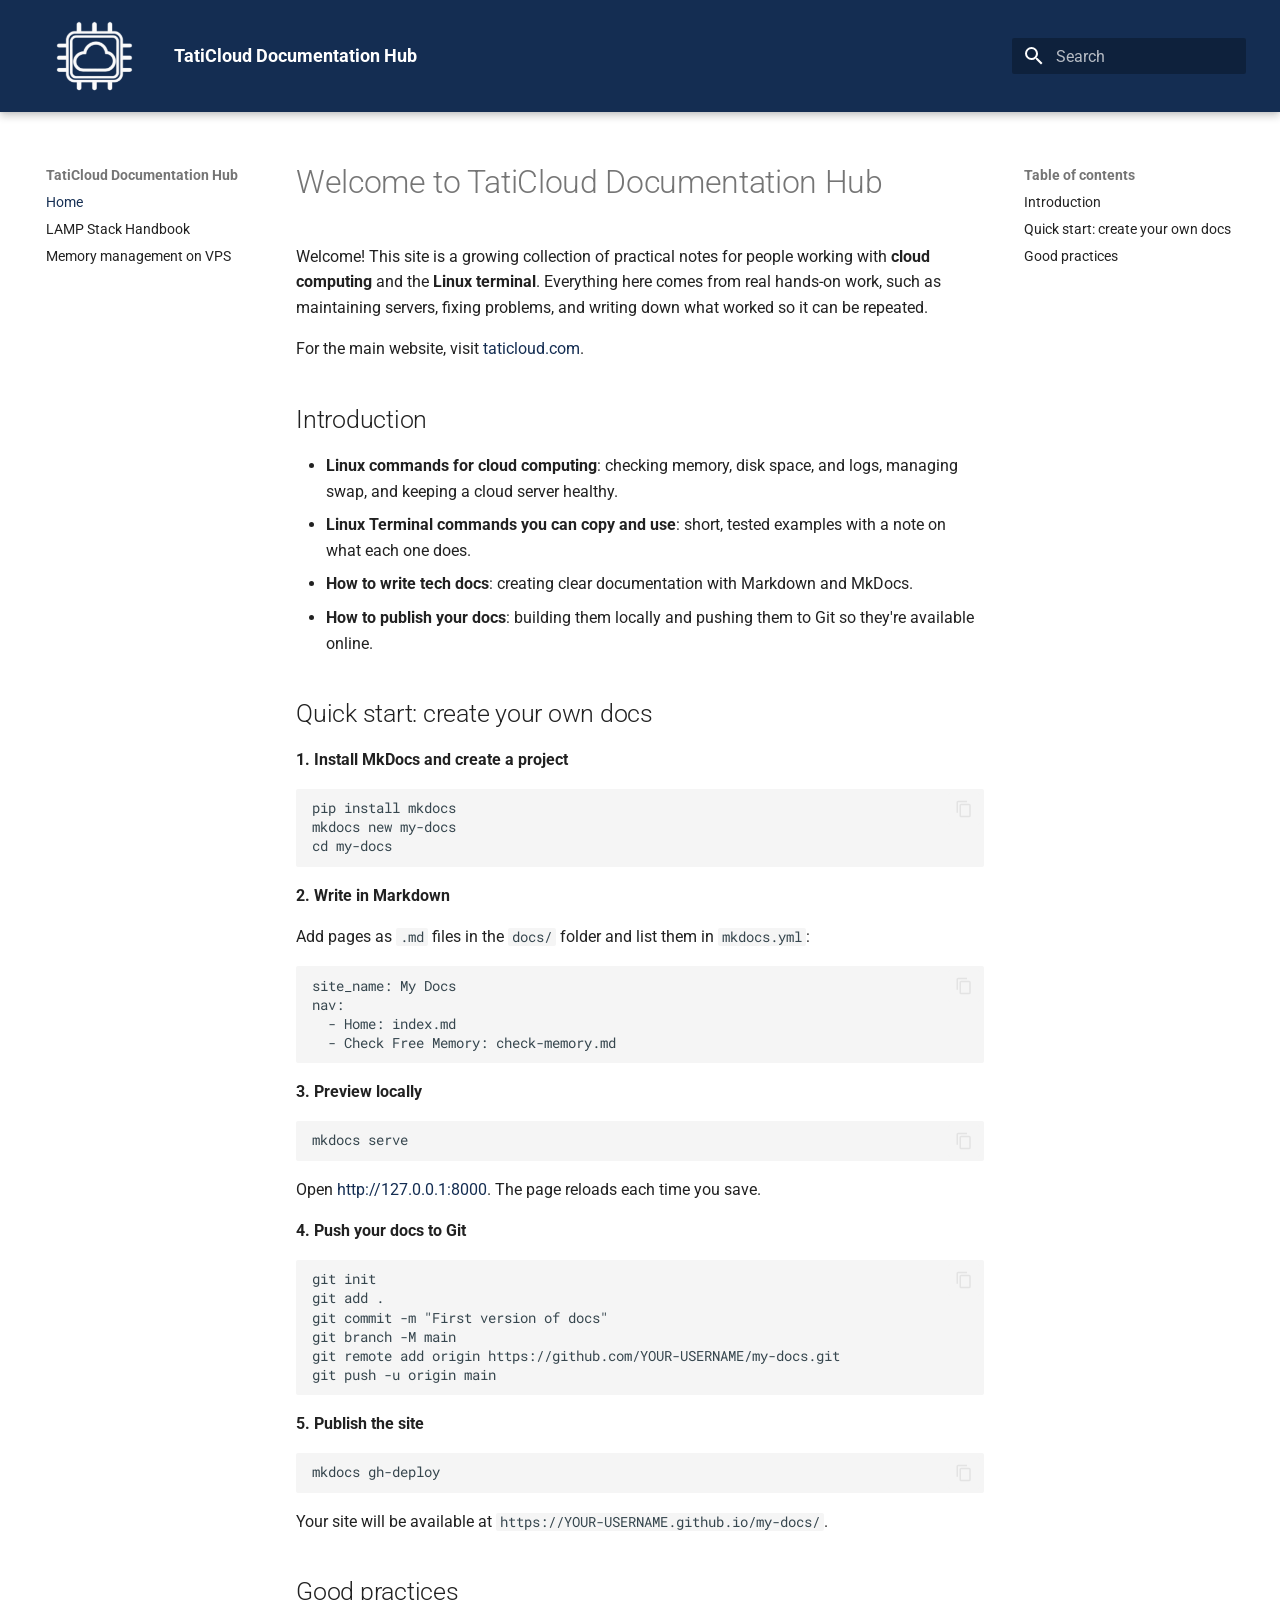
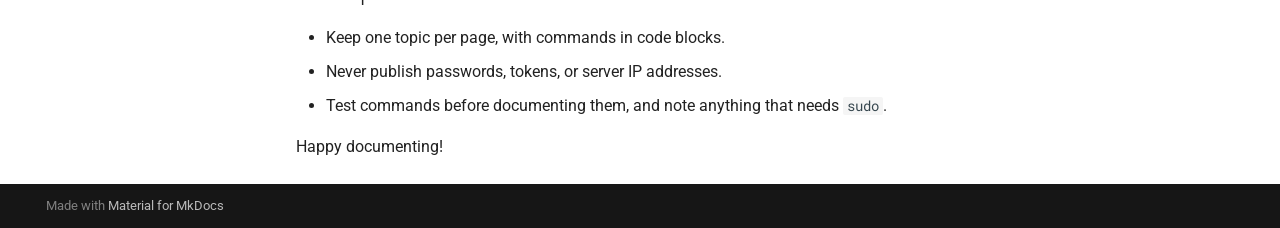
==== commit 32b9822c: "Deployed 7988e12 with MkDocs version: 1.6.1" ====
--- a/index.html
+++ b/index.html
@@ -8,11 +8,11 @@
       
       
       
-        <link rel="canonical" href="https://TatiCloud.github.io/linux-memory-commands/">
-      
-      
-      
-        <link rel="next" href="lamp-stack/">
+        <link rel="canonical" href="https://TatiCloud.github.io/linux-handbook/">
+      
+      
+      
+        <link rel="next" href="lamp-commands/">
       
       
         
@@ -311,14 +311,41 @@
   
   
     <li class="md-nav__item">
-      <a href="lamp-stack/" class="md-nav__link">
+      <a href="lamp-commands/" class="md-nav__link">
         
   
   
   <span class="md-ellipsis">
     
   
-    LAMP Stack
+    LAMP Stack Handbook
+  
+
+    
+  </span>
+  
+  
+
+      </a>
+    </li>
+  
+
+    
+      
+      
+  
+  
+  
+  
+    <li class="md-nav__item">
+      <a href="memory-mng/" class="md-nav__link">
+        
+  
+  
+  <span class="md-ellipsis">
+    
+  
+    Memory management on VPS
   
 
     
